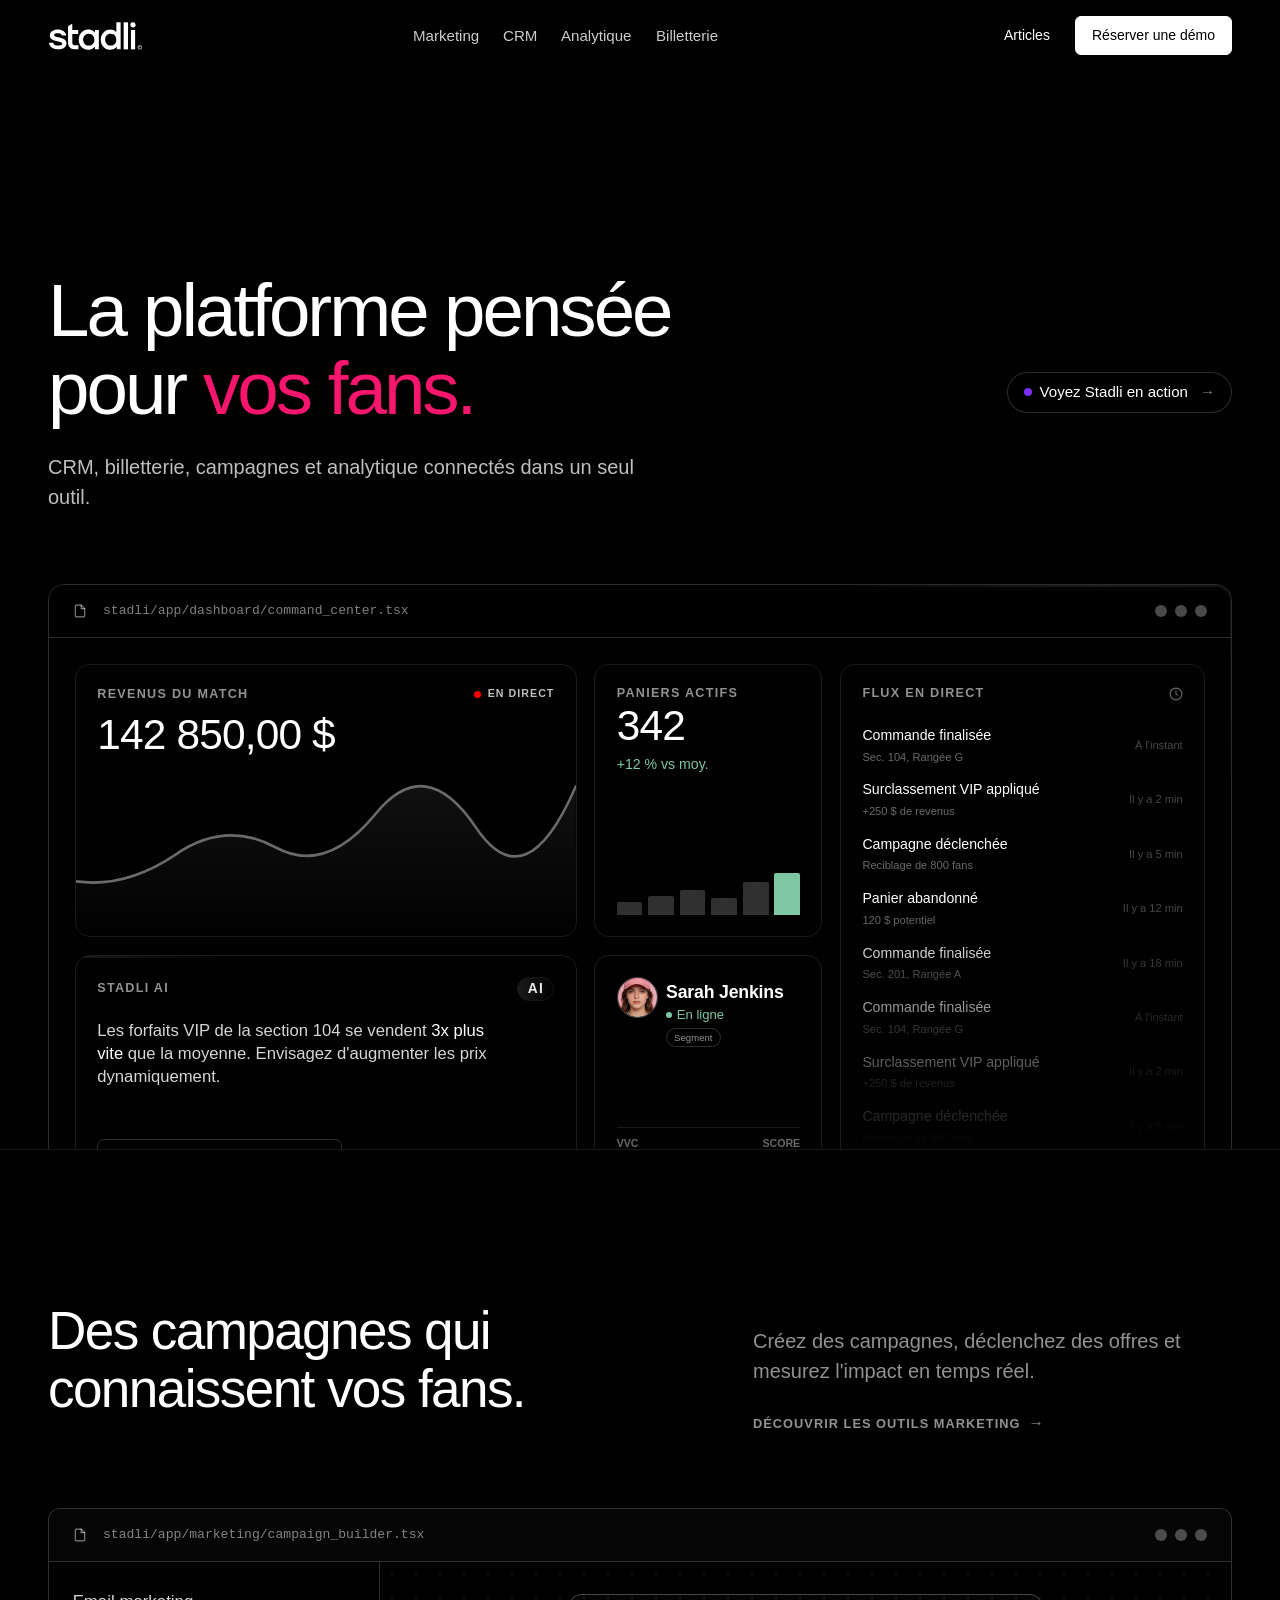
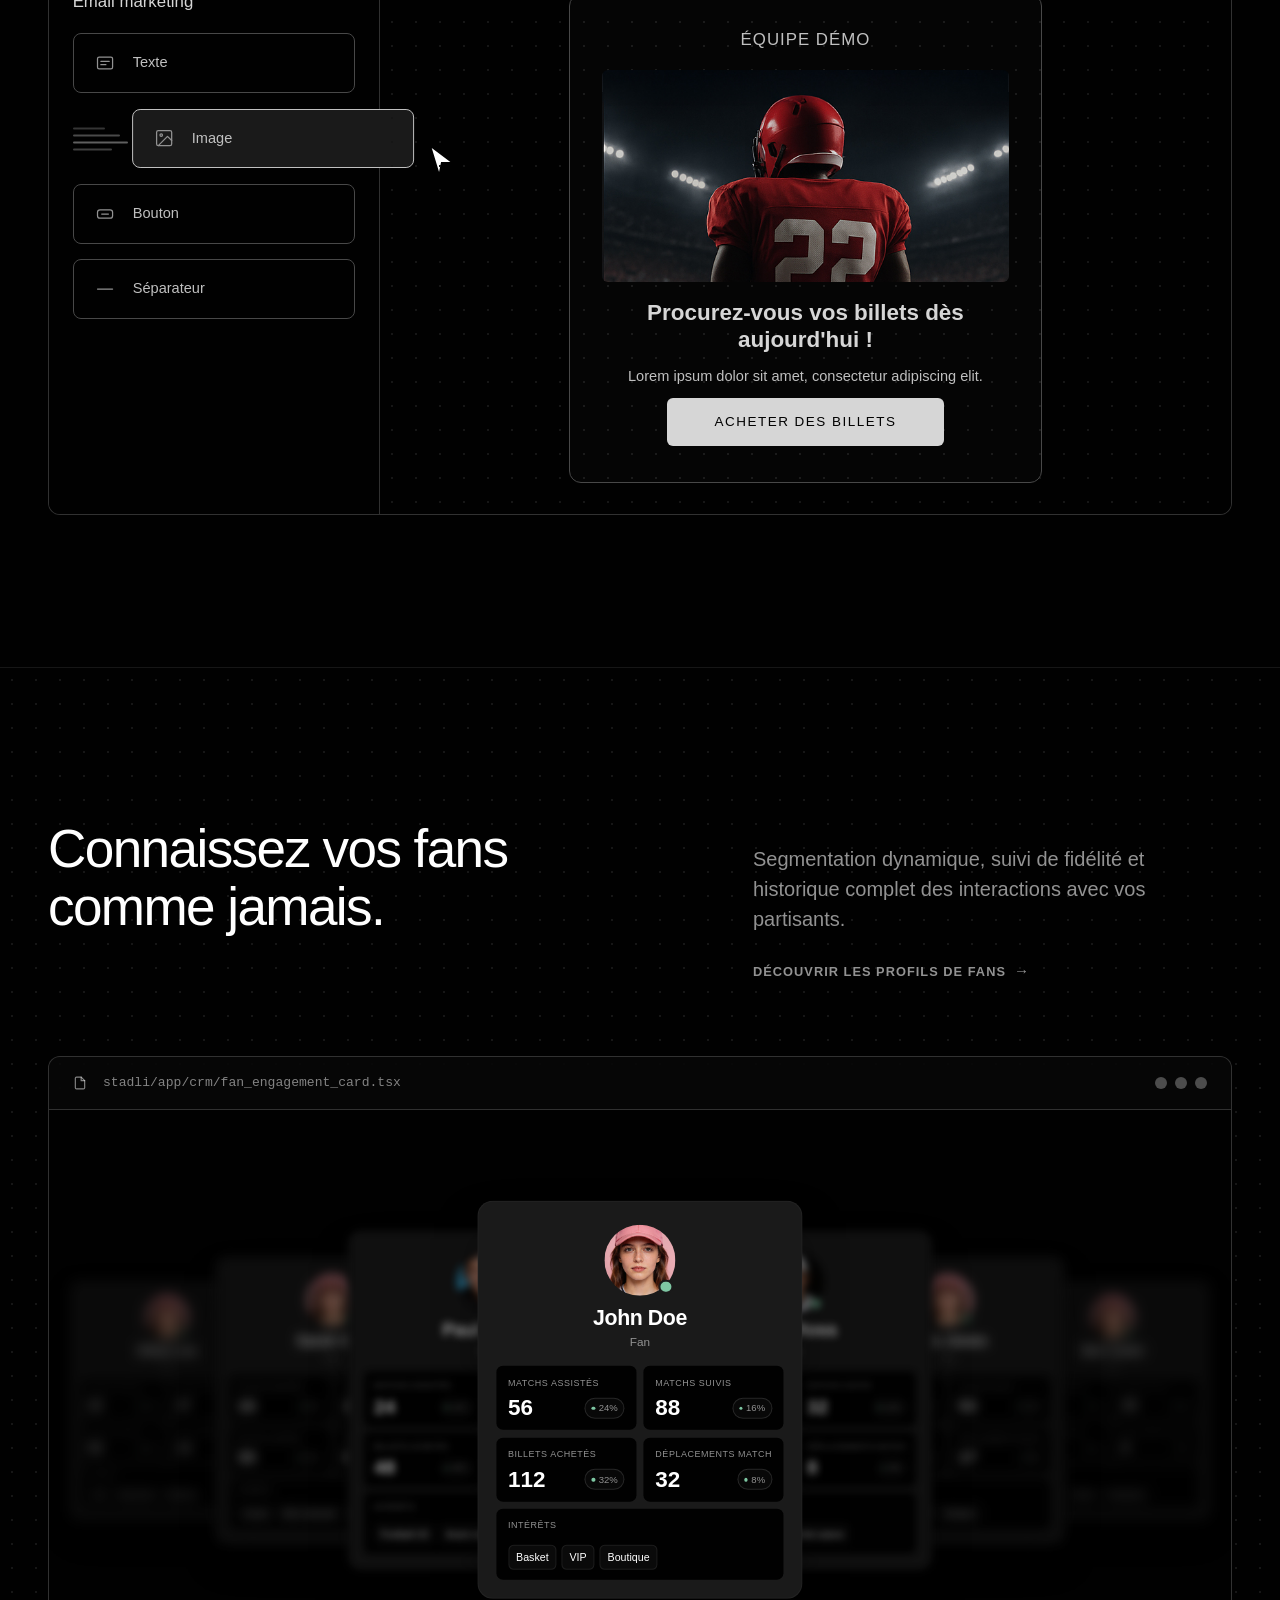
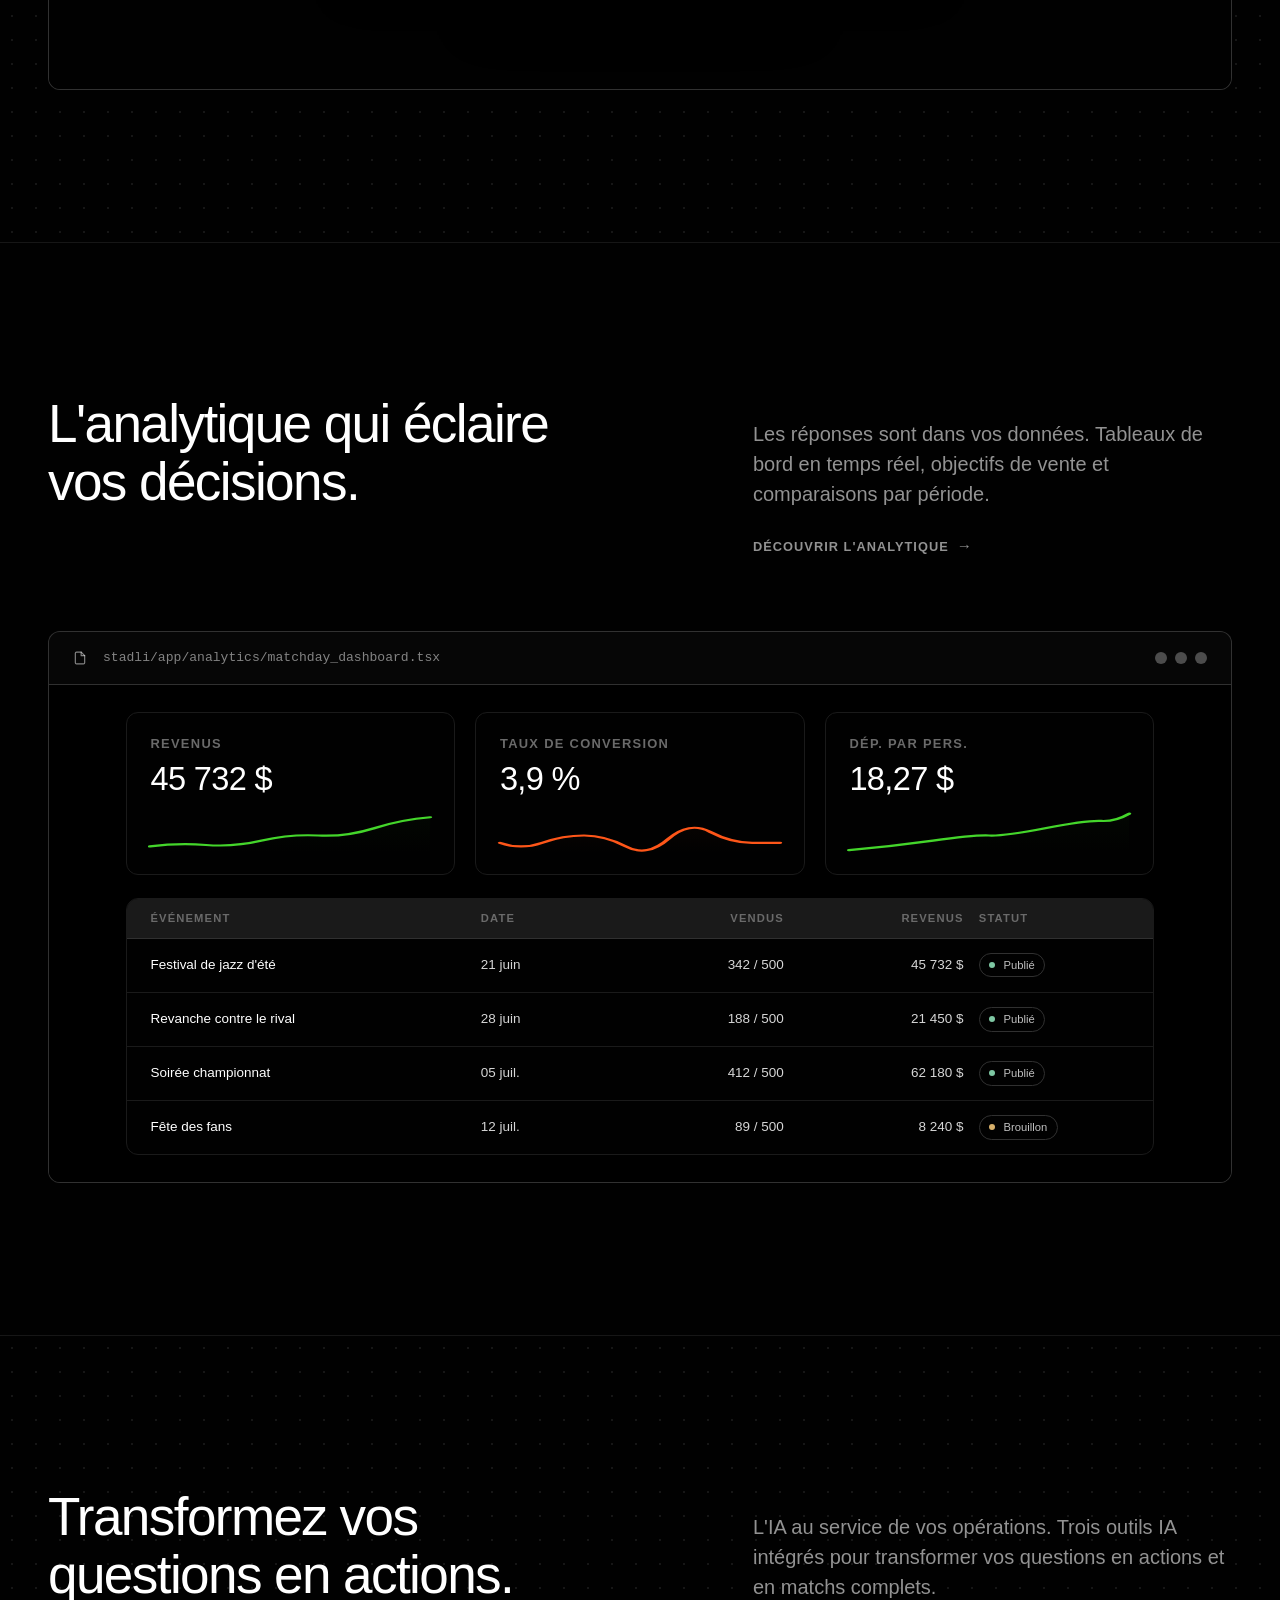
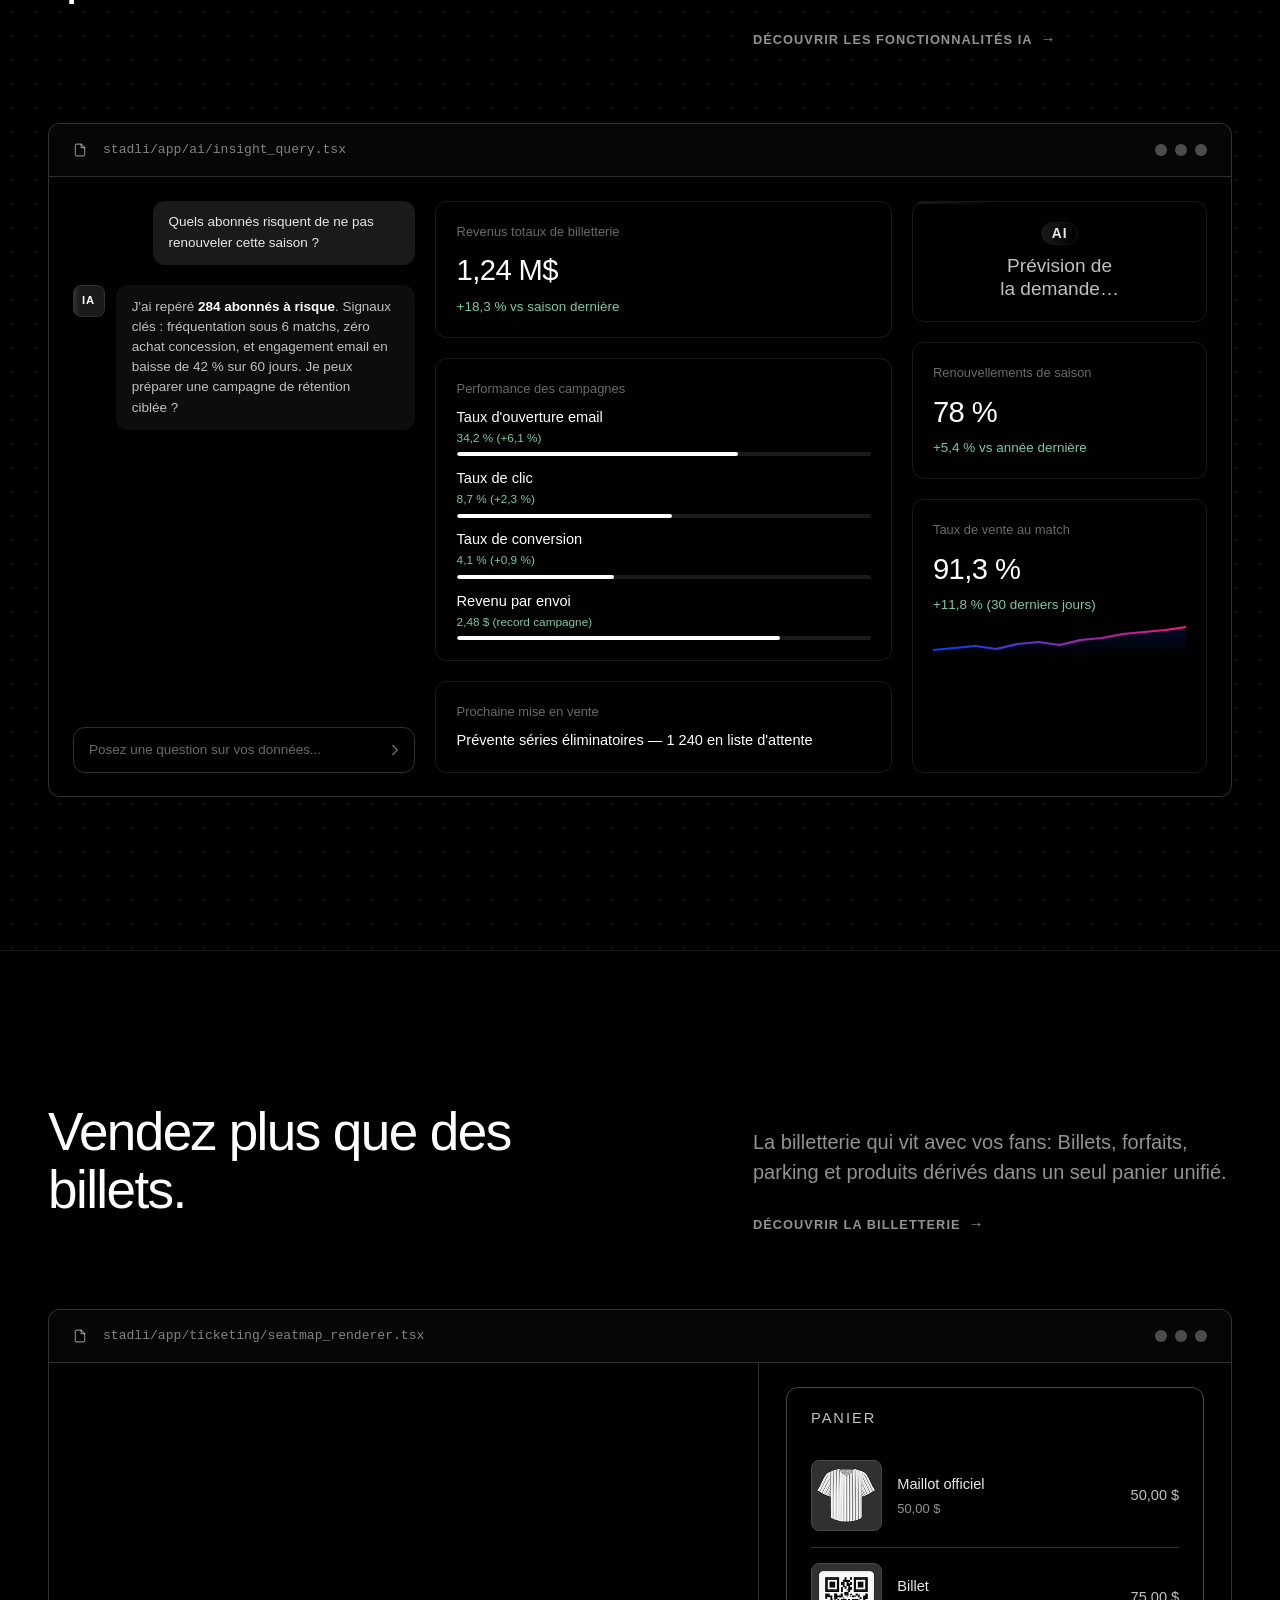
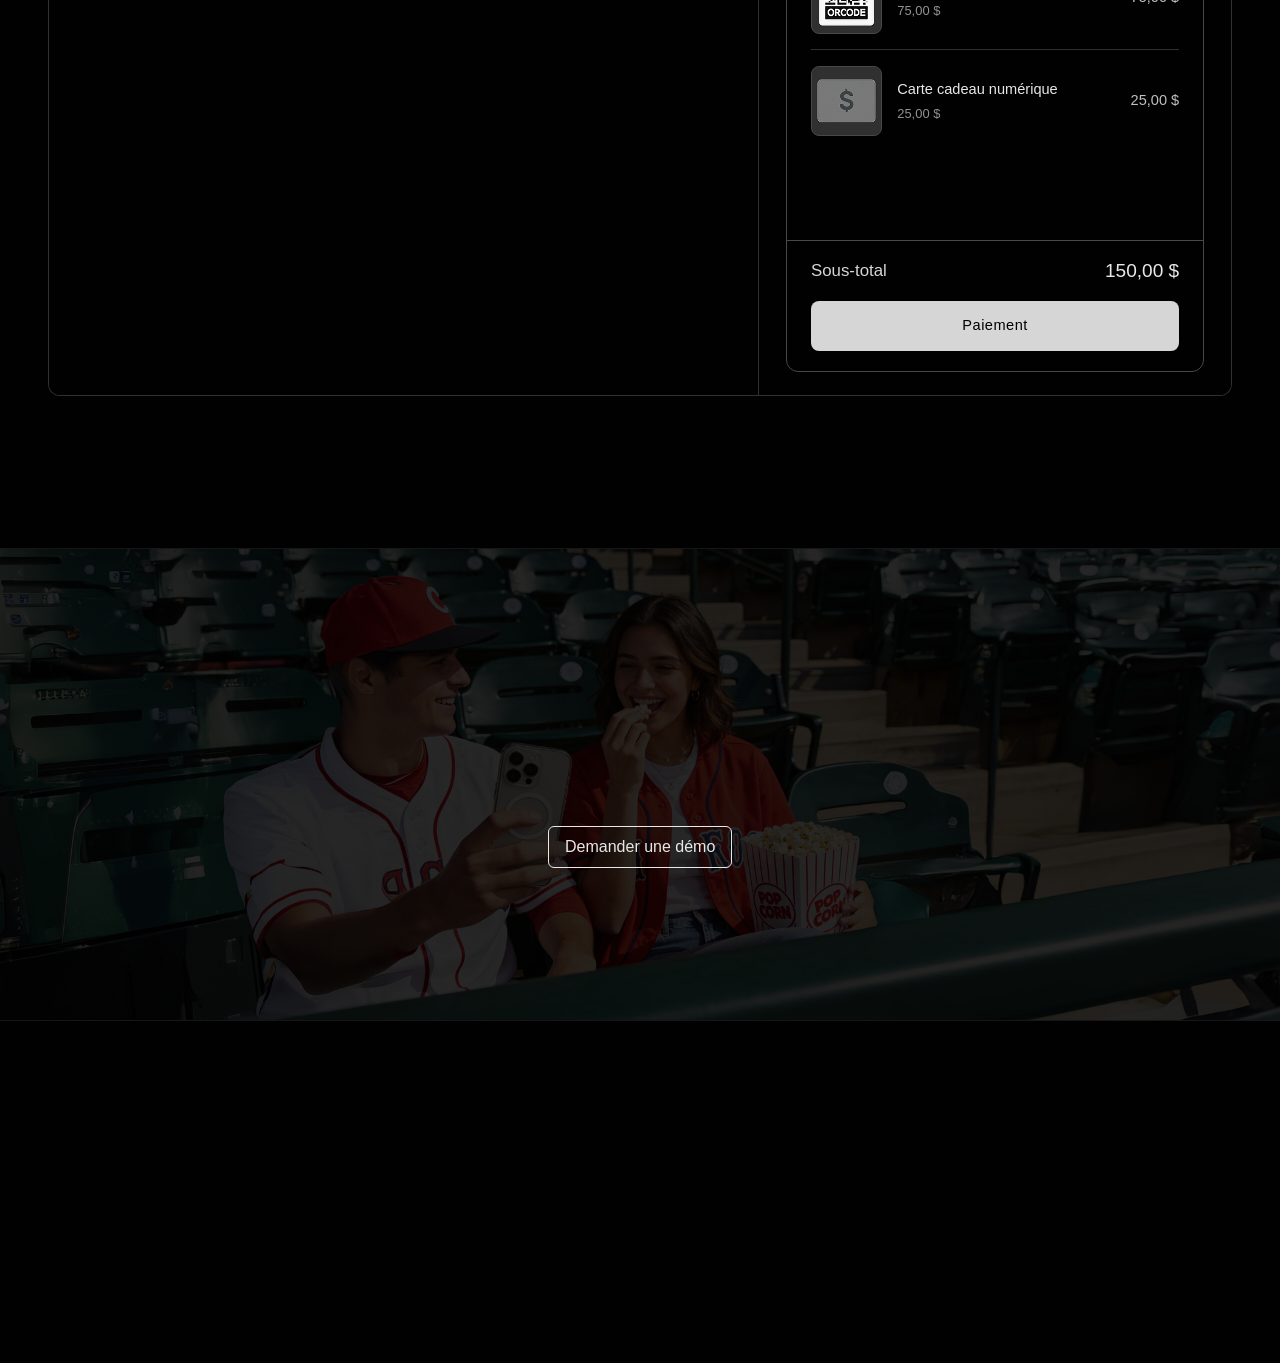
==== index.html @ 9b4dc85b "Shrink hero bento clamps 10% so text stops clipping" ====
<!DOCTYPE html>
<html lang="fr" data-bs-theme="dark">
<head>
  <meta charset="UTF-8">
  <meta name="viewport" content="width=device-width, initial-scale=1.0">
  <title>Stadli | Intelligence événementielle</title>
  <meta property="og:title" content="Stadli | Intelligence événementielle">
  <meta property="og:image" content="https://stadlilandingpage.pages.dev/metaimg.jpg">
  <meta name="twitter:card" content="summary_large_image">
  <meta name="twitter:image" content="https://stadlilandingpage.pages.dev/metaimg.jpg">
  <link href="https://cdn.jsdelivr.net/npm/bootstrap@5.3.3/dist/css/bootstrap.min.css" rel="stylesheet">
  <style>
    /* * Stadli Design System - CSS Overrides 
     * Mapped from SCSS tokens & philosophy rules.
     */
    
    :root {
      /* Typography System */
      --bs-font-sans-serif: "Helvetica Neue", "Helvetica Now", "Inter", -apple-system, BlinkMacSystemFont, "Segoe UI", Roboto, sans-serif;
      --bs-body-font-family: var(--bs-font-sans-serif);
      
      /* Neutrals */
      --stadli-black: #000000;
      --stadli-white: #ffffff;
      --stadli-gray-100: #e8e8e8;
      --stadli-gray-200: #d6d6d6;
      --stadli-gray-300: #c0c0c0;
      --stadli-gray-400: #929292;
      --stadli-gray-500: #6a6a6a;
      --stadli-gray-600: #484848;
      --stadli-gray-700: #303030;
      --stadli-gray-800: #1a1a1a;
      --stadli-gray-900: #010101;

      /* UI Semantics (Muted) + RGB mappings to override BS5 internal utilities */
      --bs-primary: #010101;
      --bs-primary-rgb: 1, 1, 1;
      --bs-secondary: #6a6a6a;
      --bs-secondary-rgb: 106, 106, 106;
      --bs-success: #3f7f5f;
      --bs-success-rgb: 63, 127, 95;
      --bs-warning: #a0712c;
      --bs-warning-rgb: 160, 113, 44;
      --bs-danger: #954947;
      --bs-danger-rgb: 149, 73, 71;
      --bs-info: #3b6f8d;
      --bs-info-rgb: 59, 111, 141;

      /* Base Theme (Light) */
      --bs-body-bg: #e8e8e8;
      --bs-body-bg-rgb: 232, 232, 232;
      --bs-body-color: #010101;
      --bs-body-color-rgb: 1, 1, 1;
      --bs-secondary-color: #303030;
      --bs-tertiary-color: #484848;
      --bs-emphasis-color: #010101;
      --bs-emphasis-color-rgb: 1, 1, 1;
      --bs-border-color: #d6d6d6;
      --bs-tertiary-bg: #ffffff;
      --bs-tertiary-bg-rgb: 255, 255, 255;
      --bs-secondary-bg: #d6d6d6;
      --bs-secondary-bg-rgb: 214, 214, 214;

      /* Link Overrides */
      --bs-link-color: var(--bs-body-color);
      --bs-link-hover-color: var(--bs-secondary-color);
      --bs-link-decoration: none;

      /* Custom Token for Primary Button Text */
      --stadli-btn-primary-color: #ffffff;

      /* Spectrum Palette — data viz, narrative tags, and marketing surfaces only.
         Never on admin chrome, buttons, form controls, icons, or hover states. */
      --spec-red:     #fe0000;
      --spec-orange:  #fe5619;
      --spec-lime:    #ecfc3b;
      --spec-green:   #44d62b;
      --spec-teal:    #00d4a8;
      --spec-cyan:    #00b0d8;
      --spec-blue:    #0140f0;
      --spec-violet:  #7b2ff7;
      --spec-magenta: #d633ff;
      --spec-rose:    #f6166e;
      --spec-silver:  #eeeeee;
    }

    /* Dark Mode Overrides */
    [data-bs-theme="dark"] {
      --bs-primary: #ffffff;
      --bs-primary-rgb: 255, 255, 255;
      --bs-secondary: #929292;
      --bs-secondary-rgb: 146, 146, 146;
      --bs-success: #7ec7a3;
      --bs-success-rgb: 126, 199, 163;
      --bs-warning: #d7b06b;
      --bs-warning-rgb: 215, 176, 107;
      --bs-danger: #d28b86;
      --bs-danger-rgb: 210, 139, 134;
      --bs-info: #7cb0ce;
      --bs-info-rgb: 124, 176, 206;

      --bs-body-bg: #010101;
      --bs-body-bg-rgb: 1, 1, 1;
      --bs-body-color: #e8e8e8;
      --bs-body-color-rgb: 232, 232, 232;
      --bs-secondary-color: #929292;
      --bs-tertiary-color: #6a6a6a;
      --bs-emphasis-color: #ffffff;
      --bs-emphasis-color-rgb: 255, 255, 255;
      --bs-border-color: #161616;
      --bs-tertiary-bg: #080808;
      --bs-tertiary-bg-rgb: 8, 8, 8;
      --bs-secondary-bg: #1a1a1a;
      --bs-secondary-bg-rgb: 26, 26, 26;

      --stadli-btn-primary-color: #000000;
    }

    body {
      background-color: var(--bs-body-bg);
      color: var(--bs-body-color);
      -webkit-font-smoothing: antialiased;
      font-size: 1.078rem; /* Increased base font size by 15% */
      overflow-x: hidden;
    }

    /* Global link transitions */
    a {
      transition: color 0.15s ease, background-color 0.15s ease, border-color 0.15s ease, opacity 0.15s ease;
    }

    /* Typography Overrides */
    h1, .h1 { font-size: clamp(2.875rem, 5.75vw, 5.75rem); font-weight: 500; line-height: 1.05; letter-spacing: -0.03em; }
    h2, .h2 { font-size: clamp(2.01rem, 4.02vw, 3.16rem); font-weight: 500; line-height: 1.1; letter-spacing: -0.02em; }
    h3, .h3 { font-size: 1.32rem; font-weight: 600; letter-spacing: -0.01em; }
    
    .text-label {
      display: block;
      font-size: 0.8rem;
      text-transform: uppercase;
      letter-spacing: 0.08em;
      font-weight: 700;
    }

    /* Metric Emphasis (Oversized, tabular nums) */
    .metric-hero {
      font-size: clamp(4.025rem, 8.05vw, 7.475rem);
      font-weight: 500;
      line-height: 1;
      letter-spacing: -0.04em;
      font-variant-numeric: tabular-nums;
    }

    /* Rotating Hero Word */
    .rotating-word {
      display: inline-block;
      color: var(--rotating-color, var(--spec-violet));
      transition: opacity 750ms cubic-bezier(0.2, 0.8, 0.2, 1),
                  transform 750ms cubic-bezier(0.2, 0.8, 0.2, 1),
                  filter 750ms cubic-bezier(0.2, 0.8, 0.2, 1);
      will-change: opacity, transform, filter;
    }
    /* Subtle white shimmer for the intro word — mirrors AI component motif */
    .rotating-word.shimmer-text {
      background: linear-gradient(
        90deg,
        rgba(255, 255, 255, 1) 0%,
        rgba(255, 255, 255, 0.55) 45%,
        rgba(255, 255, 255, 1) 50%,
        rgba(255, 255, 255, 0.55) 55%,
        rgba(255, 255, 255, 1) 100%
      );
      background-size: 200% 100%;
      -webkit-background-clip: text;
      background-clip: text;
      -webkit-text-fill-color: transparent;
      color: transparent;
      animation: text-shimmer 3s ease-in-out infinite;
    }
    @keyframes text-shimmer {
      0%   { background-position: 100% 0; }
      100% { background-position: -100% 0; }
    }
    @media (prefers-reduced-motion: reduce) {
      .rotating-word.shimmer-text { animation: none; }
    }
    /* Outgoing: fade up + blur out */
    .rotating-word.is-exiting {
      opacity: 0;
      transform: translateY(-0.45em);
      filter: blur(12px);
    }
    /* Incoming start state: below, blurred, invisible — no transition so it
       snaps into place before being removed to reveal with animation. */
    .rotating-word.is-entering {
      opacity: 0;
      transform: translateY(0.45em);
      filter: blur(12px);
      transition: none;
    }
    @media (prefers-reduced-motion: reduce) {
      .rotating-word,
      .rotating-word.is-entering {
        transition: none;
      }
      .rotating-word.is-exiting {
        opacity: 0;
        transform: none;
        filter: none;
      }
    }

    /* Section Spacing Overrides */
    section[id] {
      padding-top: 6rem !important;
      padding-bottom: 6rem !important;
    }
    @media (min-width: 992px) {
      section[id] {
        padding-top: 9.5rem !important;
        padding-bottom: 9.5rem !important;
      }
    }

    /* Components - Buttons (Monochrome strictly enforced via component variables) */
    .btn {
      --bs-btn-focus-box-shadow: 0 0 0 0.2rem rgba(var(--bs-emphasis-color-rgb), 0.12);
      font-weight: 500;
      border-radius: 0.375rem;
      padding: 0.5rem 1rem;
      transition: color 0.15s ease, background-color 0.15s ease, border-color 0.15s ease;
    }
    .btn-primary {
      --bs-btn-color: var(--stadli-btn-primary-color);
      --bs-btn-bg: var(--bs-primary);
      --bs-btn-border-color: var(--bs-primary);
      --bs-btn-hover-color: var(--stadli-btn-primary-color);
      --bs-btn-hover-bg: var(--bs-primary);
      --bs-btn-hover-border-color: var(--bs-primary);
      --bs-btn-active-color: var(--stadli-btn-primary-color);
      --bs-btn-active-bg: var(--bs-primary);
      --bs-btn-active-border-color: var(--bs-primary);
    }
    /* Default border-secondary to 0.3 opacity across the whole site */
    .border-secondary {
      --bs-border-opacity: 0.3;
    }
    .btn-outline-secondary {
      --bs-btn-color: var(--bs-body-color);
      --bs-btn-bg: transparent;
      --bs-btn-border-color: var(--bs-border-color);
      --bs-btn-hover-color: var(--bs-body-color);
      --bs-btn-hover-bg: var(--bs-secondary-bg);
      --bs-btn-hover-border-color: var(--bs-border-color);
      --bs-btn-active-color: var(--bs-body-color);
      --bs-btn-active-bg: var(--bs-secondary-bg);
      --bs-btn-active-border-color: var(--bs-border-color);
    }
    .btn-ghost {
      --bs-btn-color: var(--bs-body-color);
      --bs-btn-bg: transparent;
      --bs-btn-border-color: transparent;
      --bs-btn-hover-color: var(--bs-body-color);
      --bs-btn-hover-bg: var(--bs-secondary-bg);
      --bs-btn-hover-border-color: transparent;
      --bs-btn-active-color: var(--bs-body-color);
      --bs-btn-active-bg: var(--bs-secondary-bg);
      --bs-btn-active-border-color: transparent;
    }

    /* Components - Cards (Flat, no shadows) */
    .card {
      --bs-card-bg: var(--bs-tertiary-bg);
      --bs-card-border-color: var(--bs-border-color);
      --bs-card-border-radius: 0.5rem;
      --bs-card-box-shadow: none;
      transition: transform 0.15s ease, background-color 0.15s ease, border-color 0.15s ease;
    }
    .card-hover {
      transition: transform 0.15s ease, background-color 0.15s ease, border-color 0.15s ease;
    }
    .card-hover:hover {
      transform: translateY(-2px);
    }
    
    /* Rounded Overrides */
    .rounded-4 { border-radius: 0.75rem !important; }
    
    /* Patterns & Motifs */
    .bg-dot-grid {
      background-image: radial-gradient(var(--bs-border-color) 1px, transparent 1px);
      background-size: 24px 24px;
    }
    .slash-pattern {
      background: repeating-linear-gradient(
        45deg,
        transparent,
        transparent 10px,
        rgba(0,0,0,0.03) 10px,
        rgba(0,0,0,0.03) 12px
      );
    }

    /* AI Badge Pattern */
    .badge-ai {
      position: relative;
      display: inline-flex;
      align-items: center;
      padding: 0.25rem 0.6rem;
      font-size: 0.86rem;
      font-weight: 700;
      color: var(--bs-body-color);
      background: transparent;
      border: 1px solid var(--bs-border-color);
      border-radius: 50rem;
      overflow: hidden;
      letter-spacing: 0.08em;
      text-transform: uppercase;
      line-height: 1;
    }
    .badge-ai::before {
      content: "";
      position: absolute;
      top: 0; left: -100%; width: 200%; height: 100%;
      background: linear-gradient(90deg, transparent, rgba(var(--bs-emphasis-color-rgb), 0.1), transparent);
      animation: badge-shimmer 2.4s ease-in-out infinite;
    }
    @keyframes badge-shimmer {
      0% { transform: translateX(-50%); }
      100% { transform: translateX(100%); }
    }

    /* AI Builder Zone Motif — subtle shimmer border */
    .ai-builder-zone {
      position: relative;
      border: 1px solid var(--bs-border-color);
      border-radius: 0.75rem;
      background-color: var(--bs-body-bg);
      overflow: hidden;
    }
    .ai-builder-zone::before {
      content: "";
      position: absolute;
      top: 0; left: -100%; width: 200%; height: 2px;
      background: linear-gradient(
        90deg,
        transparent 0%,
        transparent 35%,
        rgba(var(--bs-emphasis-color-rgb), 0.1) 50%,
        transparent 65%,
        transparent 100%
      );
      animation: ai-zone-shimmer 3s ease-in-out infinite;
      pointer-events: none;
    }
    @keyframes ai-zone-shimmer {
      0%   { transform: translateX(-50%); opacity: 0; }
      25%  { opacity: 1; }
      75%  { opacity: 1; }
      100% { transform: translateX(50%); opacity: 0; }
    }

    /* Spectrum Classes for Marketing ONLY */
    .bg-spec-lime { background-color: var(--spec-lime); color: var(--stadli-black); border-color: var(--spec-lime); }
    .bg-spec-blue { background-color: var(--spec-blue); color: var(--stadli-white); border-color: var(--spec-blue); }
    
    /* Utilities */
    .container-fluid {
      max-width: 1280px;
      margin-left: auto;
      margin-right: auto;
    }
    
    .min-vh-80 { min-height: 80vh; }
    
    .backdrop-blur-md {
      backdrop-filter: blur(12px);
      -webkit-backdrop-filter: blur(12px);
    }

    .tooltip-pill { --bs-tooltip-opacity: 1; }
    .tooltip-pill .tooltip-inner {
      display: inline-flex;
      align-items: center;
      gap: 0.5rem;
      padding: 0.5rem 0.875rem;
      border-radius: 9999px;
      background-color: rgba(0, 0, 0, 0.5);
      border: 1px solid rgba(var(--bs-secondary-rgb), 0.25);
      backdrop-filter: blur(12px);
      -webkit-backdrop-filter: blur(12px);
      color: #fff;
      font-weight: 500;
      max-width: none;
    }
    .tooltip-pill .tooltip-arrow { display: none !important; }
    .tooltip-pill-dot {
      width: 8px;
      height: 8px;
      border-radius: 9999px;
      background-color: var(--spec-violet);
      display: inline-block;
    }
    
    .bg-glass {
      background-color: rgba(var(--bs-tertiary-bg-rgb), 0.6) !important;
    }

    .bg-glass-transparent {
      background-color: rgba(255, 255, 255, 0.05) !important;
      border-color: rgba(255, 255, 255, 0.15) !important;
    }

    /* Navbar Transitions */
    #navbar {
      transition: background-color 0.3s ease, backdrop-filter 0.3s ease, border-color 0.3s ease;
    }
    .navbar-transparent {
      background-color: transparent !important;
      border-color: transparent !important;
      backdrop-filter: none !important;
      -webkit-backdrop-filter: none !important;
    }
    .navbar-scrolled {
      background-color: rgba(var(--bs-body-bg-rgb), 0.75) !important;
      backdrop-filter: blur(12px);
      -webkit-backdrop-filter: blur(12px);
      border-bottom: 1px solid var(--bs-border-color) !important;
    }

    /* Navbar Contextual Colors */
    .navbar-brand-logo {
      color: var(--bs-emphasis-color);
      transition: color 0.3s ease;
    }
    .navbar-link {
      color: var(--bs-secondary-color);
      transition: color 0.3s ease;
    }
    .navbar-link:hover {
      color: var(--bs-emphasis-color);
    }
    .navbar-transparent .navbar-brand-logo {
      color: #ffffff !important;
    }
    .navbar-transparent .navbar-link {
      color: rgba(255, 255, 255, 0.8) !important;
    }
    .navbar-transparent .navbar-link:hover {
      color: #ffffff !important;
    }
    .navbar-transparent .navbar-ghost-btn {
      --bs-btn-color: #ffffff;
      --bs-btn-hover-color: #ffffff;
      --bs-btn-hover-bg: rgba(255, 255, 255, 0.15);
    }

    /* Scroll Reveal Animations */
    .reveal {
      opacity: 0;
      filter: blur(15px);
      transform: translateY(30px);
      transition: opacity 0.8s ease-out, filter 0.8s ease-out, transform 0.8s cubic-bezier(0.16, 1, 0.3, 1);
      will-change: opacity, filter, transform;
    }
    .reveal-slow {
      opacity: 0;
      filter: blur(20px);
      transition: opacity 2.5s ease-out, filter 2.5s ease-out;
      will-change: opacity, filter;
    }
    .reveal.active, .reveal-slow.active {
      opacity: 1;
      filter: blur(0);
      transform: translateY(0);
    }
    .delay-100 { transition-delay: 100ms; }
    .delay-200 { transition-delay: 200ms; }
    .delay-300 { transition-delay: 300ms; }
    .delay-400 { transition-delay: 400ms; }
    .delay-500 { transition-delay: 500ms; }
    .delay-600 { transition-delay: 600ms; }

    /* Per-word stagger for the hero headline. The h1 keeps `.reveal` so the
       IntersectionObserver still toggles `.active`, but `.reveal-passthrough`
       suppresses the container's own fade/blur/slide so only the child
       .hero-word spans animate. */
    .reveal.reveal-passthrough {
      opacity: 1;
      filter: none;
      transform: none;
      transition: none;
    }
    .hero-word {
      display: inline-block;
      opacity: 0;
      filter: blur(15px);
      transform: translateY(30px);
      transition: opacity 0.8s ease-out,
                  filter 0.8s ease-out,
                  transform 0.8s cubic-bezier(0.16, 1, 0.3, 1);
      will-change: opacity, filter, transform;
    }
    .reveal.active .hero-word {
      opacity: 1;
      filter: blur(0);
      transform: translateY(0);
    }
    .reveal.active .hero-word:nth-child(1) { transition-delay: 0ms; }
    .reveal.active .hero-word:nth-child(2) { transition-delay: 120ms; }
    .reveal.active .hero-word:nth-child(3) { transition-delay: 240ms; }
    .reveal.active .hero-word:nth-child(4) { transition-delay: 360ms; }
    .reveal.active .hero-word:nth-child(5) { transition-delay: 480ms; }
    .reveal.active .hero-word:nth-child(6) { transition-delay: 600ms; }
    @media (prefers-reduced-motion: reduce) {
      .hero-word {
        transition: none !important;
        opacity: 1 !important;
        filter: blur(0) !important;
        transform: none !important;
      }
    }

    @media (prefers-reduced-motion: reduce) {
      .reveal, .reveal-slow {
        transition: none !important;
        opacity: 1 !important;
        filter: blur(0) !important;
        transform: translateY(0) !important;
      }
    }

    /* Mockup interior stagger — children of .mockup-stagger fade in
       sequentially once their nearest .reveal ancestor becomes active.
       Base delay sits past the headline/text delays so the mockup
       "fills in" after the section copy. Opacity-only transition keeps
       this safe alongside elements that already use transform/filter
       (e.g. the fan-card stack, ana-vignette overlay). */
    .mockup-stagger {
      --stagger-base: 350ms;
      --stagger-step: 110ms;
    }
    /* !important on opacity + transition is needed because some mockup
       children set opacity explicitly (e.g. .mfc-ghost-card) or use a
       `transition: all` shorthand (e.g. .mfc-card) with a snappy curve
       that would otherwise win and make the fade feel abrupt. */
    .mockup-stagger > * {
      opacity: 0 !important;
      transition: opacity 0.8s ease-out !important;
      will-change: opacity;
    }
    .reveal.active .mockup-stagger > *,
    .reveal-slow.active .mockup-stagger > * {
      opacity: 1 !important;
    }
    .mockup-stagger > *:nth-child(1)  { transition-delay: calc(var(--stagger-base) + var(--stagger-step) * 0) !important; }
    .mockup-stagger > *:nth-child(2)  { transition-delay: calc(var(--stagger-base) + var(--stagger-step) * 1) !important; }
    .mockup-stagger > *:nth-child(3)  { transition-delay: calc(var(--stagger-base) + var(--stagger-step) * 2) !important; }
    .mockup-stagger > *:nth-child(4)  { transition-delay: calc(var(--stagger-base) + var(--stagger-step) * 3) !important; }
    .mockup-stagger > *:nth-child(5)  { transition-delay: calc(var(--stagger-base) + var(--stagger-step) * 4) !important; }
    .mockup-stagger > *:nth-child(6)  { transition-delay: calc(var(--stagger-base) + var(--stagger-step) * 5) !important; }
    .mockup-stagger > *:nth-child(7)  { transition-delay: calc(var(--stagger-base) + var(--stagger-step) * 6) !important; }
    .mockup-stagger > *:nth-child(8)  { transition-delay: calc(var(--stagger-base) + var(--stagger-step) * 7) !important; }
    .mockup-stagger > *:nth-child(n+9){ transition-delay: calc(var(--stagger-base) + var(--stagger-step) * 8) !important; }

    @media (prefers-reduced-motion: reduce) {
      .mockup-stagger > * {
        transition: none !important;
        opacity: 1 !important;
      }
    }

    /* ============================================
       MOCKUP FRAMES — Fluid UI previews
       Registered as an inline-size container so inner
       mockups can use cqi units to scale proportionally.
       Each mockup sizes to its own content; the hero
       keeps aspect-ratio: 2/1 for its absolute children.
       ============================================ */
    .mockup-frame {
      container-type: inline-size;
      width: 100%;
      position: relative;
      overflow: hidden;
    }
    .mockup-frame > .mockup-content {
      width: 100%;
      font-family: var(--bs-font-sans-serif);
      color: var(--stadli-gray-100);
    }

    /* ── Hero Mockup — Bento Command Center ── */
    .mockup-bento {
      width: 100%;
      aspect-ratio: 18 / 9;
      max-height: 720px;
      background-color: var(--bs-body-bg);
      padding: 2.2cqi;
      display: grid;
      grid-template-columns: 2.2fr 1fr 1.6fr;
      grid-template-rows: 1.1fr 1fr;
      gap: 1.5cqi;
    }
    /* Bento stacks on narrow containers — handled in the unified
       container-query block near the end of this stylesheet. */

    .bento-card {
      background-color: var(--stadli-gray-900);
      border: 1px solid var(--stadli-gray-800);
      border-radius: 1.25cqi;
      padding: 1.8cqi;
      display: flex;
      flex-direction: column;
      position: relative;
      overflow: hidden;
    }

    .bento-card-header {
      display: flex;
      justify-content: space-between;
      align-items: center;
      margin-bottom: 1cqi;
      z-index: 2;
    }

    .bento-title {
      font-size: clamp(6.84px, 1.06875cqi, 22.23px);
      color: var(--stadli-gray-400);
      text-transform: uppercase;
      letter-spacing: 0.1em;
      font-weight: 700;
      margin: 0;
    }

    .bento-value {
      font-size: clamp(15.39px, 3.591cqi, 68.4px);
      color: var(--stadli-white);
      font-weight: 500;
      font-variant-numeric: tabular-nums;
      line-height: 1;
      letter-spacing: -0.02em;
      z-index: 2;
    }

    /* Live Indicator */
    .bento-live {
      display: inline-flex;
      align-items: center;
      gap: 0.6cqi;
      font-size: clamp(5.985px, 0.89775cqi, 18.81px);
      color: var(--stadli-gray-300);
      font-weight: 700;
      text-transform: uppercase;
      letter-spacing: 0.1em;
    }
    .bento-live-dot {
      width: 0.6cqi;
      height: 0.6cqi;
      border-radius: 50%;
      background-color: var(--spec-red);
      animation: bento-pulse-red 2s infinite cubic-bezier(0.4, 0, 0.2, 1);
    }
    @keyframes bento-pulse-red {
      0%   { box-shadow: 0 0 0 0 rgba(254, 0, 0, 0.8); }
      70%  { box-shadow: 0 0 0 0.8cqi rgba(254, 0, 0, 0); }
      100% { box-shadow: 0 0 0 0 rgba(254, 0, 0, 0); }
    }

    /* 1. Revenue (Large Top Left) */
    .bento-revenue { grid-column: 1 / 2; grid-row: 1 / 2; }
    .bento-rev-chart {
      position: absolute;
      bottom: 0;
      left: 0;
      width: 100%;
      height: 60%;
      z-index: 1;
    }
    .bento-rev-chart svg { width: 100%; height: 100%; overflow: visible; }

    /* 2. Carts (Small Top Middle) */
    .bento-carts { grid-column: 2 / 3; grid-row: 1 / 2; }
    .bento-trend-up {
      font-size: clamp(6.84px, 1.197cqi, 22.23px);
      color: var(--bs-success);
      font-weight: 500;
      margin-top: 0.5cqi;
    }
    .bento-bar-chart {
      display: flex;
      align-items: flex-end;
      gap: 0.5cqi;
      height: 3.5cqi;
      margin-top: auto;
    }
    .bento-bar {
      flex: 1;
      background-color: var(--stadli-gray-700);
      border-radius: 2px 2px 0 0;
    }
    .bento-bar.active { background-color: var(--bs-success); }

    /* 3. AI Insight (Bottom Left) — uses .ai-builder-zone shimmer pattern */
    .bento-ai {
      grid-column: 1 / 2;
      grid-row: 2 / 3;
    }
    .bento-ai::before {
      content: "";
      position: absolute;
      top: 0; left: -100%; width: 200%; height: 2px;
      background: linear-gradient(
        90deg,
        transparent 0%,
        transparent 35%,
        rgba(var(--bs-emphasis-color-rgb), 0.1) 50%,
        transparent 65%,
        transparent 100%
      );
      animation: ai-zone-shimmer 3s ease-in-out infinite;
      pointer-events: none;
      z-index: 2;
    }
    .bento-ai-text {
      font-size: clamp(8.55px, 1.41075cqi, 27.36px);
      color: var(--stadli-gray-200);
      line-height: 1.4;
      margin-top: 0.5cqi;
      margin-bottom: 1.5cqi;
      max-width: 90%;
    }
    .bento-ai-highlight { color: var(--stadli-white); font-weight: 500; }
    .bento-ai-action {
      margin-top: auto;
      align-self: flex-start;
      background-color: transparent;
      color: var(--stadli-white);
      padding: 0.8cqi 1.5cqi;
      border-radius: 0.6cqi;
      font-size: clamp(6.84px, 1.197cqi, 22.23px);
      font-weight: 600;
      display: inline-flex;
      align-items: center;
      gap: 0.6cqi;
      border: 1px solid var(--stadli-gray-700);
    }
    .bento-ai-action:hover {
      background-color: var(--stadli-gray-800);
      color: var(--stadli-white);
      border-color: var(--stadli-gray-600);
    }

    /* 4. Fan Profile (Small Bottom Middle) */
    .bento-fan { grid-column: 2 / 3; grid-row: 2 / 3; display: flex; flex-direction: column; }
    .bento-fan-avatar {
      width: 3.5cqi;
      height: 3.5cqi;
      border-radius: 50%;
      background-color: var(--stadli-gray-700);
      overflow: hidden;
      border: 1px solid var(--stadli-gray-600);
    }
    .bento-fan-avatar img { width: 100%; height: 100%; object-fit: cover; display: block; }
    .bento-fan-name { font-size: clamp(10.26px, 1.49625cqi, 30.78px); font-weight: 600; color: var(--stadli-white); line-height: 1.1; letter-spacing: -0.01em; margin-top: 0.5cqi; }
    .bento-fan-role { font-size: clamp(7.695px, 1.1115cqi, 20.52px); color: var(--bs-success); font-weight: 500; margin-top: 0.2cqi; display: flex; align-items: center; gap: 0.4cqi; }
    .bento-fan-role-dot { width: 6px; height: 6px; border-radius: 50%; background-color: var(--bs-success); animation: bento-pulse-green 2s infinite; }

    @keyframes bento-pulse-green {
      0%   { box-shadow: 0 0 0 0 rgba(68, 214, 43, 0.4); }
      70%  { box-shadow: 0 0 0 0.6cqi rgba(68, 214, 43, 0); }
      100% { box-shadow: 0 0 0 0 rgba(68, 214, 43, 0); }
    }

    /* 5. Live Feed (Tall Right) */
    .bento-feed { grid-column: 3 / 4; grid-row: 1 / 3; display: flex; flex-direction: column; }
    .bento-feed-wrapper {
      margin-top: 1cqi;
      flex: 1;
      overflow: hidden;
      position: relative;
    }
    .bento-feed-overlay {
      position: absolute;
      bottom: 0;
      left: 0;
      width: 100%;
      height: 60%;
      background: linear-gradient(to bottom, rgba(1, 1, 1, 0) 0%, var(--stadli-gray-900) 90%);
      pointer-events: none;
      z-index: 5;
    }
    .bento-feed-list {
      display: flex;
      flex-direction: column;
      animation: bento-feed-scroll 12s linear infinite;
    }
    .bento-feed .feed-set {
      display: flex;
      flex-direction: column;
      gap: 1.2cqi;
      padding-bottom: 1.2cqi;
    }
    .bento-feed:hover .bento-feed-list {
      animation-play-state: paused;
    }
    @keyframes bento-feed-scroll {
      0%   { transform: translateY(0); }
      100% { transform: translateY(-50%); }
    }
    .bento-feed .feed-item {
      display: flex;
      align-items: center;
      gap: 1cqi;
    }
    .bento-feed .feed-content {
      display: flex;
      flex-direction: column;
      gap: 0.2cqi;
      min-width: 0;
    }
    .bento-feed .feed-text {
      font-size: clamp(6.84px, 1.197cqi, 22.23px);
      color: var(--stadli-white);
      white-space: nowrap;
      overflow: hidden;
      text-overflow: ellipsis;
      font-weight: 500;
    }
    .bento-feed .feed-subtext {
      font-size: clamp(5.985px, 0.9405cqi, 18.81px);
      color: var(--stadli-gray-500);
    }
    .bento-feed .feed-time {
      margin-left: auto;
      font-size: clamp(5.985px, 0.9405cqi, 18.81px);
      color: var(--stadli-gray-600);
      font-variant-numeric: tabular-nums;
    }

    /* Mockup card-header file path — truncate on narrow viewports so the
       long ".tsx" path doesn't push the traffic-light dots off-screen. */
    .mockup-file-path {
      flex: 1;
      min-width: 0;
      overflow: hidden;
      text-overflow: ellipsis;
      white-space: nowrap;
      font-size: 0.817rem;
    }
    @media (max-width: 767.98px) {
      .mockup-file-path {
        font-size: 0.57rem;
      }
    }

    /* Hero dashboard card — responsive mask + overlap with next section.
       On small screens, the mockup-bento stacks vertically, so a
       large negative margin and aggressive mask would hide nearly all of it.
       Scale both up on wider viewports where the mockup has room to breathe. */
    .hero-dashboard-card {
      mask-image: linear-gradient(to bottom, black 85%, transparent 100%);
      -webkit-mask-image: linear-gradient(to bottom, black 85%, transparent 100%);
      margin-bottom: -2rem;
      position: relative;
    }
    @media (min-width: 768px) {
      .hero-dashboard-card {
        mask-image: linear-gradient(to bottom, black 88%, transparent 100%);
        -webkit-mask-image: linear-gradient(to bottom, black 88%, transparent 100%);
        margin-bottom: -5rem;
      }
    }
    @media (min-width: 992px) {
      .hero-dashboard-card {
        mask-image: linear-gradient(to bottom, black 90%, transparent 100%);
        -webkit-mask-image: linear-gradient(to bottom, black 90%, transparent 100%);
        margin-bottom: -80px;
      }
    }

    /* Subtle perimeter shimmer rotating around the hero mockup. A bright arc
       in a conic gradient sweeps continuously; the ring is carved out via
       a padding-mask composite trick so only the border glows. The card's
       bottom fade-mask naturally softens the shimmer as it reaches the
       bottom edge, so the loop feels continuous. */
    @property --hero-shimmer-angle {
      syntax: '<angle>';
      initial-value: 0deg;
      inherits: false;
    }
    .hero-dashboard-card::before {
      content: "";
      position: absolute;
      inset: 0;
      border-radius: inherit;
      padding: 1.5px;
      background: conic-gradient(
        from var(--hero-shimmer-angle, 0deg),
        transparent 0deg,
        transparent 30deg,
        rgba(255, 255, 255, 0.1) 55deg,
        transparent 80deg,
        transparent 360deg
      );
      -webkit-mask:
        linear-gradient(#fff 0 0) content-box,
        linear-gradient(#fff 0 0);
      -webkit-mask-composite: xor;
              mask-composite: exclude;
      pointer-events: none;
      animation: hero-mockup-shimmer 8s linear infinite;
      z-index: 4;
    }
    @keyframes hero-mockup-shimmer {
      to { --hero-shimmer-angle: 360deg; }
    }
    @media (prefers-reduced-motion: reduce) {
      .hero-dashboard-card::before { animation: none; opacity: 0; }
    }

    /* ── Marketing — Email Builder ── */
    .mockup-marketing {
      width: 100%;
      background-color: var(--bs-body-bg);
      display: flex;
    }
    .mockup-marketing .mkt-sidebar {
      width: 28cqi;
      min-width: 28cqi;
      padding: 2.3cqi 2cqi;
      border-right: 1px solid var(--stadli-gray-700);
      display: flex;
      flex-direction: column;
      gap: 1.3cqi;
    }
    .mockup-marketing .mkt-title {
      font-size: clamp(9.5px, 1.425cqi, 24.7px);
      font-weight: 500;
      color: var(--stadli-gray-200);
      margin-bottom: 0.3cqi;
    }
    .mockup-marketing .mkt-block {
      display: flex;
      align-items: center;
      gap: 1.2cqi;
      padding: 1.3cqi 1.5cqi;
      border: 1px solid var(--stadli-gray-600);
      border-radius: 8px;
    }
    .mockup-marketing .mkt-block-icon {
      width: 2.3cqi;
      height: 2.3cqi;
      display: flex;
      align-items: center;
      justify-content: center;
      flex-shrink: 0;
    }
    .mockup-marketing .mkt-block-icon svg {
      width: 1.7cqi;
      height: 1.7cqi;
      stroke: var(--stadli-gray-400);
      fill: none;
      stroke-width: 1.5;
      stroke-linecap: round;
      stroke-linejoin: round;
    }
    .mockup-marketing .mkt-block-label {
      font-size: clamp(8.55px, 1.235cqi, 20.9px);
      font-weight: 500;
      color: var(--stadli-gray-300);
    }
    .mockup-marketing .mkt-block-wrapper {
      position: relative;
    }
    .mockup-marketing .mkt-block.is-dragging {
      transform: translate(5cqi, 0);
      border-color: var(--stadli-gray-300);
      background-color: var(--stadli-gray-800);
      z-index: 2;
      position: relative;
    }
    .mockup-marketing .mkt-motion-lines {
      position: absolute;
      top: 50%;
      right: calc(100% - 4.7cqi);
      transform: translateY(-50%);
      display: flex;
      flex-direction: column;
      gap: 5px;
      z-index: 1;
      pointer-events: none;
    }
    .mockup-marketing .mkt-motion-lines span {
      display: block;
      height: 2px;
      border-radius: 1px;
      background-color: var(--stadli-gray-500);
    }
    .mockup-marketing .mkt-motion-lines span:nth-child(1) { width: 2.7cqi; opacity: 0.5; }
    .mockup-marketing .mkt-motion-lines span:nth-child(2) { width: 4cqi; opacity: 0.7; }
    .mockup-marketing .mkt-motion-lines span:nth-child(3) { width: 4.7cqi; opacity: 0.9; }
    .mockup-marketing .mkt-motion-lines span:nth-child(4) { width: 3.3cqi; opacity: 0.6; }
    .mockup-marketing .mkt-cursor {
      position: absolute;
      bottom: -0.7cqi;
      right: -3.7cqi;
      z-index: 3;
      pointer-events: none;
    }
    .mockup-marketing .mkt-cursor svg { width: 2.7cqi; height: 2.7cqi; }
    .mockup-marketing .mkt-preview {
      flex: 1;
      padding: 2.7cqi 3.3cqi;
      display: flex;
      align-items: center;
      justify-content: center;
    }
    .mockup-marketing .mkt-email {
      width: 100%;
      max-width: 40cqi;
      border: 1px solid var(--stadli-gray-600);
      border-radius: 0.75rem;
      padding: 3cqi 2.7cqi;
      display: flex;
      flex-direction: column;
      align-items: center;
      gap: 1cqi;
      background-color: rgba(255, 255, 255, 0.02);
    }
    .mockup-marketing .mkt-email-heading {
      font-size: clamp(9.5px, 1.425cqi, 22.8px);
      font-weight: 500;
      color: var(--stadli-gray-300);
      text-align: center;
      letter-spacing: 1px;
      line-height: 1.15;
      text-transform: uppercase;
      margin: 0;
    }
    .mockup-marketing .mkt-email-image {
      width: 100%;
      border-radius: 6px;
      overflow: hidden;
    }
    .mockup-marketing .mkt-email-image img {
      width: 100%;
      height: 18cqi;
      object-fit: cover;
      display: block;
    }
    .mockup-marketing .mkt-email-subheading {
      font-size: clamp(11.4px, 1.9cqi, 33.25px);
      font-weight: 700;
      padding-top: 0.5cqi;
      color: var(--stadli-gray-200);
      text-align: center;
      line-height: 1.2;
      margin: 0;
    }
    .mockup-marketing .mkt-email-body {
      font-size: clamp(8.55px, 1.235cqi, 22.8px);
      font-weight: 400;
      color: var(--stadli-gray-300);
      text-align: center;
      line-height: 1.4;
      margin: 0;
    }
    .mockup-marketing .mkt-email-cta {
      display: inline-flex;
      align-items: center;
      justify-content: center;
      padding: 1.2cqi 4cqi;
      background-color: var(--stadli-gray-200);
      color: var(--stadli-gray-900);
      font-size: clamp(7.6px, 1.14cqi, 19px);
      font-weight: 500;
      letter-spacing: 1.5px;
      text-transform: uppercase;
      border: none;
      border-radius: 6px;
      text-decoration: none;
    }

    /* ── CRM — Fan Profile Card Stack (3-up carousel) ── */
    .mockup-fan-card {
      /* Component tokens — aligned to the focused card aesthetic */
      --mfc-card-bg: var(--stadli-gray-800);
      --mfc-card-border: rgba(255, 255, 255, 0.04);
      --mfc-stat-bg: var(--stadli-gray-900);
      --mfc-accent-green: var(--bs-success);
      --mfc-text-primary: var(--stadli-white);
      --mfc-text-secondary: var(--stadli-gray-400);

      width: 100%;
      padding: 2.5cqi 2cqi;
      background-color: var(--bs-body-bg);
      display: flex;
      align-items: center;
      justify-content: center;
      position: relative;
      overflow: hidden;
    }

    /* Stage holds the 3-card stack */
    .mockup-fan-card .mfc-stage {
      position: relative;
      width: 100%;
      height: 44cqi;
      display: flex;
      align-items: center;
      justify-content: center;
    }

    /* Base styling for all cards in the stack */
    .mockup-fan-card .mfc-card {
      position: absolute;
      top: 50%;
      left: 50%;
      max-height: 100%;
      background-color: var(--mfc-card-bg);
      border: 1px solid var(--mfc-card-border);
      border-radius: 1.3cqi;
      padding: 2cqi 1.5cqi 1.5cqi;
      display: flex;
      flex-direction: column;
      align-items: center;
      box-shadow: 0 25px 50px -12px rgba(0, 0, 0, 0.6);
      transition: all 0.4s cubic-bezier(0.16, 1, 0.3, 1);
    }

    /* Main focused card */
    .mockup-fan-card .mfc-main-card {
      transform: translate(-50%, -50%);
      z-index: 3;
    }

    /* Blurred ghost cards behind */
    .mockup-fan-card .mfc-ghost-card {
      z-index: 1;
      opacity: 1;
      filter: blur(5px) brightness(0.6);
      pointer-events: none;
    }
    .mockup-fan-card .mfc-ghost-left {
      transform: translate(calc(-50% - 13cqi), -50%) scale(0.85);
    }
    .mockup-fan-card .mfc-ghost-right {
      transform: translate(calc(-50% + 13cqi), -50%) scale(0.85);
    }
    /* Tier 2 — further out, smaller, more blurred */
    .mockup-fan-card .mfc-ghost-far-left {
      transform: translate(calc(-50% - 26cqi), -50%) scale(0.72);
      opacity: 1;
      filter: blur(8px) brightness(0.5);
    }
    .mockup-fan-card .mfc-ghost-far-right {
      transform: translate(calc(-50% + 26cqi), -50%) scale(0.72);
      opacity: 1;
      filter: blur(8px) brightness(0.5);
    }
    /* Tier 3 — edge of frame, extends under the mockup border */
    .mockup-fan-card .mfc-ghost-deep-left {
      transform: translate(calc(-50% - 40cqi), -50%) scale(0.6);
      opacity: 1;
      filter: blur(11px) brightness(0.4);
    }
    .mockup-fan-card .mfc-ghost-deep-right {
      transform: translate(calc(-50% + 40cqi), -50%) scale(0.6);
      opacity: 1;
      filter: blur(11px) brightness(0.4);
    }

    /* Avatar group */
    .mockup-fan-card .mfc-avatar-wrapper {
      position: relative;
      margin-bottom: 0.9cqi;
    }
    .mockup-fan-card .mfc-avatar {
      width: 6cqi;
      height: 6cqi;
      border-radius: 50%;
      overflow: hidden;
      box-shadow: inset 0 0 0 2px rgba(255, 255, 255, 0.05);
    }
    .mockup-fan-card .mfc-avatar img {
      width: 100%;
      height: 100%;
      object-fit: cover;
      display: block;
    }
    .mockup-fan-card .mfc-status-dot {
      position: absolute;
      bottom: 0.2cqi;
      right: 0.2cqi;
      width: 1.2cqi;
      height: 1.2cqi;
      background-color: var(--mfc-accent-green);
      border: 0.25cqi solid var(--mfc-card-bg);
      border-radius: 50%;
    }

    /* Header text */
    .mockup-fan-card .mfc-name {
      font-size: clamp(10.45px, 1.805cqi, 36.1px);
      font-weight: 600;
      color: var(--mfc-text-primary);
      margin: 0 0 0.25cqi 0;
      letter-spacing: -0.02em;
      line-height: 1.1;
    }
    .mockup-fan-card .mfc-role {
      font-size: clamp(7.6px, 0.9975cqi, 20.9px);
      font-weight: 400;
      color: var(--mfc-text-secondary);
      margin-bottom: 1.3cqi;
    }

    /* Stats 2x2 grid */
    .mockup-fan-card .mfc-stats-grid {
      display: grid;
      grid-template-columns: 1fr 1fr;
      gap: 0.6cqi;
      width: 100%;
    }

    /* Individual stat block */
    .mockup-fan-card .mfc-stat-block {
      background-color: var(--mfc-stat-bg);
      border-radius: 0.55cqi;
      padding: 0.9cqi 1cqi;
      display: flex;
      flex-direction: column;
      justify-content: space-between;
    }
    .mockup-fan-card .mfc-stat-label {
      font-size: clamp(4.75px, 0.76cqi, 17.1px);
      color: var(--mfc-text-secondary);
      text-transform: uppercase;
      letter-spacing: 0.06em;
      margin-bottom: 0.6cqi;
      font-weight: 500;
    }
    .mockup-fan-card .mfc-stat-data {
      display: flex;
      justify-content: space-between;
      align-items: center;
    }
    .mockup-fan-card .mfc-stat-value {
      font-size: clamp(11.4px, 1.9cqi, 39.9px);
      font-weight: 600;
      color: var(--mfc-text-primary);
      line-height: 1;
      font-variant-numeric: tabular-nums;
    }
    .mockup-fan-card .mfc-stat-badge {
      display: inline-flex;
      align-items: center;
      gap: 0.3cqi;
      padding: 0.2cqi 0.5cqi;
      border-radius: 50rem;
      border: 1px solid rgba(255, 255, 255, 0.12);
      background-color: rgba(255, 255, 255, 0.03);
      font-size: clamp(5.7px, 0.8075cqi, 18.05px);
      color: var(--mfc-text-secondary);
      font-weight: 500;
    }
    .mockup-fan-card .mfc-stat-dot {
      width: 0.3cqi;
      height: 0.3cqi;
      border-radius: 50%;
      background-color: var(--mfc-accent-green);
    }

    /* Extended info cards */
    .mockup-fan-card .mfc-extended-grid {
      display: flex;
      flex-direction: column;
      gap: 0.6cqi;
      width: 100%;
      margin-top: 0.6cqi;
    }
    .mockup-fan-card .mfc-badges-bento {
      display: flex;
      flex-wrap: wrap;
      gap: 0.4cqi;
      margin-top: 0.4cqi;
    }
    .mockup-fan-card .mfc-badge {
      background-color: rgba(255, 255, 255, 0.04);
      border: 1px solid rgba(255, 255, 255, 0.08);
      color: var(--mfc-text-primary);
      padding: 0.3cqi 0.6cqi;
      border-radius: 0.45cqi;
      font-size: clamp(6.65px, 0.9025cqi, 19px);
      font-weight: 500;
      display: inline-flex;
      align-items: center;
      gap: 0.3cqi;
      transition: background-color 0.2s ease, transform 0.2s ease;
    }
    .mockup-fan-card .mfc-badge:hover {
      background-color: rgba(255, 255, 255, 0.08);
      transform: translateY(-1px);
    }

    /* ── Analytics — Stat Cards + Report Table ── */
    .mockup-analytics {
      width: 100%;
      padding: 2.3cqi 2.7cqi;
      background-color: var(--bs-body-bg);
      display: flex;
      flex-direction: column;
      align-items: center;
      justify-content: center;
      gap: 2cqi;
      position: relative;
      overflow: hidden;
    }
    .mockup-analytics .ana-vignette {
      position: absolute;
      inset: 0;
      pointer-events: none;
      background: radial-gradient(circle at center, transparent 0%, rgba(0,0,0,0.35) 100%);
    }
    .mockup-analytics .ana-grid {
      display: grid;
      grid-template-columns: repeat(3, 1fr);
      gap: 1.7cqi;
      width: 100%;
      max-width: 87cqi;
      position: relative;
      z-index: 1;
      flex-shrink: 0;
    }
    .mockup-analytics .ana-card {
      background-color: var(--stadli-gray-900);
      border: 1px solid var(--stadli-gray-800);
      border-radius: 0.75rem;
      padding: 1.8cqi 2cqi 1.7cqi;
      display: flex;
      flex-direction: column;
    }
    .mockup-analytics .ana-label {
      color: var(--stadli-gray-500);
      font-size: clamp(6.65px, 1.0925cqi, 19px);
      font-weight: 700;
      letter-spacing: 0.1em;
      text-transform: uppercase;
      margin-bottom: 0.8cqi;
    }
    .mockup-analytics .ana-value {
      font-size: clamp(13.3px, 2.755cqi, 47.5px);
      font-weight: 500;
      margin-bottom: 1.2cqi;
      color: var(--stadli-white);
      letter-spacing: -0.02em;
      font-variant-numeric: tabular-nums;
      line-height: 1;
    }
    .mockup-analytics .ana-trend {
      height: 3.7cqi;
      width: 100%;
      margin-top: auto;
      position: relative;
    }
    .mockup-analytics .ana-trend svg {
      width: 100%;
      height: 100%;
      overflow: visible;
    }
    .mockup-analytics .ana-up      { stroke: var(--spec-green); }
    .mockup-analytics .ana-neutral { stroke: var(--spec-orange); }
    .mockup-analytics .ana-down    { stroke: var(--spec-red); }
    .mockup-analytics .ana-gradient-fill { opacity: 0.12; }

    /* Report table below the stat cards */
    .mockup-analytics .ana-table {
      width: 100%;
      max-width: 87cqi;
      flex-shrink: 0;
      background-color: var(--stadli-gray-900);
      border: 1px solid var(--stadli-gray-800);
      border-radius: 0.75rem;
      overflow: hidden;
      position: relative;
      z-index: 1;
    }
    .mockup-analytics .ana-table-row {
      display: grid;
      grid-template-columns: 2.3fr 1fr 1.1fr 1.2fr 1.1fr;
      align-items: center;
      gap: 1.3cqi;
      padding: 1.2cqi 2cqi;
      border-bottom: 1px solid var(--stadli-gray-800);
      font-size: clamp(7.6px, 1.14cqi, 19px);
      color: var(--stadli-gray-200);
    }
    .mockup-analytics .ana-table-row:last-child {
      border-bottom: none;
    }
    .mockup-analytics .ana-table-row.ana-table-head {
      background-color: var(--stadli-gray-800);
      border-bottom-color: var(--stadli-gray-700);
      padding: 0.9cqi 2cqi;
    }
    .mockup-analytics .ana-table-head .ana-cell {
      font-size: clamp(5.7px, 0.95cqi, 17.1px);
      font-weight: 700;
      color: var(--stadli-gray-500);
      text-transform: uppercase;
      letter-spacing: 0.1em;
    }
    .mockup-analytics .ana-cell {
      white-space: nowrap;
      overflow: hidden;
      text-overflow: ellipsis;
    }
    .mockup-analytics .ana-cell-event {
      color: var(--stadli-white);
      font-weight: 500;
    }
    .mockup-analytics .ana-cell-num {
      text-align: right;
      font-variant-numeric: tabular-nums;
    }
    .mockup-analytics .ana-status {
      display: inline-flex;
      align-items: center;
      gap: 0.7cqi;
      padding: 0.25cqi 0.8cqi;
      border: 1px solid var(--stadli-gray-700);
      border-radius: 50rem;
      font-size: clamp(5.7px, 0.95cqi, 17.1px);
      color: var(--stadli-gray-300);
      white-space: nowrap;
      width: fit-content;
    }
    .mockup-analytics .ana-status-dot {
      width: 6px;
      height: 6px;
      border-radius: 50%;
      background-color: var(--bs-success);
      flex-shrink: 0;
    }
    .mockup-analytics .ana-status.is-draft .ana-status-dot {
      background-color: var(--bs-warning);
    }

    /* ── AI — Insight Query Dashboard ── */
    .mockup-ai {
      width: 100%;
      background-color: var(--bs-body-bg);
      overflow: hidden;
      display: flex;
      flex-direction: column;
    }
    .mockup-ai .ai-content {
      flex: 1;
      padding: 2cqi;
      display: grid;
      grid-template-columns: 29cqi 1fr 25cqi;
      gap: 1.7cqi;
      min-height: 0;
    }
    .mockup-ai .ai-chat-column {
      display: flex;
      flex-direction: column;
      height: 100%;
      min-height: 0;
    }
    .mockup-ai .ai-chat-bubbles {
      flex: 1;
      margin-bottom: 1.7cqi;
      min-height: 0;
    }
    .mockup-ai .ai-chat-message {
      display: flex;
      gap: 1cqi;
      margin-bottom: 1.7cqi;
    }
    .mockup-ai .ai-chat-message.is-user {
      flex-direction: row-reverse;
      margin-left: auto;
      max-width: 85%;
    }
    .mockup-ai .ai-avatar {
      position: relative;
      width: 2.7cqi;
      height: 2.7cqi;
      border-radius: 0.5rem;
      background: var(--stadli-gray-800);
      border: 1px solid var(--stadli-gray-700);
      display: flex;
      align-items: center;
      justify-content: center;
      font-weight: 700;
      font-size: clamp(5.7px, 0.95cqi, 17.1px);
      letter-spacing: 0.08em;
      color: var(--stadli-white);
      flex-shrink: 0;
      overflow: hidden;
    }
    .mockup-ai .ai-avatar::before {
      content: "";
      position: absolute;
      top: 0; left: -100%; width: 200%; height: 100%;
      background: linear-gradient(
        90deg,
        transparent 0%,
        transparent 40%,
        rgba(255, 255, 255, 0.1) 50%,
        transparent 60%,
        transparent 100%
      );
      animation: ai-zone-shimmer 3s ease-in-out infinite;
      pointer-events: none;
    }
    .mockup-ai .ai-bubble {
      padding: 1cqi 1.3cqi;
      border-radius: 0.75rem;
      font-size: clamp(7.6px, 1.14cqi, 19px);
      line-height: 1.5;
      max-width: 90%;
    }
    .mockup-ai .ai-bubble-user {
      background-color: var(--stadli-gray-800);
      color: var(--stadli-gray-100);
    }
    .mockup-ai .ai-bubble-ai {
      background-color: rgba(255, 255, 255, 0.05);
      color: var(--stadli-gray-300);
    }
    .mockup-ai .ai-bubble-ai strong {
      color: var(--stadli-white);
      font-weight: 600;
    }

    /* Typing indicator — three pulsing dots inside an AI bubble. */
    .mockup-ai .ai-bubble.ai-typing {
      display: inline-flex;
      align-items: center;
      gap: 0.5cqi;
      padding-top: 1.3cqi;
      padding-bottom: 1.3cqi;
    }
    .mockup-ai .ai-typing-dot {
      width: clamp(4px, 0.76cqi, 10px);
      height: clamp(4px, 0.76cqi, 10px);
      border-radius: 50%;
      background-color: var(--stadli-gray-400);
      opacity: 0.35;
      animation: ai-typing-bounce 1.2s ease-in-out infinite;
    }
    .mockup-ai .ai-typing-dot:nth-child(2) { animation-delay: 0.15s; }
    .mockup-ai .ai-typing-dot:nth-child(3) { animation-delay: 0.3s; }
    @keyframes ai-typing-bounce {
      0%, 70%, 100% { transform: translateY(0); opacity: 0.35; }
      35%           { transform: translateY(-30%); opacity: 1; }
    }

    /* Typing → answer swap. Once the section reveals, the typing bubble
       collapses after a short "thinking" delay and the answer expands in. */
    .mockup-ai .ai-chat-message.is-typing,
    .mockup-ai .ai-chat-message.is-answer {
      overflow: hidden;
      transition: max-height 0.5s ease, margin-bottom 0.5s ease, opacity 0.35s ease;
    }
    .mockup-ai .ai-chat-message.is-typing {
      max-height: 10cqi;
      opacity: 1;
      transition-delay: 2600ms;
    }
    .mockup-ai .ai-chat-message.is-answer {
      max-height: 0;
      margin-bottom: 0;
      opacity: 0;
      transition-delay: 2900ms;
    }
    .reveal.active .mockup-ai .ai-chat-message.is-typing,
    .reveal-slow.active .mockup-ai .ai-chat-message.is-typing {
      max-height: 0;
      margin-bottom: 0;
      opacity: 0;
    }
    .reveal.active .mockup-ai .ai-chat-message.is-answer,
    .reveal-slow.active .mockup-ai .ai-chat-message.is-answer {
      max-height: 30cqi;
      margin-bottom: 1.7cqi;
      opacity: 1;
    }
    @media (prefers-reduced-motion: reduce) {
      .mockup-ai .ai-chat-message.is-typing { display: none; }
      .mockup-ai .ai-chat-message.is-answer {
        max-height: none;
        margin-bottom: 1.7cqi;
        opacity: 1;
        transition: none;
      }
      .mockup-ai .ai-typing-dot { animation: none; }
    }

    .mockup-ai .ai-chat-input-wrap { position: relative; }
    .mockup-ai .ai-chat-input {
      width: 100%;
      background-color: var(--stadli-gray-900);
      border: 1px solid var(--stadli-gray-700);
      border-radius: 1cqi;
      padding: 1cqi 3.3cqi 1cqi 1.3cqi;
      color: var(--stadli-white);
      font-size: clamp(7.6px, 1.14cqi, 19px);
      font-family: inherit;
      outline: none;
    }
    .mockup-ai .ai-chat-input::placeholder { color: var(--stadli-gray-500); }
    .mockup-ai .ai-send-btn {
      position: absolute;
      right: 1cqi;
      top: 50%;
      transform: translateY(-50%);
      color: var(--stadli-gray-500);
      background: none;
      border: none;
      padding: 0;
      display: flex;
    }
    .mockup-ai .ai-stats-card {
      background-color: var(--stadli-gray-900);
      border: 1px solid var(--stadli-gray-800);
      border-radius: 1cqi;
      padding: 1.7cqi;
    }
    .mockup-ai .ai-card-label {
      font-size: clamp(6.65px, 1.0925cqi, 19px);
      color: var(--stadli-gray-500);
      margin-bottom: 0.7cqi;
    }
    .mockup-ai .ai-card-value {
      font-size: clamp(13.3px, 2.47cqi, 43.7px);
      font-weight: 500;
      color: var(--stadli-white);
      margin-bottom: 0.3cqi;
      font-variant-numeric: tabular-nums;
      letter-spacing: -0.02em;
    }
    .mockup-ai .ai-card-trend {
      font-size: clamp(7.6px, 1.14cqi, 19px);
      color: var(--bs-success);
      display: flex;
      align-items: center;
      gap: 4px;
    }
    .mockup-ai .ai-mid-grid {
      display: grid;
      grid-template-rows: auto 1fr auto;
      gap: 1.7cqi;
      min-height: 0;
    }
    .mockup-ai .ai-right-grid {
      display: grid;
      grid-template-rows: auto auto 1fr;
      gap: 1.7cqi;
      min-height: 0;
    }
    /* AI generating state — uses the design-system shimmer pattern */
    .mockup-ai .ai-generating {
      position: relative;
      border: 1px solid var(--stadli-gray-800);
      display: flex;
      flex-direction: column;
      align-items: center;
      justify-content: center;
      text-align: center;
      gap: 0.8cqi;
      overflow: hidden;
    }
    .mockup-ai .ai-generating::before {
      content: "";
      position: absolute;
      top: 0; left: -100%; width: 200%; height: 2px;
      background: linear-gradient(
        90deg,
        transparent 0%,
        transparent 35%,
        rgba(255, 255, 255, 0.1) 50%,
        transparent 65%,
        transparent 100%
      );
      animation: ai-zone-shimmer 3s ease-in-out infinite;
      pointer-events: none;
      z-index: 2;
    }
    .mockup-ai .ai-generating-text {
      color: var(--stadli-gray-300);
      font-size: clamp(10.45px, 1.615cqi, 28.5px);
      font-weight: 500;
      line-height: 1.2;
    }
    .mockup-ai .ai-generating-badge {
      display: inline-flex;
      align-items: center;
      gap: 0.4cqi;
      font-size: clamp(6.65px, 0.95cqi, 17.1px);
      color: var(--stadli-gray-400);
    }
    .mockup-ai .ai-leaders-item { margin-bottom: 1cqi; }
    .mockup-ai .ai-leaders-item:last-child { margin-bottom: 0; }
    .mockup-ai .ai-leaders-name { font-size: clamp(8.55px, 1.235cqi, 20.9px); font-weight: 500; color: var(--stadli-white); }
    .mockup-ai .ai-leaders-trend { font-size: clamp(6.65px, 0.9975cqi, 19px); color: var(--bs-success); }
    .mockup-ai .ai-progress-track {
      width: 100%;
      height: 4px;
      background-color: var(--stadli-gray-800);
      border-radius: 2px;
      margin-top: 0.5cqi;
      overflow: hidden;
    }
    .mockup-ai .ai-progress-fill {
      height: 100%;
      border-radius: 2px;
      background-color: var(--bs-emphasis-color);
    }
    .mockup-ai .ai-sparkline-wrap {
      margin-top: 0.7cqi;
    }
    .mockup-ai .ai-sparkline-wrap svg {
      width: 100%;
      display: block;
    }

    /* ── Commerce — Stadium Cart ── */
    .mockup-commerce {
      width: 100%;
      background-color: var(--bs-body-bg);
      display: flex;
    }
    .mockup-commerce .cart-seatmap {
      flex: 1;
      display: flex;
      align-items: center;
      justify-content: center;
      padding: 2.7cqi;
      padding-left: 0;
      min-width: 0;
    }
    .mockup-commerce .cart-seatmap img,
    .mockup-commerce .cart-seatmap svg {
      max-width: 100%;
      max-height: 100%;
      object-fit: contain;
      border-radius: 8px;
    }
    .mockup-commerce .cart-seatmap svg {
      width: 100%;
      height: 100%;
      display: block;
    }
    .mockup-commerce .cart-seatmap svg path,
    .mockup-commerce .cart-seatmap svg polygon {
      cursor: pointer;
      /* Snappy fill transition colors the section in on hover/.is-active.
         The build-in fade/drop/blur is handled by a keyframe animation
         (below) so it can animate filter without stretching hover. */
      transition: fill 0.2s ease;
      will-change: opacity, transform, filter;
    }
    /* Initial resting state before the reveal fires — matches the
       `from` keyframe so the element has something to show during the
       moment between SVG injection and .seatmap-built being added. */
    .mockup-commerce .cart-seatmap:not(.seatmap-built) svg path,
    .mockup-commerce .cart-seatmap:not(.seatmap-built) svg polygon {
      opacity: 0;
      transform: translateY(-140px);
      filter: blur(12px);
    }
    /* Build-in: each section drops from above, de-blurs, and fades in.
       --seat-delay is set per-element in JS, keyed off distance from
       the pitch so the stadium falls into place from the center
       outward. Base offset lets the container finish fading in
       (mockup-stagger --stagger-base is 350ms) before sections start.
       animation-fill-mode: backwards applies the `from` state during
       the delay; after the animation ends we let the element fall
       back to its default state (opacity 1, no transform, no filter)
       so hover filters work normally. */
    .mockup-commerce .cart-seatmap.seatmap-built svg path,
    .mockup-commerce .cart-seatmap.seatmap-built svg polygon {
      animation: seatmap-drop-in 680ms cubic-bezier(0.33, 0, 0.2, 1) backwards;
      animation-delay: calc(450ms + var(--seat-delay, 0ms));
    }
    @keyframes seatmap-drop-in {
      from {
        opacity: 0;
        transform: translateY(-140px);
        filter: blur(12px);
      }
      to {
        opacity: 1;
        transform: translateY(0);
        filter: blur(0);
      }
    }
    /* Monochrome dark-mode rest state — the three classes in map.svg
       are re-mapped to neutral grays so the stadium reads as quiet
       structure against the dark card. Slight tonal step between
       rings keeps the concentric shape legible without any hue. */
    .mockup-commerce .cart-seatmap svg .cls-1 { fill: var(--stadli-gray-600); }
    .mockup-commerce .cart-seatmap svg .cls-2 { fill: var(--stadli-gray-700); }
    .mockup-commerce .cart-seatmap svg .cls-3 { fill: var(--stadli-gray-800); }
    /* Color only appears on interaction — hovered / tapped / selected
       sections flip to the brand accent so the affordance is obvious
       against the monochrome bowl. Overrides the .cls-* rules above
       because it is a more specific selector (pseudo-class + .is-active). */
    .mockup-commerce .cart-seatmap svg path:hover,
    .mockup-commerce .cart-seatmap svg polygon:hover,
    .mockup-commerce .cart-seatmap svg path:active,
    .mockup-commerce .cart-seatmap svg polygon:active,
    .mockup-commerce .cart-seatmap svg .is-active {
      fill: var(--spec-teal);
    }
    @media (prefers-reduced-motion: reduce) {
      .mockup-commerce .cart-seatmap svg path,
      .mockup-commerce .cart-seatmap svg polygon,
      .mockup-commerce .cart-seatmap:not(.seatmap-built) svg path,
      .mockup-commerce .cart-seatmap:not(.seatmap-built) svg polygon,
      .mockup-commerce .cart-seatmap.seatmap-built svg path,
      .mockup-commerce .cart-seatmap.seatmap-built svg polygon {
        animation: none !important;
        transition: fill 0.2s ease !important;
        opacity: 1 !important;
        transform: none !important;
        filter: none !important;
      }
    }
    .mockup-commerce .cart-panel {
      width: 40cqi;
      min-width: 40cqi;
      border-left: 1px solid var(--stadli-gray-700);
      display: flex;
      flex-direction: column;
    }
    .mockup-commerce .cart-wrapper {
      border: 1px solid var(--stadli-gray-600);
      border-radius: 0.75rem;
      margin: 2cqi 2.3cqi;
      display: flex;
      flex-direction: column;
      flex: 1;
      overflow: hidden;
    }
    .mockup-commerce .cart-title {
      font-size: clamp(8.55px, 1.235cqi, 22.8px);
      font-weight: 500;
      color: var(--stadli-gray-300);
      letter-spacing: 2px;
      text-transform: uppercase;
      padding: 1.7cqi 2cqi 1.3cqi;
    }
    .mockup-commerce .cart-items {
      flex: 1;
      display: flex;
      flex-direction: column;
      padding: 0 2cqi;
    }
    .mockup-commerce .cart-item {
      display: flex;
      align-items: center;
      gap: 1.3cqi;
      padding: 1.3cqi 0;
      border-bottom: 1px solid var(--stadli-gray-700);
    }
    .mockup-commerce .cart-item:last-child { border-bottom: none; }
    .mockup-commerce .cart-thumb {
      width: 6cqi;
      height: 6cqi;
      border-radius: 8px;
      border: 1px solid var(--stadli-gray-600);
      overflow: hidden;
      flex-shrink: 0;
      background-color: var(--stadli-gray-700);
    }
    .mockup-commerce .cart-thumb img {
      width: 100%;
      height: 100%;
      object-fit: cover;
      display: block;
    }
    .mockup-commerce .cart-details {
      flex: 1;
      min-width: 0;
      display: flex;
      flex-direction: column;
      gap: 0.25cqi;
    }
    .mockup-commerce .cart-name {
      font-size: clamp(8.55px, 1.235cqi, 22.8px);
      font-weight: 500;
      color: var(--stadli-gray-100);
    }
    .mockup-commerce .cart-unit-price {
      font-size: clamp(6.65px, 1.0925cqi, 19px);
      font-weight: 500;
      color: var(--stadli-gray-400);
    }
    .mockup-commerce .cart-total {
      font-size: clamp(8.55px, 1.235cqi, 22.8px);
      font-weight: 500;
      color: var(--stadli-gray-300);
      white-space: nowrap;
    }
    .mockup-commerce .cart-footer {
      padding: 1.3cqi 2cqi 1.7cqi;
      border-top: 1px solid var(--stadli-gray-600);
    }
    .mockup-commerce .cart-subtotal {
      display: flex;
      align-items: center;
      justify-content: space-between;
      margin-bottom: 1.3cqi;
    }
    .mockup-commerce .cart-subtotal-label {
      font-size: clamp(9.5px, 1.425cqi, 24.7px);
      font-weight: 500;
      color: var(--stadli-gray-200);
    }
    .mockup-commerce .cart-subtotal-value {
      font-size: clamp(10.45px, 1.615cqi, 28.5px);
      font-weight: 500;
      color: var(--stadli-gray-100);
    }
    .mockup-commerce .cart-checkout {
      display: flex;
      align-items: center;
      justify-content: center;
      width: 100%;
      padding: 1.2cqi;
      background-color: var(--stadli-gray-200);
      color: var(--stadli-gray-900);
      font-size: clamp(8.55px, 1.235cqi, 20.9px);
      font-weight: 500;
      border: none;
      border-radius: 8px;
      text-decoration: none;
      letter-spacing: 0.5px;
    }
    .modal {
    backdrop-filter: blur(2px);
        }
        .modal-header {
        align-items: start;
        }
        .modal-header .btn-close {
    font-size: 0.7rem;
}

    /* ────────────────────────────────────────────
       Mockup narrow-container adaptations.

       Each .mockup-frame is an inline-size container. When the
       mockup itself becomes narrow (phones, embedded previews,
       resized windows) the cqi-based multi-column layouts collapse
       to fixed-rem single-column stacks so typography stays
       legible and content stops crushing sideways.
       ──────────────────────────────────────────── */
    @container (max-width: 640px) {

      /* 1. Bento command center — 2-col grid on mobile with the small
         carts + fan cards paired in one row, and the larger revenue /
         AI / feed cards spanning both columns. Overrides the default
         grid-column placements (e.g. .bento-carts { grid-column: 2 / 3 })
         which would otherwise carve implicit desktop tracks. */
      .mockup-bento {
        aspect-ratio: auto;
        grid-template-columns: repeat(2, 1fr);
        grid-template-rows: auto;
        max-height: none;
        padding: 1rem;
        gap: 0.75rem;
      }
      .mockup-bento .bento-revenue,
      .mockup-bento .bento-ai,
      .mockup-bento .bento-feed {
        grid-column: 1 / -1;
        grid-row: auto;
      }
      .mockup-bento .bento-carts,
      .mockup-bento .bento-fan {
        grid-column: auto;
        grid-row: auto;
      }
      /* Reorder source (revenue, carts, ai, fan, feed) so carts + fan
         land on the same grid row. */
      .mockup-bento .bento-revenue { order: 1; }
      .mockup-bento .bento-carts   { order: 2; }
      .mockup-bento .bento-fan     { order: 3; }
      .mockup-bento .bento-ai      { order: 4; }
      .mockup-bento .bento-feed    { order: 5; }
      .mockup-bento .bento-card {
        padding: 1rem;
        border-radius: 0.75rem;
      }
      .mockup-bento .bento-title { font-size: 0.68rem; }
      .mockup-bento .bento-value { font-size: 1.65rem; }
      .mockup-bento .bento-trend-up,
      .mockup-bento .bento-ai-text,
      .mockup-bento .bento-ai-action,
      .mockup-bento .bento-feed .feed-text { font-size: 0.8rem; }
      .mockup-bento .bento-live,
      .mockup-bento .bento-fan-role,
      .mockup-bento .bento-feed .feed-subtext,
      .mockup-bento .bento-feed .feed-time { font-size: 0.7rem; }
      .mockup-bento .bento-fan-name { font-size: 1rem; }
      .mockup-bento .bento-fan-avatar { width: 2.25rem; height: 2.25rem; }
      .mockup-bento .bento-bar-chart { height: 2rem; gap: 3px; margin-top: 0.75rem; }
      .mockup-bento .bento-ai-action { padding: 0.5rem 0.9rem; border-radius: 0.4rem; }
      .mockup-bento .bento-feed-wrapper { min-height: 3.6rem; max-height: 3.6rem; margin-top: 0.6rem; }
      .mockup-bento .bento-feed .feed-set { gap: 0.7rem; padding-bottom: 0.7rem; }
      .mockup-bento .bento-revenue { min-height: 9.5rem; }
      .mockup-bento .bento-rev-chart { height: 60%; }
      /* Segment badge uses an inline cqi-clamped font-size (mins at
         5.7px), which becomes illegible in the narrow fan card on
         mobile — bump it back up with a rem-based override. */
      .mockup-bento .bento-fan .badge {
        font-size: 0.6rem !important;
        padding: 0.2rem 0.55rem !important;
      }

      /* 2. Marketing campaign builder — sidebar stacks horizontally
         above the email preview, acting like a compact toolbar. */
      .mockup-marketing { flex-direction: column; }
      .mockup-marketing .mkt-sidebar {
        width: 100%;
        min-width: 0;
        border-right: none;
        border-bottom: 1px solid var(--stadli-gray-700);
        padding: 0.85rem 1rem;
        gap: 0.5rem;
        flex-direction: row;
        flex-wrap: wrap;
        align-items: center;
      }
      .mockup-marketing .mkt-title {
        width: 100%;
        font-size: 0.8rem;
        margin-bottom: 0.25rem;
      }
      .mockup-marketing .mkt-block {
        padding: 0.45rem 0.7rem;
        gap: 0.4rem;
        flex: 1 1 auto;
        min-width: 0;
      }
      .mockup-marketing .mkt-block.is-dragging { transform: none; }
      .mockup-marketing .mkt-block-wrapper { flex: 1 1 auto; }
      .mockup-marketing .mkt-block-icon { width: 1rem; height: 1rem; }
      .mockup-marketing .mkt-block-icon svg { width: 0.9rem; height: 0.9rem; }
      .mockup-marketing .mkt-block-label { font-size: 0.72rem; }
      .mockup-marketing .mkt-motion-lines,
      .mockup-marketing .mkt-cursor { display: none; }
      .mockup-marketing .mkt-preview { padding: 1.25rem 1rem; }
      .mockup-marketing .mkt-email {
        max-width: 100%;
        padding: 1rem;
        gap: 0.5rem;
      }
      .mockup-marketing .mkt-email-heading { font-size: 0.72rem; }
      .mockup-marketing .mkt-email-image img { height: 6.5rem; }
      .mockup-marketing .mkt-email-subheading { font-size: 1rem; }
      .mockup-marketing .mkt-email-body { font-size: 0.78rem; }
      .mockup-marketing .mkt-email-cta {
        font-size: 0.65rem;
        padding: 0.55rem 1.25rem;
        letter-spacing: 1px;
      }

      /* 3. Fan engagement card — hide ghost carousel, show only the
         focused card at full readable width. */
      .mockup-fan-card { padding: 1.25rem 1rem; overflow: visible; }
      .mockup-fan-card .mfc-stage {
        height: auto;
        display: block;
        position: relative;
      }
      .mockup-fan-card .mfc-ghost-card { display: none; }
      .mockup-fan-card .mfc-main-card {
        position: static;
        transform: none;
        max-height: none;
        padding: 1.25rem 1rem;
        border-radius: 0.75rem;
        width: 100%;
        max-width: 22rem;
        margin: 0 auto;
      }
      .mockup-fan-card .mfc-avatar { width: 2.75rem; height: 2.75rem; }
      .mockup-fan-card .mfc-status-dot {
        width: 0.55rem; height: 0.55rem;
        border-width: 2px;
        bottom: 0; right: 0;
      }
      .mockup-fan-card .mfc-name { font-size: 1rem; margin-bottom: 0.15rem; }
      .mockup-fan-card .mfc-role { font-size: 0.7rem; margin-bottom: 0.75rem; }
      .mockup-fan-card .mfc-stats-grid { gap: 0.35rem; }
      .mockup-fan-card .mfc-stat-block {
        padding: 0.55rem 0.65rem;
        border-radius: 0.4rem;
      }
      .mockup-fan-card .mfc-stat-label { font-size: 0.55rem; margin-bottom: 0.3rem; }
      .mockup-fan-card .mfc-stat-value { font-size: 1rem; }
      .mockup-fan-card .mfc-stat-badge {
        font-size: 0.55rem;
        padding: 0.1rem 0.35rem;
      }
      .mockup-fan-card .mfc-stat-dot { width: 0.25rem; height: 0.25rem; }
      .mockup-fan-card .mfc-extended-grid { gap: 0.35rem; margin-top: 0.35rem; }
      .mockup-fan-card .mfc-badge {
        font-size: 0.6rem;
        padding: 0.18rem 0.45rem;
        border-radius: 0.25rem;
      }

      /* 4. Analytics dashboard — 2-up metric cards (revenue + conversion
         side by side) with the third spanning the full row below, then
         a simplified table. Saves vertical space vs. a 1-column stack. */
      .mockup-analytics { padding: 1.25rem 1rem; gap: 1rem; }
      .mockup-analytics .ana-grid {
        grid-template-columns: repeat(2, 1fr);
        gap: 0.6rem;
        max-width: none;
      }
      .mockup-analytics .ana-card {
        padding: 0.75rem 0.85rem;
        min-width: 0;
      }
      .mockup-analytics .ana-card:nth-child(3) {
        grid-column: 1 / -1;
      }
      .mockup-analytics .ana-label {
        font-size: 0.58rem;
        margin-bottom: 0.3rem;
      }
      .mockup-analytics .ana-value {
        font-size: 1.2rem;
        margin-bottom: 0.4rem;
        line-height: 1.1;
      }
      .mockup-analytics .ana-trend {
        height: 1.6rem;
        margin-top: 0;
      }

      .mockup-analytics .ana-table { max-width: none; }
      .mockup-analytics .ana-table-row {
        grid-template-columns: 1.7fr 1fr 1fr;
        gap: 0.5rem;
        padding: 0.7rem 0.85rem;
        font-size: 0.72rem;
      }
      .mockup-analytics .ana-table-row.ana-table-head { padding: 0.55rem 0.85rem; }
      .mockup-analytics .ana-table-head .ana-cell { font-size: 0.55rem; }
      /* Hide Date (2nd) and Sold (3rd) columns — keep Event / Revenue / Status. */
      .mockup-analytics .ana-table-row > :nth-child(2),
      .mockup-analytics .ana-table-row > :nth-child(3) { display: none; }
      .mockup-analytics .ana-status {
        font-size: 0.6rem;
        padding: 0.15rem 0.5rem;
        gap: 0.3rem;
      }

      /* 5. AI insight — stack 3 columns, chat on top, stats below. */
      .mockup-ai .ai-content {
        grid-template-columns: 1fr;
        gap: 0.8rem;
        padding: 0.9rem;
      }
      .mockup-ai .ai-chat-column { height: auto; }
      .mockup-ai .ai-chat-bubbles { margin-bottom: 0.8rem; }
      .mockup-ai .ai-chat-message {
        gap: 0.5rem;
        margin-bottom: 0.7rem;
      }
      .mockup-ai .ai-chat-message.is-user { max-width: 88%; }
      .mockup-ai .ai-avatar {
        width: 1.6rem; height: 1.6rem;
        font-size: 0.55rem;
        border-radius: 0.35rem;
      }
      .mockup-ai .ai-bubble {
        font-size: 0.78rem;
        padding: 0.55rem 0.75rem;
        border-radius: 0.5rem;
      }
      .mockup-ai .ai-chat-input {
        padding: 0.7rem 2.25rem 0.7rem 0.9rem;
        font-size: 0.78rem;
        border-radius: 0.55rem;
      }
      .mockup-ai .ai-send-btn { right: 0.75rem; }

      /* Grid templates use `1fr` row tracks on desktop to fill vertical
         space; reset to content-sized rows on mobile so cards don't
         stretch into tall empty blocks. */
      .mockup-ai .ai-mid-grid,
      .mockup-ai .ai-right-grid {
        gap: 0.8rem;
        grid-template-rows: none;
        grid-auto-rows: auto;
      }
      .mockup-ai .ai-stats-card {
        padding: 0.9rem;
        border-radius: 0.6rem;
      }
      .mockup-ai .ai-card-label { font-size: 0.65rem; margin-bottom: 0.3rem; }
      .mockup-ai .ai-card-value { font-size: 1.45rem; }
      .mockup-ai .ai-card-trend { font-size: 0.7rem; }
      .mockup-ai .ai-leaders-item { margin-bottom: 0.6rem; }
      .mockup-ai .ai-leaders-name { font-size: 0.78rem; }
      .mockup-ai .ai-leaders-trend { font-size: 0.66rem; }
      .mockup-ai .ai-generating {
        flex-direction: row;
        justify-content: flex-start;
        text-align: left;
        padding: 0.9rem;
        gap: 0.75rem;
        min-height: 3.5rem;
      }
      .mockup-ai .ai-generating-text {
        font-size: 0.85rem;
        line-height: 1.25;
      }
      .mockup-ai .ai-generating-text br { display: none; }

      /* Typing→answer swap uses cqi-based max-height at wider sizes;
         override with rem so the answer bubble doesn't get clipped. */
      .reveal.active .mockup-ai .ai-chat-message.is-answer,
      .reveal-slow.active .mockup-ai .ai-chat-message.is-answer {
        max-height: 18rem;
        margin-bottom: 0.8rem;
      }

      /* 6. Commerce cart — seatmap on top, cart panel stacked below. */
      .mockup-commerce { flex-direction: column; }
      .mockup-commerce .cart-panel {
        width: 100%;
        min-width: 0;
        border-left: none;
        border-top: 1px solid var(--stadli-gray-700);
      }
      .mockup-commerce .cart-seatmap { padding: 1rem; }
      .mockup-commerce .cart-wrapper { margin: 0.9rem 1rem; }
      .mockup-commerce .cart-title {
        font-size: 0.72rem;
        padding: 0.75rem 0.9rem 0.5rem;
      }
      .mockup-commerce .cart-items { padding: 0 0.9rem; }
      .mockup-commerce .cart-item { padding: 0.65rem 0; gap: 0.65rem; }
      .mockup-commerce .cart-thumb { width: 2.25rem; height: 2.25rem; }
      .mockup-commerce .cart-name { font-size: 0.78rem; }
      .mockup-commerce .cart-unit-price { font-size: 0.66rem; }
      .mockup-commerce .cart-total { font-size: 0.78rem; }
      .mockup-commerce .cart-footer { padding: 0.75rem 0.9rem 1rem; }
      .mockup-commerce .cart-subtotal-label { font-size: 0.85rem; }
      .mockup-commerce .cart-subtotal-value { font-size: 0.95rem; }
      .mockup-commerce .cart-checkout { font-size: 0.8rem; padding: 0.65rem; }
    }

    /* Extra tightening for very narrow phones so long currency values
       ("147 174,84 $US") don't overflow card edges. */
    @container (max-width: 420px) {
      .mockup-bento .bento-value { font-size: 1.4rem; }
      .mockup-analytics .ana-value { font-size: 1.05rem; }
      .mockup-analytics .ana-card { padding: 0.65rem 0.75rem; }
      .mockup-ai .ai-card-value { font-size: 1.25rem; }
    }
  </style>
</head>
<body>

  <!-- Navbar -->
  <header id="navbar" class="position-fixed top-0 w-100 z-3 navbar-transparent">
    <div class="container-fluid px-4 px-md-5">
      <div class="d-flex justify-content-between align-items-center py-3">
        <div class="reveal">
          <a href="#" class="navbar-brand-logo text-decoration-none d-flex align-items-center">
            <img src="logo.svg" alt="Stadli" height="28">
          </a>
        </div>
        <nav class="d-none d-md-flex gap-4">
          <div class="reveal delay-100"><a href="#marketing" class="navbar-link text-decoration-none small fw-medium">Marketing</a></div>
          <div class="reveal delay-200"><a href="#crm" class="navbar-link text-decoration-none small fw-medium">CRM</a></div>
          <div class="reveal delay-300"><a href="#bi" class="navbar-link text-decoration-none small fw-medium">Analytique</a></div>
          <div class="reveal delay-400"><a href="#commerce" class="navbar-link text-decoration-none small fw-medium">Billetterie</a></div>
        </nav>
        <div class="d-flex gap-2">
          <div class="reveal delay-500 d-none d-md-block"><button type="button" class="btn btn-ghost btn-sm navbar-ghost-btn" data-bs-toggle="tooltip" data-bs-trigger="hover" data-bs-placement="bottom" data-bs-html="true" data-bs-custom-class="tooltip-pill" data-bs-title='<span class="tooltip-pill-dot"></span><span>À venir</span>'>Articles</button></div>
          <div class="reveal delay-600"><button type="button" class="btn btn-primary btn-sm" data-bs-toggle="modal" data-bs-target="#demoModal">Réserver une démo</button></div>
        </div>
      </div>
    </div>
  </header>

  <main>
    <!-- Hero Section with Linear-inspired Layout -->
    <section class="d-flex flex-column align-items-center w-100 position-relative pt-5 pb-0" style="overflow: hidden;">
      
      <!-- Video Background Layer -->
      <div class="position-absolute top-0 start-0 w-100 h-100" style="z-index: 0; overflow: hidden;">
        <video autoplay muted loop playsinline style="width: 100%; height: 100%; object-fit: cover;">
          <source src="hero-background.mp4" type="video/mp4">
        </video>
        <div class="position-absolute top-0 start-0 w-100 h-100" style="background: linear-gradient(to bottom, rgba(1, 1, 1, 0.3) 0%, rgba(1, 1, 1, 1) 60%, var(--bs-body-bg) 100%);"></div>
      </div>

      <div class="container-fluid px-4 px-md-5 pt-5 mt-lg-4 d-flex flex-column flex-grow-1 position-relative z-1">
        
        <!-- Text and Link Row with increased top spacing -->
        <div class="row align-items-center mb-5 pb-lg-4 mt-4 pt-5" style="padding-top: 8rem !important;">
          <div class="col-12 col-lg-9 pe-lg-5">
            <h1 class="mb-4 text-white fw-medium reveal reveal-passthrough" style="font-size: clamp(2.5rem, 7.245vw, 4.6575rem); letter-spacing: -0.04em;"><span class="hero-word">La</span> <span class="hero-word">platforme</span> <span class="hero-word">pensée</span><br><span class="hero-word">pour</span> <span class="hero-word"><span id="rotating-word" class="rotating-word" style="--rotating-color: #f6166e;">vos fans.</span></span></h1>
            <p class="fs-5 text-white text-opacity-75 mb-0 reveal delay-300" style="max-width: 600px;">
              CRM, billetterie, campagnes et analytique connectés dans un seul outil.
            </p>
          </div>
          <div class="col-12 col-lg-3 text-lg-end mt-4 mt-lg-0 reveal delay-400">
            <a href="#" class="text-decoration-none small d-inline-flex align-items-center gap-2 px-3 py-2 rounded-pill bg-black bg-opacity-50 border border-secondary border-opacity-25 backdrop-blur-md card-hover" data-bs-toggle="modal" data-bs-target="#demoModal">
              <span class="rounded-circle" style="width: 8px; height: 8px; background-color: var(--spec-violet);"></span>
              <span class="text-white fw-medium">Voyez Stadli en action</span>
              <span class="text-white text-opacity-50 ms-1">→</span>
            </a>
          </div>
        </div>

        <!-- Full-Width Dashboard Mockup fading at the bottom -->
        <div class="row flex-grow-1 position-relative z-1 reveal delay-400">
          <div class="col-12">
            <div class="card hero-dashboard-card rounded-top-4 border border-bottom-0 border-secondary border-opacity-50 bg-black bg-opacity-50 backdrop-blur-md w-100 overflow-hidden">

              <!-- Mockup Header -->
              <div class="card-header bg-transparent border-bottom border-secondary border-opacity-25 px-4 py-3 d-flex align-items-center gap-3">
                <svg width="14" height="14" viewBox="0 0 24 24" fill="none" stroke="currentColor" stroke-width="2" stroke-linecap="round" stroke-linejoin="round" class="text-white text-opacity-50"><path d="M14 2H6a2 2 0 0 0-2 2v16a2 2 0 0 0 2 2h12a2 2 0 0 0 2-2V8z"></path><polyline points="14 2 14 8 20 8"></polyline></svg>
                <span class="font-monospace text-white text-opacity-50 mockup-file-path">stadli/app/dashboard/command_center.tsx</span>
                <div class="d-flex gap-2 ms-auto">
                  <div class="rounded-circle bg-secondary bg-opacity-50" style="width: 12px; height: 12px;"></div>
                  <div class="rounded-circle bg-secondary bg-opacity-50" style="width: 12px; height: 12px;"></div>
                  <div class="rounded-circle bg-secondary bg-opacity-50" style="width: 12px; height: 12px;"></div>
                </div>
              </div>

              <div class="mockup-frame">
                <div class="mockup-content">
                  <div class="mockup-bento mockup-stagger">

                    <!-- 1. Revenue Card (Top Left) -->
                    <div class="bento-card bento-revenue">
                      <div class="bento-card-header">
                        <h3 class="bento-title">Revenus du match</h3>
                        <div class="bento-live">
                          <span class="bento-live-dot"></span> En direct
                        </div>
                      </div>
                      <div class="bento-value" id="live-revenue-value">142 850,00 $</div>

                      <!-- Area Sparkline -->
                      <div class="bento-rev-chart">
                        <svg viewBox="0 0 400 120" preserveAspectRatio="none">
                          <defs>
                            <linearGradient id="bentoRevGrad" x1="0" y1="0" x2="0" y2="1">
                              <stop offset="0%" stop-color="var(--stadli-gray-500)" stop-opacity="0.15"/>
                              <stop offset="100%" stop-color="var(--stadli-gray-500)" stop-opacity="0"/>
                            </linearGradient>
                          </defs>
                          <path d="M0,100 L0,80 Q40,85 80,60 T160,55 T240,30 T320,40 T400,10 L400,120 L0,120 Z" fill="url(#bentoRevGrad)"/>
                          <path d="M0,80 Q40,85 80,60 T160,55 T240,30 T320,40 T400,10" fill="none" stroke="var(--stadli-gray-500)" stroke-width="2" stroke-linecap="round" stroke-linejoin="round"/>
                        </svg>
                      </div>
                    </div>

                    <!-- 2. Active Carts (Top Middle) -->
                    <div class="bento-card bento-carts">
                      <h3 class="bento-title">Paniers actifs</h3>
                      <div class="bento-value mt-1" id="live-carts-value">342</div>
                      <div class="bento-trend-up">+12 % vs moy.</div>

                      <div class="bento-bar-chart">
                        <div class="bento-bar" style="height: 30%;"></div>
                        <div class="bento-bar" style="height: 45%;"></div>
                        <div class="bento-bar" style="height: 60%;"></div>
                        <div class="bento-bar" style="height: 40%;"></div>
                        <div class="bento-bar" style="height: 80%;"></div>
                        <div class="bento-bar active" style="height: 100%;"></div>
                      </div>
                    </div>

                    <!-- 3. AI Insight (Bottom Left) -->
                    <div class="bento-card bento-ai">
                      <div class="bento-card-header">
                        <h3 class="bento-title mb-0">Stadli AI</h3>
                        <span class="badge badge-ai">AI</span>
                      </div>
                      <p class="bento-ai-text">
                        Les forfaits VIP de la section 104 se vendent <span class="bento-ai-highlight">3x plus vite</span> que la moyenne. Envisagez d'augmenter les prix dynamiquement.
                      </p>
                      <button class="bento-ai-action btn btn-sm">
                        Appliquer +15 % de majoration
                      </button>
                    </div>

                    <!-- 4. Fan Profile (Bottom Middle) -->
                    <div class="bento-card bento-fan">
                      <div class="d-flex align-items-start gap-2">
                        <div class="bento-fan-avatar">
                          <img src="avatar.jpg" alt="Sarah J.">
                        </div>
                        <div class="d-flex flex-column justify-content-center">
                          <div class="bento-fan-name">Sarah Jenkins</div>
                          <div class="bento-fan-role mb-1"><span class="bento-fan-role-dot"></span> En ligne</div>
                          <span class="badge border border-secondary border-opacity-50 text-secondary align-self-start fw-medium" style="font-size: clamp(5.13px, 0.81225cqi, 17.1px); padding: 0.3cqi 0.6cqi; border-radius: 50rem;">Segment</span>
                        </div>
                      </div>

                      <div class="mt-auto d-flex justify-content-between align-items-end pt-2 mt-2" style="border-top: 1px solid var(--stadli-gray-800);">
                        <div>
                          <div style="font-size: clamp(5.985px, 0.89775cqi, 17.1px); color: var(--stadli-gray-500); text-transform: uppercase; font-weight: 700; margin-bottom: 2px;">VVC</div>
                          <div style="font-size: clamp(9.405px, 1.49625cqi, 27.36px); color: var(--stadli-white); font-weight: 500; font-variant-numeric: tabular-nums;">4 250 $</div>
                        </div>
                        <div class="text-end">
                          <div style="font-size: clamp(5.985px, 0.89775cqi, 17.1px); color: var(--stadli-gray-500); text-transform: uppercase; font-weight: 700; margin-bottom: 2px;">Score</div>
                          <div style="font-size: clamp(9.405px, 1.49625cqi, 27.36px); color: var(--stadli-white); font-weight: 500; font-variant-numeric: tabular-nums;">98</div>
                        </div>
                      </div>
                    </div>

                    <!-- 5. Command Feed (Right, spans full height) -->
                    <div class="bento-card bento-feed">
                      <div class="bento-card-header">
                        <h3 class="bento-title">Flux en direct</h3>
                        <svg width="14" height="14" viewBox="0 0 24 24" fill="none" stroke="var(--stadli-gray-500)" stroke-width="2"><circle cx="12" cy="12" r="10"></circle><polyline points="12 6 12 12 16 14"></polyline></svg>
                      </div>

                      <div class="bento-feed-wrapper">
                        <div class="bento-feed-overlay"></div>
                        <div class="bento-feed-list">

                          <div class="feed-set">
                            <div class="feed-item">
                              <div class="feed-content">
                                <span class="feed-text">Commande finalisée</span>
                                <span class="feed-subtext">Sec. 104, Rangée G</span>
                              </div>
                              <span class="feed-time">À l'instant</span>
                            </div>

                            <div class="feed-item">
                              <div class="feed-content">
                                <span class="feed-text">Surclassement VIP appliqué</span>
                                <span class="feed-subtext">+250 $ de revenus</span>
                              </div>
                              <span class="feed-time">Il y a 2 min</span>
                            </div>

                            <div class="feed-item">
                              <div class="feed-content">
                                <span class="feed-text">Campagne déclenchée</span>
                                <span class="feed-subtext">Reciblage de 800 fans</span>
                              </div>
                              <span class="feed-time">Il y a 5 min</span>
                            </div>

                            <div class="feed-item">
                              <div class="feed-content">
                                <span class="feed-text">Panier abandonné</span>
                                <span class="feed-subtext">120 $ potentiel</span>
                              </div>
                              <span class="feed-time">Il y a 12 min</span>
                            </div>

                            <div class="feed-item">
                              <div class="feed-content">
                                <span class="feed-text">Commande finalisée</span>
                                <span class="feed-subtext">Sec. 201, Rangée A</span>
                              </div>
                              <span class="feed-time">Il y a 18 min</span>
                            </div>
                          </div>

                          <div class="feed-set">
                            <div class="feed-item">
                              <div class="feed-content">
                                <span class="feed-text">Commande finalisée</span>
                                <span class="feed-subtext">Sec. 104, Rangée G</span>
                              </div>
                              <span class="feed-time">À l'instant</span>
                            </div>

                            <div class="feed-item">
                              <div class="feed-content">
                                <span class="feed-text">Surclassement VIP appliqué</span>
                                <span class="feed-subtext">+250 $ de revenus</span>
                              </div>
                              <span class="feed-time">Il y a 2 min</span>
                            </div>

                            <div class="feed-item">
                              <div class="feed-content">
                                <span class="feed-text">Campagne déclenchée</span>
                                <span class="feed-subtext">Reciblage de 800 fans</span>
                              </div>
                              <span class="feed-time">Il y a 5 min</span>
                            </div>

                            <div class="feed-item">
                              <div class="feed-content">
                                <span class="feed-text">Panier abandonné</span>
                                <span class="feed-subtext">120 $ potentiel</span>
                              </div>
                              <span class="feed-time">Il y a 12 min</span>
                            </div>

                            <div class="feed-item">
                              <div class="feed-content">
                                <span class="feed-text">Commande finalisée</span>
                                <span class="feed-subtext">Sec. 201, Rangée A</span>
                              </div>
                              <span class="feed-time">Il y a 18 min</span>
                            </div>
                          </div>

                        </div>
                      </div>
                    </div>

                  </div>
                </div>
              </div>
            </div>
          </div>
        </div>
      </div>
    </section>

    <!-- Marketing Tools -->
    <section id="marketing" class="border-top pb-5 pb-lg-6 bg-body position-relative z-2">
      <div class="container-fluid px-4 px-md-5">
        <!-- 50/50 Split Header -->
        <div class="row mb-5 pb-lg-4">
          <div class="col-12 col-lg-6 pe-lg-5 reveal">
            <h2 class="mb-0 fw-medium text-body-emphasis" style="font-size: clamp(2.25rem, 4.221vw, 3.318rem); letter-spacing: -0.03em;">Des campagnes qui connaissent vos fans.</h2>
          </div>
          <div class="col-12 col-lg-5 offset-lg-1 reveal delay-100">
            <p class="fs-5 text-body-secondary mb-4 pt-4">
              Créez des campagnes, déclenchez des offres et mesurez l'impact en temps réel.
            </p>
            <a href="#marketing" class="text-decoration-none text-body-secondary small d-inline-flex align-items-center gap-2">
              <span class="text-label mb-0 text-body-secondary" style="color: inherit;">Découvrir les outils marketing</span> <span>&rarr;</span>
            </a>
          </div>
        </div>

        <!-- Full-Width Mockup Window -->
        <div class="card bg-glass-transparent backdrop-blur-md border border-secondary border-opacity-25 rounded-4 overflow-hidden w-100 reveal delay-200">
          <div class="card-header bg-black bg-opacity-50 border-bottom border-secondary border-opacity-25 px-4 py-3 d-flex align-items-center gap-3">
            <svg width="14" height="14" viewBox="0 0 24 24" fill="none" stroke="currentColor" stroke-width="2" stroke-linecap="round" stroke-linejoin="round" class="text-white text-opacity-50"><path d="M14 2H6a2 2 0 0 0-2 2v16a2 2 0 0 0 2 2h12a2 2 0 0 0 2-2V8z"></path><polyline points="14 2 14 8 20 8"></polyline></svg>
            <span class="font-monospace text-white text-opacity-50 mockup-file-path">stadli/app/marketing/campaign_builder.tsx</span>
            <div class="d-flex gap-2 ms-auto">
              <div class="rounded-circle bg-secondary bg-opacity-50" style="width: 12px; height: 12px;"></div>
              <div class="rounded-circle bg-secondary bg-opacity-50" style="width: 12px; height: 12px;"></div>
              <div class="rounded-circle bg-secondary bg-opacity-50" style="width: 12px; height: 12px;"></div>
            </div>
          </div>
          <div class="card-body p-0 bg-black bg-opacity-10">
            <div class="mockup-frame">
              <div class="mockup-content">
                <div class="mockup-marketing mockup-stagger">
                  <!-- Left Sidebar -->
                  <div class="mkt-sidebar">
                    <div class="mkt-title">Email marketing</div>

                    <div class="mkt-block">
                      <div class="mkt-block-icon">
                        <svg viewBox="0 0 24 24"><rect x="3" y="5" width="18" height="14" rx="2"/><line x1="7" y1="10" x2="17" y2="10"/><line x1="7" y1="14" x2="13" y2="14"/></svg>
                      </div>
                      <span class="mkt-block-label">Texte</span>
                    </div>

                    <div class="mkt-block-wrapper">
                      <div class="mkt-motion-lines"><span></span><span></span><span></span><span></span></div>
                      <div class="mkt-block is-dragging">
                        <div class="mkt-block-icon">
                          <svg viewBox="0 0 24 24"><rect x="3" y="3" width="18" height="18" rx="2"/><circle cx="8.5" cy="8.5" r="1.5"/><polyline points="21 15 16 10 5 21"/></svg>
                        </div>
                        <span class="mkt-block-label">Image</span>
                        <div class="mkt-cursor">
                          <svg viewBox="0 0 24 24" fill="#ffffff" stroke="none"><path d="M5 3l14 10.5H12l-1.5 7.5z"/></svg>
                        </div>
                      </div>
                    </div>

                    <div class="mkt-block">
                      <div class="mkt-block-icon">
                        <svg viewBox="0 0 24 24"><rect x="3" y="7" width="18" height="10" rx="3"/><line x1="8" y1="12" x2="16" y2="12"/></svg>
                      </div>
                      <span class="mkt-block-label">Bouton</span>
                    </div>

                    <div class="mkt-block">
                      <div class="mkt-block-icon">
                        <svg viewBox="0 0 24 24"><line x1="3" y1="12" x2="21" y2="12"/></svg>
                      </div>
                      <span class="mkt-block-label">Séparateur</span>
                    </div>
                  </div>

                  <!-- Right Preview -->
                  <div class="mkt-preview bg-dot-grid">
                    <div class="mkt-email">
                      <div class="mkt-email-heading pb-2">équipe démo</div>
                      <div class="mkt-email-image">
                        <img src="emailhero.jpg" alt="Image hero">
                      </div>
                      <p class="mkt-email-subheading">Procurez-vous vos billets dès aujourd'hui !</p>
                      <p class="mkt-email-body">Lorem ipsum dolor sit amet, consectetur adipiscing elit. </p>
                      <a href="#" class="mkt-email-cta">Acheter des billets</a>
                    </div>
                  </div>
                </div>
              </div>
            </div>
          </div>
        </div>
      </div>
    </section>

    <!-- CRM / Fan Profile -->
    <section id="crm" class="border-top pb-5 pb-lg-6 bg-dot-grid">
      <div class="container-fluid px-4 px-md-5">
        <!-- 50/50 Split Header -->
        <div class="row mb-5 pb-lg-4">
          <div class="col-12 col-lg-6 pe-lg-5 reveal">
            <h2 class="mb-0 fw-medium text-body-emphasis" style="font-size: clamp(2.25rem, 4.221vw, 3.318rem); letter-spacing: -0.03em;">Connaissez vos fans comme jamais.</h2>
          </div>
          <div class="col-12 col-lg-5 offset-lg-1 reveal delay-100">
            <p class="fs-5 text-body-secondary mb-4 pt-4">
              Segmentation dynamique, suivi de fidélité et historique complet des interactions avec vos partisants.
            </p>
            <a href="#crm" class="text-decoration-none text-body-secondary small d-inline-flex align-items-center gap-2">
              <span class="text-label mb-0 text-body-secondary" style="color: inherit;">Découvrir les profils de fans</span> <span>&rarr;</span>
            </a>
          </div>
        </div>

        <!-- Full-Width Mockup Window -->
        <div class="card bg-glass-transparent backdrop-blur-md border border-secondary border-opacity-25 rounded-4 overflow-hidden w-100 reveal delay-200">
          <div class="card-header bg-black bg-opacity-50 border-bottom border-secondary border-opacity-25 px-4 py-3 d-flex align-items-center gap-3">
            <svg width="14" height="14" viewBox="0 0 24 24" fill="none" stroke="currentColor" stroke-width="2" stroke-linecap="round" stroke-linejoin="round" class="text-white text-opacity-50"><path d="M14 2H6a2 2 0 0 0-2 2v16a2 2 0 0 0 2 2h12a2 2 0 0 0 2-2V8z"></path><polyline points="14 2 14 8 20 8"></polyline></svg>
            <span class="font-monospace text-white text-opacity-50 mockup-file-path">stadli/app/crm/fan_engagement_card.tsx</span>
            <div class="d-flex gap-2 ms-auto">
              <div class="rounded-circle bg-secondary bg-opacity-50" style="width: 12px; height: 12px;"></div>
              <div class="rounded-circle bg-secondary bg-opacity-50" style="width: 12px; height: 12px;"></div>
              <div class="rounded-circle bg-secondary bg-opacity-50" style="width: 12px; height: 12px;"></div>
            </div>
          </div>
          <div class="card-body p-0 bg-black bg-opacity-10">
            <div class="mockup-frame">
              <div class="mockup-content">
                <div class="mockup-fan-card">
                  <div class="mfc-stage mockup-stagger">

                    <!-- Deep Left Ghost (tier 3) -->
                    <div class="mfc-card mfc-ghost-card mfc-ghost-deep-left" aria-hidden="true">
                      <div class="mfc-avatar-wrapper">
                        <div class="mfc-avatar">
                          <img src="avatar.jpg" alt="">
                        </div>
                        <div class="mfc-status-dot"></div>
                      </div>
                      <h2 class="mfc-name">Ethan Lee</h2>
                      <span class="mfc-role">Fan</span>
                      <div class="mfc-stats-grid">
                        <div class="mfc-stat-block">
                          <span class="mfc-stat-label">MATCHS ASSISTÉS</span>
                          <div class="mfc-stat-data">
                            <span class="mfc-stat-value">22</span>
                            <div class="mfc-stat-badge"><span class="mfc-stat-dot"></span> 10%</div>
                          </div>
                        </div>
                        <div class="mfc-stat-block">
                          <span class="mfc-stat-label">MATCHS SUIVIS</span>
                          <div class="mfc-stat-data">
                            <span class="mfc-stat-value">47</span>
                            <div class="mfc-stat-badge"><span class="mfc-stat-dot"></span> 7%</div>
                          </div>
                        </div>
                        <div class="mfc-stat-block">
                          <span class="mfc-stat-label">BILLETS ACHETÉS</span>
                          <div class="mfc-stat-data">
                            <span class="mfc-stat-value">52</span>
                            <div class="mfc-stat-badge"><span class="mfc-stat-dot"></span> 20%</div>
                          </div>
                        </div>
                        <div class="mfc-stat-block">
                          <span class="mfc-stat-label">DÉPLACEMENTS MATCH</span>
                          <div class="mfc-stat-data">
                            <span class="mfc-stat-value">14</span>
                            <div class="mfc-stat-badge"><span class="mfc-stat-dot"></span> 6%</div>
                          </div>
                        </div>
                      </div>
                      <div class="mfc-extended-grid">
                        <div class="mfc-stat-block">
                          <span class="mfc-stat-label">INTÉRÊTS</span>
                          <div class="mfc-badges-bento">
                            <span class="mfc-badge">Foot</span>
                            <span class="mfc-badge">Abonnement</span>
                            <span class="mfc-badge">Dédicacés</span>
                          </div>
                        </div>
                      </div>
                    </div>

                    <!-- Deep Right Ghost (tier 3) -->
                    <div class="mfc-card mfc-ghost-card mfc-ghost-deep-right" aria-hidden="true">
                      <div class="mfc-avatar-wrapper">
                        <div class="mfc-avatar">
                          <img src="avatar.jpg" alt="">
                        </div>
                        <div class="mfc-status-dot"></div>
                      </div>
                      <h2 class="mfc-name">Ben Carter</h2>
                      <span class="mfc-role">Fan</span>
                      <div class="mfc-stats-grid">
                        <div class="mfc-stat-block">
                          <span class="mfc-stat-label">MATCHS ASSISTÉS</span>
                          <div class="mfc-stat-data">
                            <span class="mfc-stat-value">19</span>
                            <div class="mfc-stat-badge"><span class="mfc-stat-dot"></span> 9%</div>
                          </div>
                        </div>
                        <div class="mfc-stat-block">
                          <span class="mfc-stat-label">MATCHS SUIVIS</span>
                          <div class="mfc-stat-data">
                            <span class="mfc-stat-value">35</span>
                            <div class="mfc-stat-badge"><span class="mfc-stat-dot"></span> 13%</div>
                          </div>
                        </div>
                        <div class="mfc-stat-block">
                          <span class="mfc-stat-label">BILLETS ACHETÉS</span>
                          <div class="mfc-stat-data">
                            <span class="mfc-stat-value">41</span>
                            <div class="mfc-stat-badge"><span class="mfc-stat-dot"></span> 15%</div>
                          </div>
                        </div>
                        <div class="mfc-stat-block">
                          <span class="mfc-stat-label">DÉPLACEMENTS MATCH</span>
                          <div class="mfc-stat-data">
                            <span class="mfc-stat-value">9</span>
                            <div class="mfc-stat-badge"><span class="mfc-stat-dot"></span> 4%</div>
                          </div>
                        </div>
                      </div>
                      <div class="mfc-extended-grid">
                        <div class="mfc-stat-block">
                          <span class="mfc-stat-label">INTÉRÊTS</span>
                          <div class="mfc-badges-bento">
                            <span class="mfc-badge">Hockey</span>
                            <span class="mfc-badge">Membre</span>
                            <span class="mfc-badge">Restauration</span>
                          </div>
                        </div>
                      </div>
                    </div>

                    <!-- Far Left Ghost (tier 2) -->
                    <div class="mfc-card mfc-ghost-card mfc-ghost-far-left" aria-hidden="true">
                      <div class="mfc-avatar-wrapper">
                        <div class="mfc-avatar">
                          <img src="avatar.jpg" alt="">
                        </div>
                        <div class="mfc-status-dot"></div>
                      </div>
                      <h2 class="mfc-name">Sarah Kim</h2>
                      <span class="mfc-role">Fan</span>
                      <div class="mfc-stats-grid">
                        <div class="mfc-stat-block">
                          <span class="mfc-stat-label">MATCHS ASSISTÉS</span>
                          <div class="mfc-stat-data">
                            <span class="mfc-stat-value">15</span>
                            <div class="mfc-stat-badge"><span class="mfc-stat-dot"></span> 6%</div>
                          </div>
                        </div>
                        <div class="mfc-stat-block">
                          <span class="mfc-stat-label">MATCHS SUIVIS</span>
                          <div class="mfc-stat-data">
                            <span class="mfc-stat-value">28</span>
                            <div class="mfc-stat-badge"><span class="mfc-stat-dot"></span> 10%</div>
                          </div>
                        </div>
                        <div class="mfc-stat-block">
                          <span class="mfc-stat-label">BILLETS ACHETÉS</span>
                          <div class="mfc-stat-data">
                            <span class="mfc-stat-value">33</span>
                            <div class="mfc-stat-badge"><span class="mfc-stat-dot"></span> 12%</div>
                          </div>
                        </div>
                        <div class="mfc-stat-block">
                          <span class="mfc-stat-label">DÉPLACEMENTS MATCH</span>
                          <div class="mfc-stat-data">
                            <span class="mfc-stat-value">6</span>
                            <div class="mfc-stat-badge"><span class="mfc-stat-dot"></span> 3%</div>
                          </div>
                        </div>
                      </div>
                      <div class="mfc-extended-grid">
                        <div class="mfc-stat-block">
                          <span class="mfc-stat-label">INTÉRÊTS</span>
                          <div class="mfc-badges-bento">
                            <span class="mfc-badge">Course</span>
                            <span class="mfc-badge">Bière artisanale</span>
                            <span class="mfc-badge">Maillots</span>
                          </div>
                        </div>
                      </div>
                    </div>

                    <!-- Far Right Ghost (tier 2) -->
                    <div class="mfc-card mfc-ghost-card mfc-ghost-far-right" aria-hidden="true">
                      <div class="mfc-avatar-wrapper">
                        <div class="mfc-avatar">
                          <img src="avatar.jpg" alt="">
                        </div>
                        <div class="mfc-status-dot"></div>
                      </div>
                      <h2 class="mfc-name">Kyra Jones</h2>
                      <span class="mfc-role">Fan</span>
                      <div class="mfc-stats-grid">
                        <div class="mfc-stat-block">
                          <span class="mfc-stat-label">MATCHS ASSISTÉS</span>
                          <div class="mfc-stat-data">
                            <span class="mfc-stat-value">29</span>
                            <div class="mfc-stat-badge"><span class="mfc-stat-dot"></span> 14%</div>
                          </div>
                        </div>
                        <div class="mfc-stat-block">
                          <span class="mfc-stat-label">MATCHS SUIVIS</span>
                          <div class="mfc-stat-data">
                            <span class="mfc-stat-value">53</span>
                            <div class="mfc-stat-badge"><span class="mfc-stat-dot"></span> 19%</div>
                          </div>
                        </div>
                        <div class="mfc-stat-block">
                          <span class="mfc-stat-label">BILLETS ACHETÉS</span>
                          <div class="mfc-stat-data">
                            <span class="mfc-stat-value">64</span>
                            <div class="mfc-stat-badge"><span class="mfc-stat-dot"></span> 22%</div>
                          </div>
                        </div>
                        <div class="mfc-stat-block">
                          <span class="mfc-stat-label">DÉPLACEMENTS MATCH</span>
                          <div class="mfc-stat-data">
                            <span class="mfc-stat-value">17</span>
                            <div class="mfc-stat-badge"><span class="mfc-stat-dot"></span> 7%</div>
                          </div>
                        </div>
                      </div>
                      <div class="mfc-extended-grid">
                        <div class="mfc-stat-block">
                          <span class="mfc-stat-label">INTÉRÊTS</span>
                          <div class="mfc-badges-bento">
                            <span class="mfc-badge">Tennis</span>
                            <span class="mfc-badge">Salon VIP</span>
                            <span class="mfc-badge">Boutique</span>
                          </div>
                        </div>
                      </div>
                    </div>

                    <!-- Left Blurred Card -->
                    <div class="mfc-card mfc-ghost-card mfc-ghost-left" aria-hidden="true">
                      <div class="mfc-avatar-wrapper">
                        <div class="mfc-avatar">
                          <img src="avatar-2.jpg" alt="">
                        </div>
                        <div class="mfc-status-dot"></div>
                      </div>
                      <h2 class="mfc-name">Paul Davis</h2>
                      <span class="mfc-role">Fan</span>
                      <div class="mfc-stats-grid">
                        <div class="mfc-stat-block">
                          <span class="mfc-stat-label">MATCHS ASSISTÉS</span>
                          <div class="mfc-stat-data">
                            <span class="mfc-stat-value">24</span>
                            <div class="mfc-stat-badge"><span class="mfc-stat-dot"></span> 12%</div>
                          </div>
                        </div>
                        <div class="mfc-stat-block">
                          <span class="mfc-stat-label">MATCHS SUIVIS</span>
                          <div class="mfc-stat-data">
                            <span class="mfc-stat-value">41</span>
                            <div class="mfc-stat-badge"><span class="mfc-stat-dot"></span> 8%</div>
                          </div>
                        </div>
                        <div class="mfc-stat-block">
                          <span class="mfc-stat-label">BILLETS ACHETÉS</span>
                          <div class="mfc-stat-data">
                            <span class="mfc-stat-value">48</span>
                            <div class="mfc-stat-badge"><span class="mfc-stat-dot"></span> 18%</div>
                          </div>
                        </div>
                        <div class="mfc-stat-block">
                          <span class="mfc-stat-label">DÉPLACEMENTS MATCH</span>
                          <div class="mfc-stat-data">
                            <span class="mfc-stat-value">12</span>
                            <div class="mfc-stat-badge"><span class="mfc-stat-dot"></span> 5%</div>
                          </div>
                        </div>
                      </div>
                      <div class="mfc-extended-grid">
                        <div class="mfc-stat-block">
                          <span class="mfc-stat-label">INTÉRÊTS</span>
                          <div class="mfc-badges-bento">
                            <span class="mfc-badge">Football US</span>
                            <span class="mfc-badge">Avant-match</span>
                            <span class="mfc-badge">Boutique</span>
                          </div>
                        </div>
                      </div>
                    </div>

                    <!-- Right Blurred Card -->
                    <div class="mfc-card mfc-ghost-card mfc-ghost-right" aria-hidden="true">
                      <div class="mfc-avatar-wrapper">
                        <div class="mfc-avatar">
                          <img src="avatar-man.jpg" alt="">
                        </div>
                        <div class="mfc-status-dot"></div>
                      </div>
                      <h2 class="mfc-name">Mike Ross</h2>
                      <span class="mfc-role">Fan</span>
                      <div class="mfc-stats-grid">
                        <div class="mfc-stat-block">
                          <span class="mfc-stat-label">MATCHS ASSISTÉS</span>
                          <div class="mfc-stat-data">
                            <span class="mfc-stat-value">18</span>
                            <div class="mfc-stat-badge"><span class="mfc-stat-dot"></span> 9%</div>
                          </div>
                        </div>
                        <div class="mfc-stat-block">
                          <span class="mfc-stat-label">MATCHS SUIVIS</span>
                          <div class="mfc-stat-data">
                            <span class="mfc-stat-value">32</span>
                            <div class="mfc-stat-badge"><span class="mfc-stat-dot"></span> 11%</div>
                          </div>
                        </div>
                        <div class="mfc-stat-block">
                          <span class="mfc-stat-label">BILLETS ACHETÉS</span>
                          <div class="mfc-stat-data">
                            <span class="mfc-stat-value">36</span>
                            <div class="mfc-stat-badge"><span class="mfc-stat-dot"></span> 14%</div>
                          </div>
                        </div>
                        <div class="mfc-stat-block">
                          <span class="mfc-stat-label">DÉPLACEMENTS MATCH</span>
                          <div class="mfc-stat-data">
                            <span class="mfc-stat-value">8</span>
                            <div class="mfc-stat-badge"><span class="mfc-stat-dot"></span> 2%</div>
                          </div>
                        </div>
                      </div>
                      <div class="mfc-extended-grid">
                        <div class="mfc-stat-block">
                          <span class="mfc-stat-label">INTÉRÊTS</span>
                          <div class="mfc-badges-bento">
                            <span class="mfc-badge">Baseball</span>
                            <span class="mfc-badge">Buvette</span>
                            <span class="mfc-badge">Forfait saison</span>
                          </div>
                        </div>
                      </div>
                    </div>

                    <!-- Center Active Card -->
                    <div class="mfc-card mfc-main-card">
                      <div class="mfc-avatar-wrapper">
                        <div class="mfc-avatar">
                          <img src="avatar.jpg" alt="John Doe">
                        </div>
                        <div class="mfc-status-dot"></div>
                      </div>
                      <h2 class="mfc-name">John Doe</h2>
                      <span class="mfc-role">Fan</span>

                      <div class="mfc-stats-grid">
                        <div class="mfc-stat-block">
                          <span class="mfc-stat-label">MATCHS ASSISTÉS</span>
                          <div class="mfc-stat-data">
                            <span class="mfc-stat-value">56</span>
                            <div class="mfc-stat-badge"><span class="mfc-stat-dot"></span> 24%</div>
                          </div>
                        </div>
                        <div class="mfc-stat-block">
                          <span class="mfc-stat-label">MATCHS SUIVIS</span>
                          <div class="mfc-stat-data">
                            <span class="mfc-stat-value">88</span>
                            <div class="mfc-stat-badge"><span class="mfc-stat-dot"></span> 16%</div>
                          </div>
                        </div>
                        <div class="mfc-stat-block">
                          <span class="mfc-stat-label">BILLETS ACHETÉS</span>
                          <div class="mfc-stat-data">
                            <span class="mfc-stat-value">112</span>
                            <div class="mfc-stat-badge"><span class="mfc-stat-dot"></span> 32%</div>
                          </div>
                        </div>
                        <div class="mfc-stat-block">
                          <span class="mfc-stat-label">DÉPLACEMENTS MATCH</span>
                          <div class="mfc-stat-data">
                            <span class="mfc-stat-value">32</span>
                            <div class="mfc-stat-badge"><span class="mfc-stat-dot"></span> 8%</div>
                          </div>
                        </div>
                      </div>

                      <div class="mfc-extended-grid">
                        <div class="mfc-stat-block">
                          <span class="mfc-stat-label">INTÉRÊTS</span>
                          <div class="mfc-badges-bento">
                            <span class="mfc-badge">Basket</span>
                            <span class="mfc-badge">VIP</span>
                            <span class="mfc-badge">Boutique</span>
                          </div>
                        </div>
                      </div>
                    </div>

                  </div>
                </div>
              </div>
            </div>
          </div>
        </div>
      </div>
    </section>

    <!-- Business Intelligence & Analytics -->
    <section id="bi" class="border-top pb-5 pb-lg-6 bg-body">
      <div class="container-fluid px-4 px-md-5">
        <!-- 50/50 Split Header -->
        <div class="row mb-5 pb-lg-4">
          <div class="col-12 col-lg-6 pe-lg-5 reveal">
            <h2 class="mb-0 fw-medium text-body-emphasis" style="font-size: clamp(2.25rem, 4.221vw, 3.318rem); letter-spacing: -0.03em;">L'analytique qui éclaire vos décisions.</h2>
          </div>
          <div class="col-12 col-lg-5 offset-lg-1 reveal delay-100">
            <p class="fs-5 text-body-secondary mb-4 pt-4">
              Les réponses sont dans vos données. Tableaux de bord en temps réel, objectifs de vente et comparaisons par période.
            </p>
            <a href="#bi" class="text-decoration-none text-body-secondary small d-inline-flex align-items-center gap-2">
              <span class="text-label mb-0 text-body-secondary" style="color: inherit;">Découvrir l'analytique</span> <span>&rarr;</span>
            </a>
          </div>
        </div>

        <!-- Full-Width Mockup Window -->
        <div class="card bg-glass-transparent backdrop-blur-md border border-secondary border-opacity-25 rounded-4 overflow-hidden w-100 reveal delay-200">
          <div class="card-header bg-black bg-opacity-50 border-bottom border-secondary border-opacity-25 px-4 py-3 d-flex align-items-center gap-3">
            <svg width="14" height="14" viewBox="0 0 24 24" fill="none" stroke="currentColor" stroke-width="2" stroke-linecap="round" stroke-linejoin="round" class="text-white text-opacity-50"><path d="M14 2H6a2 2 0 0 0-2 2v16a2 2 0 0 0 2 2h12a2 2 0 0 0 2-2V8z"></path><polyline points="14 2 14 8 20 8"></polyline></svg>
            <span class="font-monospace text-white text-opacity-50 mockup-file-path">stadli/app/analytics/matchday_dashboard.tsx</span>
            <div class="d-flex gap-2 ms-auto">
              <div class="rounded-circle bg-secondary bg-opacity-50" style="width: 12px; height: 12px;"></div>
              <div class="rounded-circle bg-secondary bg-opacity-50" style="width: 12px; height: 12px;"></div>
              <div class="rounded-circle bg-secondary bg-opacity-50" style="width: 12px; height: 12px;"></div>
            </div>
          </div>
          <div class="card-body p-0 bg-black bg-opacity-10">
            <div class="mockup-frame">
              <div class="mockup-content">
                <div class="mockup-analytics mockup-stagger">
                  <div class="ana-vignette"></div>
                  <div class="ana-grid">

                    <!-- Revenue Card -->
                    <div class="ana-card">
                      <div class="ana-label">Revenus</div>
                      <div class="ana-value">45 732 $</div>
                      <div class="ana-trend">
                        <svg viewBox="0 0 200 60" preserveAspectRatio="none">
                          <defs>
                            <linearGradient id="mockup-ana-grad-1" x1="0%" y1="0%" x2="0%" y2="100%">
                              <stop offset="0%" style="stop-color: var(--spec-green); stop-opacity: 0.2;"/>
                              <stop offset="100%" style="stop-color: var(--spec-green); stop-opacity: 0;"/>
                            </linearGradient>
                          </defs>
                          <path d="M0,50 Q20,45 40,48 T80,42 T120,35 T160,25 T200,10" fill="transparent" stroke-width="3" stroke-linecap="round" class="ana-up"/>
                          <path d="M0,50 Q20,45 40,48 T80,42 T120,35 T160,25 T200,10 L200,60 L0,60 Z" fill="url(#mockup-ana-grad-1)" stroke="none" class="ana-gradient-fill"/>
                        </svg>
                      </div>
                    </div>

                    <!-- Conversion Rate Card -->
                    <div class="ana-card">
                      <div class="ana-label">Taux de conversion</div>
                      <div class="ana-value">3,9 %</div>
                      <div class="ana-trend">
                        <svg viewBox="0 0 200 60" preserveAspectRatio="none">
                          <defs>
                            <linearGradient id="mockup-ana-grad-2" x1="0%" y1="0%" x2="0%" y2="100%">
                              <stop offset="0%" style="stop-color: var(--spec-orange); stop-opacity: 0.2;"/>
                              <stop offset="100%" style="stop-color: var(--spec-orange); stop-opacity: 0;"/>
                            </linearGradient>
                          </defs>
                          <path d="M0,45 Q15,55 30,45 T60,35 T90,50 T120,40 T150,30 T180,45 T200,45" fill="transparent" stroke-width="3" stroke-linecap="round" class="ana-neutral"/>
                          <path d="M0,45 Q15,55 30,45 T60,35 T90,50 T120,40 T150,30 T180,45 T200,45 L200,60 L0,60 Z" fill="url(#mockup-ana-grad-2)" stroke="none" class="ana-gradient-fill"/>
                        </svg>
                      </div>
                    </div>

                    <!-- Per Cap Card -->
                    <div class="ana-card">
                      <div class="ana-label">Dép. par pers.</div>
                      <div class="ana-value">18,27 $</div>
                      <div class="ana-trend">
                        <svg viewBox="0 0 200 60" preserveAspectRatio="none">
                          <defs>
                            <linearGradient id="mockup-ana-grad-3" x1="0%" y1="0%" x2="0%" y2="100%">
                              <stop offset="0%" style="stop-color: var(--spec-green); stop-opacity: 0.2;"/>
                              <stop offset="100%" style="stop-color: var(--spec-green); stop-opacity: 0;"/>
                            </linearGradient>
                          </defs>
                          <path d="M0,55 Q30,50 60,42 T100,35 T140,25 T180,15 T200,5" fill="transparent" stroke-width="3" stroke-linecap="round" class="ana-up"/>
                          <path d="M0,55 Q30,50 60,42 T100,35 T140,25 T180,15 T200,5 L200,60 L0,60 Z" fill="url(#mockup-ana-grad-3)" stroke="none" class="ana-gradient-fill"/>
                        </svg>
                      </div>
                    </div>

                  </div>

                  <!-- Report table under the stat cards -->
                  <div class="ana-table" role="table" aria-label="Performance des événements récents">
                    <div class="ana-table-row ana-table-head" role="row">
                      <span class="ana-cell" role="columnheader">Événement</span>
                      <span class="ana-cell" role="columnheader">Date</span>
                      <span class="ana-cell ana-cell-num" role="columnheader">Vendus</span>
                      <span class="ana-cell ana-cell-num" role="columnheader">Revenus</span>
                      <span class="ana-cell" role="columnheader">Statut</span>
                    </div>
                    <div class="ana-table-row" role="row">
                      <span class="ana-cell ana-cell-event" role="cell">Festival de jazz d'été</span>
                      <span class="ana-cell" role="cell">21 juin</span>
                      <span class="ana-cell ana-cell-num" role="cell">342 / 500</span>
                      <span class="ana-cell ana-cell-num" role="cell">45 732 $</span>
                      <span role="cell">
                        <span class="ana-status">
                          <span class="ana-status-dot"></span>
                          Publié
                        </span>
                      </span>
                    </div>
                    <div class="ana-table-row" role="row">
                      <span class="ana-cell ana-cell-event" role="cell">Revanche contre le rival</span>
                      <span class="ana-cell" role="cell">28 juin</span>
                      <span class="ana-cell ana-cell-num" role="cell">188 / 500</span>
                      <span class="ana-cell ana-cell-num" role="cell">21 450 $</span>
                      <span role="cell">
                        <span class="ana-status">
                          <span class="ana-status-dot"></span>
                          Publié
                        </span>
                      </span>
                    </div>
                    <div class="ana-table-row" role="row">
                      <span class="ana-cell ana-cell-event" role="cell">Soirée championnat</span>
                      <span class="ana-cell" role="cell">05 juil.</span>
                      <span class="ana-cell ana-cell-num" role="cell">412 / 500</span>
                      <span class="ana-cell ana-cell-num" role="cell">62 180 $</span>
                      <span role="cell">
                        <span class="ana-status">
                          <span class="ana-status-dot"></span>
                          Publié
                        </span>
                      </span>
                    </div>
                    <div class="ana-table-row" role="row">
                      <span class="ana-cell ana-cell-event" role="cell">Fête des fans</span>
                      <span class="ana-cell" role="cell">12 juil.</span>
                      <span class="ana-cell ana-cell-num" role="cell">89 / 500</span>
                      <span class="ana-cell ana-cell-num" role="cell">8 240 $</span>
                      <span role="cell">
                        <span class="ana-status is-draft">
                          <span class="ana-status-dot"></span>
                          Brouillon
                        </span>
                      </span>
                    </div>
                  </div>
                </div>
              </div>
            </div>
          </div>
        </div>
      </div>
    </section>

    <!-- Artificial Intelligence -->
    <section id="ai" class="border-top pb-5 pb-lg-6 bg-dot-grid">
      <div class="container-fluid px-4 px-md-5">
        <!-- 50/50 Split Header -->
        <div class="row mb-5 pb-lg-4">
          <div class="col-12 col-lg-6 pe-lg-5 reveal">
            <h2 class="mb-0 fw-medium text-body-emphasis" style="font-size: clamp(2.25rem, 4.221vw, 3.318rem); letter-spacing: -0.03em;">Transformez vos questions en actions.</h2>
          </div>
          <div class="col-12 col-lg-5 offset-lg-1 reveal delay-100">
            <p class="fs-5 text-body-secondary mb-4 pt-4">
              L'IA au service de vos opérations. Trois outils IA intégrés pour transformer vos questions en actions et en matchs complets.
            </p>
            <a href="#ai" class="text-decoration-none text-body-secondary small d-inline-flex align-items-center gap-2">
              <span class="text-label mb-0 text-body-secondary" style="color: inherit;">Découvrir les fonctionnalités IA</span> <span>&rarr;</span>
            </a>
          </div>
        </div>

        <!-- Full-Width Mockup Window -->
        <div class="card bg-glass-transparent backdrop-blur-md border border-secondary border-opacity-25 rounded-4 overflow-hidden w-100 reveal delay-200">
          <div class="card-header bg-black bg-opacity-50 border-bottom border-secondary border-opacity-25 px-4 py-3 d-flex align-items-center gap-3">
            <svg width="14" height="14" viewBox="0 0 24 24" fill="none" stroke="currentColor" stroke-width="2" stroke-linecap="round" stroke-linejoin="round" class="text-white text-opacity-50"><path d="M14 2H6a2 2 0 0 0-2 2v16a2 2 0 0 0 2 2h12a2 2 0 0 0 2-2V8z"></path><polyline points="14 2 14 8 20 8"></polyline></svg>
            <span class="font-monospace text-white text-opacity-50 mockup-file-path">stadli/app/ai/insight_query.tsx</span>
            <div class="d-flex gap-2 ms-auto">
              <div class="rounded-circle bg-secondary bg-opacity-50" style="width: 12px; height: 12px;"></div>
              <div class="rounded-circle bg-secondary bg-opacity-50" style="width: 12px; height: 12px;"></div>
              <div class="rounded-circle bg-secondary bg-opacity-50" style="width: 12px; height: 12px;"></div>
            </div>
          </div>
          <div class="card-body p-0 bg-black bg-opacity-10">
            <div class="mockup-frame">
              <div class="mockup-content">
                <div class="mockup-ai">
                  <div class="ai-content mockup-stagger">

                    <!-- Left Column: Chat -->
                    <div class="ai-chat-column">
                      <div class="ai-chat-bubbles">
                        <div class="ai-chat-message is-user">
                          <div class="ai-bubble ai-bubble-user">
                            Quels abonnés risquent de ne pas renouveler cette saison&nbsp;?
                          </div>
                        </div>
                        <div class="ai-chat-message is-typing" aria-hidden="true">
                          <div class="ai-avatar">IA</div>
                          <div class="ai-bubble ai-bubble-ai ai-typing">
                            <span class="ai-typing-dot"></span>
                            <span class="ai-typing-dot"></span>
                            <span class="ai-typing-dot"></span>
                          </div>
                        </div>
                        <div class="ai-chat-message is-answer">
                          <div class="ai-avatar">IA</div>
                          <div class="ai-bubble ai-bubble-ai">
                            J'ai repéré <strong>284 abonnés à risque</strong>. Signaux clés&nbsp;: fréquentation sous 6 matchs, zéro achat concession, et engagement email en baisse de 42&nbsp;% sur 60 jours. Je peux préparer une campagne de rétention ciblée&nbsp;?
                          </div>
                        </div>
                      </div>

                      <div class="ai-chat-input-wrap">
                        <input type="text" class="ai-chat-input" placeholder="Posez une question sur vos données..." readonly>
                        <button class="ai-send-btn" type="button" tabindex="-1">
                          <svg width="18" height="18" viewBox="0 0 24 24" fill="none" stroke="currentColor" stroke-width="2" stroke-linecap="round" stroke-linejoin="round"><polyline points="9 18 15 12 9 6"></polyline></svg>
                        </button>
                      </div>
                    </div>

                    <!-- Middle Column: Main Stats -->
                    <div class="ai-mid-grid">
                      <div class="ai-stats-card">
                        <div class="ai-card-label">Revenus totaux de billetterie</div>
                        <div class="ai-card-value">1,24 M$</div>
                        <div class="ai-card-trend">+18,3 % vs saison dernière</div>
                      </div>

                      <div class="ai-stats-card">
                        <div class="ai-card-label">Performance des campagnes</div>
                        <div class="ai-leaders-item">
                          <div class="ai-leaders-name">Taux d'ouverture email</div>
                          <div class="ai-leaders-trend">34,2 % (+6,1 %)</div>
                          <div class="ai-progress-track"><div class="ai-progress-fill" style="width: 68%;"></div></div>
                        </div>
                        <div class="ai-leaders-item">
                          <div class="ai-leaders-name">Taux de clic</div>
                          <div class="ai-leaders-trend">8,7 % (+2,3 %)</div>
                          <div class="ai-progress-track"><div class="ai-progress-fill" style="width: 52%;"></div></div>
                        </div>
                        <div class="ai-leaders-item">
                          <div class="ai-leaders-name">Taux de conversion</div>
                          <div class="ai-leaders-trend">4,1 % (+0,9 %)</div>
                          <div class="ai-progress-track"><div class="ai-progress-fill" style="width: 38%;"></div></div>
                        </div>
                        <div class="ai-leaders-item">
                          <div class="ai-leaders-name">Revenu par envoi</div>
                          <div class="ai-leaders-trend">2,48 $ (record campagne)</div>
                          <div class="ai-progress-track"><div class="ai-progress-fill" style="width: 78%;"></div></div>
                        </div>
                      </div>

                      <div class="ai-stats-card">
                        <div class="ai-card-label">Prochaine mise en vente</div>
                        <div class="ai-leaders-name">Prévente séries éliminatoires &mdash; 1 240 en liste d'attente</div>
                      </div>
                    </div>

                    <!-- Right Column: Secondary Stats & Loading -->
                    <div class="ai-right-grid">
                      <div class="ai-stats-card ai-generating">
                        <span class="badge badge-ai">AI</span>
                        <div class="ai-generating-text">Prévision de<br>la demande&hellip;</div>
                      </div>
                      <div class="ai-stats-card">
                        <div class="ai-card-label">Renouvellements de saison</div>
                        <div class="ai-card-value">78 %</div>
                        <div class="ai-card-trend">+5,4 % vs année dernière</div>
                      </div>
                      <div class="ai-stats-card">
                        <div class="ai-card-label">Taux de vente au match</div>
                        <div class="ai-card-value">91,3 %</div>
                        <div class="ai-card-trend">+11,8 % (30 derniers jours)</div>
                        <div class="ai-sparkline-wrap">
                          <svg viewBox="0 0 120 32" preserveAspectRatio="none" height="32" fill="none" xmlns="http://www.w3.org/2000/svg">
                            <defs>
                              <linearGradient id="sparkGrad" x1="0" y1="0" x2="120" y2="0" gradientUnits="userSpaceOnUse">
                                <stop offset="0%" stop-color="var(--spec-blue)"/>
                                <stop offset="100%" stop-color="var(--spec-rose)"/>
                              </linearGradient>
                              <linearGradient id="sparkFill" x1="0" y1="0" x2="0" y2="32" gradientUnits="userSpaceOnUse">
                                <stop offset="0%" stop-color="var(--spec-blue)" stop-opacity="0.18"/>
                                <stop offset="100%" stop-color="var(--spec-blue)" stop-opacity="0"/>
                              </linearGradient>
                            </defs>
                            <path d="M0,26 L10,24 20,22 30,25 40,20 50,18 60,21 70,16 80,14 90,10 100,8 110,6 120,3 L120,32 L0,32Z" fill="url(#sparkFill)"/>
                            <polyline points="0,26 10,24 20,22 30,25 40,20 50,18 60,21 70,16 80,14 90,10 100,8 110,6 120,3" stroke="url(#sparkGrad)" stroke-width="2" stroke-linecap="round" stroke-linejoin="round"/>
                          </svg>
                        </div>
                      </div>
                    </div>

                  </div>
                </div>
              </div>
            </div>
          </div>
        </div>
      </div>
    </section>

    <!-- Commerce & Ticketing -->
    <section id="commerce" class="border-top pb-5 pb-lg-6 bg-body">
      <div class="container-fluid px-4 px-md-5">
        <!-- 50/50 Split Header -->
        <div class="row mb-5 pb-lg-4">
          <div class="col-12 col-lg-6 pe-lg-5 reveal">
            <h2 class="mb-0 fw-medium text-body-emphasis" style="font-size: clamp(2.25rem, 4.221vw, 3.318rem); letter-spacing: -0.03em;">Vendez plus que des billets.</h2>
          </div>
          <div class="col-12 col-lg-5 offset-lg-1 reveal delay-100">
            <p class="fs-5 text-body-secondary mb-4 pt-4">
              La billetterie qui vit avec vos fans: Billets, forfaits, parking et produits dérivés dans un seul panier unifié.
            </p>
            <a href="#commerce" class="text-decoration-none text-body-secondary small d-inline-flex align-items-center gap-2">
              <span class="text-label mb-0 text-body-secondary" style="color: inherit;">Découvrir la billetterie</span> <span>&rarr;</span>
            </a>
          </div>
        </div>
        
        <!-- Full-Width Mockup Window -->
        <div class="card bg-glass-transparent backdrop-blur-md border border-secondary border-opacity-25 rounded-4 overflow-hidden w-100 reveal delay-200">
          <div class="card-header bg-black bg-opacity-50 border-bottom border-secondary border-opacity-25 px-4 py-3 d-flex align-items-center gap-3">
            <svg width="14" height="14" viewBox="0 0 24 24" fill="none" stroke="currentColor" stroke-width="2" stroke-linecap="round" stroke-linejoin="round" class="text-white text-opacity-50"><path d="M14 2H6a2 2 0 0 0-2 2v16a2 2 0 0 0 2 2h12a2 2 0 0 0 2-2V8z"></path><polyline points="14 2 14 8 20 8"></polyline></svg>
            <span class="font-monospace text-white text-opacity-50 mockup-file-path">stadli/app/ticketing/seatmap_renderer.tsx</span>
            <div class="d-flex gap-2 ms-auto">
              <div class="rounded-circle bg-secondary bg-opacity-50" style="width: 12px; height: 12px;"></div>
              <div class="rounded-circle bg-secondary bg-opacity-50" style="width: 12px; height: 12px;"></div>
              <div class="rounded-circle bg-secondary bg-opacity-50" style="width: 12px; height: 12px;"></div>
            </div>
          </div>
          <div class="card-body p-0 position-relative bg-black bg-opacity-10">
            <div class="mockup-frame">
              <div class="mockup-content">
                <div class="mockup-commerce mockup-stagger">

                  <!-- Left: Seat Map -->
                  <div class="cart-seatmap" data-seatmap-src="map.svg" role="img" aria-label="Plan des sièges du stade"></div>

                  <!-- Right: Cart -->
                  <div class="cart-panel">
                    <div class="cart-wrapper">
                      <div class="cart-title">Panier</div>

                      <div class="cart-items">
                        <!-- Merch jersey -->
                        <div class="cart-item">
                          <div class="cart-thumb">
                            <img src="jersey.png" alt="Maillot officiel">
                          </div>
                          <div class="cart-details">
                            <span class="cart-name">Maillot officiel</span>
                            <span class="cart-unit-price">50,00 $</span>
                          </div>
                          <span class="cart-total">50,00 $</span>
                        </div>

                        <!-- Ticket -->
                        <div class="cart-item">
                          <div class="cart-thumb">
                            <img src="qr.png" alt="Billet A10">
                          </div>
                          <div class="cart-details">
                            <span class="cart-name">Billet</span>
                            <span class="cart-unit-price">75,00 $</span>
                          </div>
                          <span class="cart-total">75,00 $</span>
                        </div>

                        <!-- Digital gift card -->
                        <div class="cart-item">
                          <div class="cart-thumb">
                            <img src="gift.png" alt="Carte cadeau numérique">
                          </div>
                          <div class="cart-details">
                            <span class="cart-name">Carte cadeau numérique</span>
                            <span class="cart-unit-price">25,00 $</span>
                          </div>
                          <span class="cart-total">25,00 $</span>
                        </div>
                      </div>

                      <!-- Footer -->
                      <div class="cart-footer">
                        <div class="cart-subtotal">
                          <span class="cart-subtotal-label">Sous-total</span>
                          <span class="cart-subtotal-value">150,00 $</span>
                        </div>
                        <a href="#" class="cart-checkout">Paiement</a>
                      </div>
                    </div>
                  </div>

                </div>
              </div>
            </div>
          </div>
        </div>
      </div>
    </section>

    <!-- Demo CTA -->
    <section id="demo" class="border-top py-5 py-lg-6" style="background: linear-gradient(rgba(1, 1, 1, 0.85), rgba(1, 1, 1, 0.85)), url('9d68add116347c4ed11c35ca0fee5583.jpg') center/cover no-repeat;">
      <div class="container-fluid px-4 px-md-5 text-center">
        <div style="max-width: 600px; margin: 0 auto;">
          <h2 class="mb-3 reveal">Voyez Stadli en action.</h2>
          <p class="text-body-secondary fs-5 mb-4 reveal delay-100">
            Parlons-nous de votre plan de match.
          </p>
            <button type="button" class="btn btn-outline reveal delay-200 active" data-bs-toggle="modal" data-bs-target="#demoModal">Demander une démo</button>        </div>
      </div>
    </section>
  </main>

  <!-- Footer -->
  <footer class="border-top py-5 bg-body text-body-secondary">
    <div class="container-fluid px-4 px-md-5">
      <div class="row g-4">
        <div class="col-12 col-md-4 reveal">
          <div class="mb-3">
            <img src="logo.svg" alt="Stadli" height="28">
          </div>
          <p class="small mb-0">Le moteur de billetterie pour les franchises sportives à haute cadence.</p>
        </div>
        <div class="col-6 col-md-2 offset-md-2 reveal delay-100">
          <span class="text-label mb-3">Produit</span>
          <div class="d-flex flex-column gap-2 small">
            <a href="#commerce" class="text-decoration-none text-body-secondary">Billetterie</a>
            <a href="#marketing" class="text-decoration-none text-body-secondary">Marketing</a>
            <a href="#bi" class="text-decoration-none text-body-secondary">Insights IA</a>
            <a href="#crm" class="text-decoration-none text-body-secondary">Profils de fans</a>
          </div>
        </div>
        <div class="col-6 col-md-2 reveal delay-200">
          <span class="text-label mb-3">Entreprise</span>
          <div class="d-flex flex-column gap-2 small">
            <a href="#" class="text-decoration-none text-body-secondary">À propos</a>
            <a href="#" class="text-decoration-none text-body-secondary">Clients</a>
            <a href="#" class="text-decoration-none text-body-secondary">Carrières</a>
          </div>
        </div>
        <div class="col-6 col-md-2 reveal delay-300">
          <span class="text-label mb-3">Mentions légales</span>
          <div class="d-flex flex-column gap-2 small">
            <a href="#" class="text-decoration-none text-body-secondary">Confidentialité</a>
            <a href="#" class="text-decoration-none text-body-secondary">Conditions</a>
          </div>
        </div>
      </div>
      <div class="mt-5 pt-4 border-top d-flex justify-content-between align-items-center reveal delay-400">
        <span class="small">&copy; 2026 Stadli Systems Inc.</span>
      </div>
    </div>
  </footer>

  <!-- Demo Request Modal -->
  <div class="modal fade" id="demoModal" tabindex="-1" aria-labelledby="demoModalLabel" aria-hidden="true">
    <div class="modal-dialog modal-dialog-centered modal-dialog-scrollable">
<div class="modal-content bg-body border border-secondary border-opacity-25">
  <!-- Tweak: Added padding to match body, adjusted bottom padding to flow better -->
  <div class="modal-header border-bottom border-secondary border-opacity-25 p-4 pb-3">
    <div>
      <h5 class="modal-title mb-1" id="demoModalLabel">Voyez Stadli en action.</h5>
      <p class="text-body-secondary small mb-0">Parlons-nous de votre plan de match. Réservez votre démo aujourd'hui.</p>
    </div>
    <!-- Tweak: align-self-start keeps button crisp at the top right -->
    <button type="button" class="btn-close btn-close-white align-self-start" data-bs-dismiss="modal" aria-label="Fermer"></button>
  </div>
  <!-- Tweak: Adjusted top padding to blend smoothly with header -->
  <div class="modal-body p-4 pt-3">
    <form>
      <!-- Tweak: Rely entirely on g-3 for internal spacing -->
      <div class="row g-3 mb-4">
        
        <div class="col-12 col-sm-6">
          <!-- Tweak: mb-1 and small for tighter label-to-input grouping -->
          <label class="form-label text-body-secondary small mb-1">Prénom</label>
          <input type="text" class="form-control bg-body border-secondary px-3 py-2">
        </div>
        
        <div class="col-12 col-sm-6">
          <label class="form-label text-body-secondary small mb-1">Nom</label>
          <input type="text" class="form-control bg-body border-secondary px-3 py-2">
        </div>
        
        <!-- Tweak: Added col-12 to fix broken grid layout -->
        <div class="col-12">
          <label class="form-label text-body-secondary small mb-1">Courriel</label>
          <input type="email" class="form-control bg-body border-secondary text-body-color px-3 py-2" placeholder="nom@organisation.com">
        </div>
        
        <!-- Tweak: Added col-12 to fix broken grid layout -->
        <div class="col-12">
          <label class="form-label text-body-secondary small mb-1">Organisation</label>
          <input type="text" class="form-control bg-body border-secondary px-3 py-2">
        </div>

      </div>
      
      <!-- Tweak: Swapped to py-2 and fw-medium for a more standard button feel -->
      <button type="submit" class="btn btn-primary w-100 py-2 fw-medium">Demander une démo</button>
    </form>
  </div>
</div>
    </div>
  </div>

  <script src="https://cdn.jsdelivr.net/npm/bootstrap@5.3.3/dist/js/bootstrap.bundle.min.js"></script>
  <script>
    document.addEventListener('DOMContentLoaded', function() {
      // Bootstrap Tooltips
      document.querySelectorAll('[data-bs-toggle="tooltip"]').forEach(el => new bootstrap.Tooltip(el));

      // Inline seatmap SVG so individual sections can be interactive
      document.querySelectorAll('[data-seatmap-src]').forEach(async (host) => {
        try {
          const res = await fetch(host.dataset.seatmapSrc);
          const markup = await res.text();
          const doc = new DOMParser().parseFromString(markup, 'image/svg+xml');
          const svg = doc.querySelector('svg');
          if (!svg) return;
          svg.setAttribute('preserveAspectRatio', 'xMidYMid meet');
          host.innerHTML = '';
          host.appendChild(svg);

          const sections = Array.from(svg.querySelectorAll('path, polygon'));

          // Stagger the reveal by elliptical distance from the seatmap's
          // actual content center so the stadium "builds" outward ring by
          // ring from the pitch. The SVG viewBox can be wider than the
          // drawn content, so we derive the center + half-extents from
          // svg.getBBox() (the union of all rendered paths) rather than
          // the viewBox. Normalizing dx/dy by the stadium's half-width
          // and half-height turns the distance into an elliptical ring
          // index — otherwise the stadium is wider than tall and bottom-
          // center sections fire before same-ring side sections. Falls
          // back to document order if getBBox is unavailable.
          let cx = 0, cy = 0, hw = 1, hh = 1;
          try {
            const sb = svg.getBBox();
            cx = sb.x + sb.width / 2;
            cy = sb.y + sb.height / 2;
            hw = Math.max(sb.width / 2, 1);
            hh = Math.max(sb.height / 2, 1);
          } catch (_) {
            const vb = svg.viewBox && svg.viewBox.baseVal;
            if (vb) {
              cx = vb.x + vb.width / 2; cy = vb.y + vb.height / 2;
              hw = Math.max(vb.width / 2, 1); hh = Math.max(vb.height / 2, 1);
            }
          }
          const measured = sections.map((el, i) => {
            let dist = i;
            try {
              const b = el.getBBox();
              const dx = (b.x + b.width / 2 - cx) / hw;
              const dy = (b.y + b.height / 2 - cy) / hh;
              dist = Math.hypot(dx, dy); // elliptical "ring index", ~0..1+
            } catch (_) {}
            return { el, dist, i };
          });
          const maxDist = measured.reduce((m, s) => Math.max(m, s.dist), 0) || 1;
          // Quantize into discrete ring bands so same-ring sections share a
          // delay and the cascade reads as clean rings rather than a smear.
          const ringCount = 7;
          // Total spread between the innermost and outermost ring. Small
          // enough that the stadium feels like it materializes mostly at
          // once, large enough that the ring cascade is still legible.
          const totalMs = 900;
          measured.forEach(({ el, dist }) => {
            const ring = Math.round((dist / maxDist) * (ringCount - 1));
            const delay = Math.round((ring / (ringCount - 1)) * totalMs);
            el.style.setProperty('--seat-delay', delay + 'ms');
          });

          sections.forEach((el) => {
            el.addEventListener('click', () => {
              sections.forEach((s) => { if (s !== el) s.classList.remove('is-active'); });
              el.classList.toggle('is-active');
            });
          });

          // Trigger the staggered build-in once the seatmap scrolls into view.
          const buildObserver = new IntersectionObserver((entries, obs) => {
            entries.forEach((entry) => {
              if (entry.isIntersecting) {
                host.classList.add('seatmap-built');
                obs.disconnect();
              }
            });
          }, { threshold: 0.2 });
          buildObserver.observe(host);
        } catch (e) {
          console.error('Seatmap failed to load', e);
        }
      });

      // Navbar Scroll Logic
      const navbar = document.getElementById('navbar');
      
      const handleScroll = () => {
        if (window.scrollY > 50) {
          navbar.classList.add('navbar-scrolled');
          navbar.classList.remove('navbar-transparent');
        } else {
          navbar.classList.add('navbar-transparent');
          navbar.classList.remove('navbar-scrolled');
        }
      };

      // Listen for scroll events
      window.addEventListener('scroll', handleScroll, { passive: true });
      
      // Call once on load to set initial state
      handleScroll();

      // Scroll Reveal Animation Logic
      const observerOptions = {
        root: null,
        rootMargin: '0px',
        threshold: 0.15
      };

      const revealObserver = new IntersectionObserver((entries, observer) => {
        entries.forEach(entry => {
          if (entry.isIntersecting) {
            entry.target.classList.add('active');
            observer.unobserve(entry.target);
          }
        });
      }, observerOptions);

      document.querySelectorAll('.reveal, .reveal-slow').forEach(element => {
        revealObserver.observe(element);
      });

      // Generic Smooth Animator
      const animateValue = (element, start, end, duration, formatter) => {
        let startTimestamp = null;
        const step = (timestamp) => {
          if (!startTimestamp) startTimestamp = timestamp;
          const progress = Math.min((timestamp - startTimestamp) / duration, 1);
          // easeOutQuart easing function for smooth deceleration
          const easeProgress = 1 - Math.pow(1 - progress, 4);
          const currentVal = start + (end - start) * easeProgress;
          element.textContent = formatter(currentVal);
          if (progress < 1) {
            window.requestAnimationFrame(step);
          }
        };
        window.requestAnimationFrame(step);
      };

      // Rotating Hero Headline Word
      const rotatingWordEl = document.getElementById('rotating-word');
      if (rotatingWordEl) {
        const words = [
          { text: 'vos fans.',     color: '#f6166e' },
          { text: 'vendre.',       color: '#44d62b' },
          { text: 'convertir.',    color: '#fe5619' },
          { text: 'comprendre.',   color: '#00b0d8' },
          { text: 'fidéliser.',    color: '#00d4a8' },
          { text: 'votre équipe.', color: '#0140f0' },
          { text: 'chaque match.', color: '#ecfc3b' },
          { text: 'fidéliser.',    color: '#00d4a8' },
          { text: 'grandir.',      color: '#7b2ff7' },
          { text: 'mesurer.',      color: '#d633ff' }
        ];
        let idx = 0; // initial word matches words[0]; first tick advances to words[1]
        const animDuration = 750; // must match CSS transition duration
        setInterval(() => {
          // Animate outgoing: float up + blur out
          rotatingWordEl.classList.add('is-exiting');
          setTimeout(() => {
            idx = (idx + 1) % words.length;
            const next = words[idx];
            rotatingWordEl.textContent = next.text;
            rotatingWordEl.style.setProperty('--rotating-color', next.color);
            // Drop the intro shimmer once we move into the colored rotation
            rotatingWordEl.classList.remove('shimmer-text');
            // Snap incoming into start state (below, blurred, hidden) — no transition
            rotatingWordEl.classList.remove('is-exiting');
            rotatingWordEl.classList.add('is-entering');
            // Force reflow so the transition runs when is-entering is removed
            void rotatingWordEl.offsetWidth;
            rotatingWordEl.classList.remove('is-entering');
          }, animDuration);
        }, 5000);
      }

      // Live Revenue Counter Logic
      const revenueEl = document.getElementById('live-revenue-value');
      if (revenueEl) {
        let currentRevenue = 142850.00;
        const currencyFormatter = (val) => new Intl.NumberFormat('fr-FR', { style: 'currency', currency: 'USD' }).format(val);

        const updateRevenue = () => {
          const increment = Math.random() * 205 + 45;
          const newRevenue = currentRevenue + increment;
          animateValue(revenueEl, currentRevenue, newRevenue, 1200, currencyFormatter);
          currentRevenue = newRevenue;
          const nextInterval = Math.random() * 5000 + 2000;
          setTimeout(updateRevenue, nextInterval);
        };

        setTimeout(updateRevenue, Math.random() * 5000 + 2000);
      }

      // Live Carts Counter Logic
      const cartsEl = document.getElementById('live-carts-value');
      if (cartsEl) {
        let currentCarts = 342;
        const intFormatter = (val) => Math.round(val).toString();

        const updateCarts = () => {
          const newCarts = Math.floor(Math.random() * (350 - 325 + 1)) + 325;
          animateValue(cartsEl, currentCarts, newCarts, 1000, intFormatter);
          currentCarts = newCarts;
          const nextInterval = Math.random() * 5000 + 3000;
          setTimeout(updateCarts, nextInterval);
        };

        setTimeout(updateCarts, Math.random() * 5000 + 3000);
      }
    });
  </script>
</body>
</html>
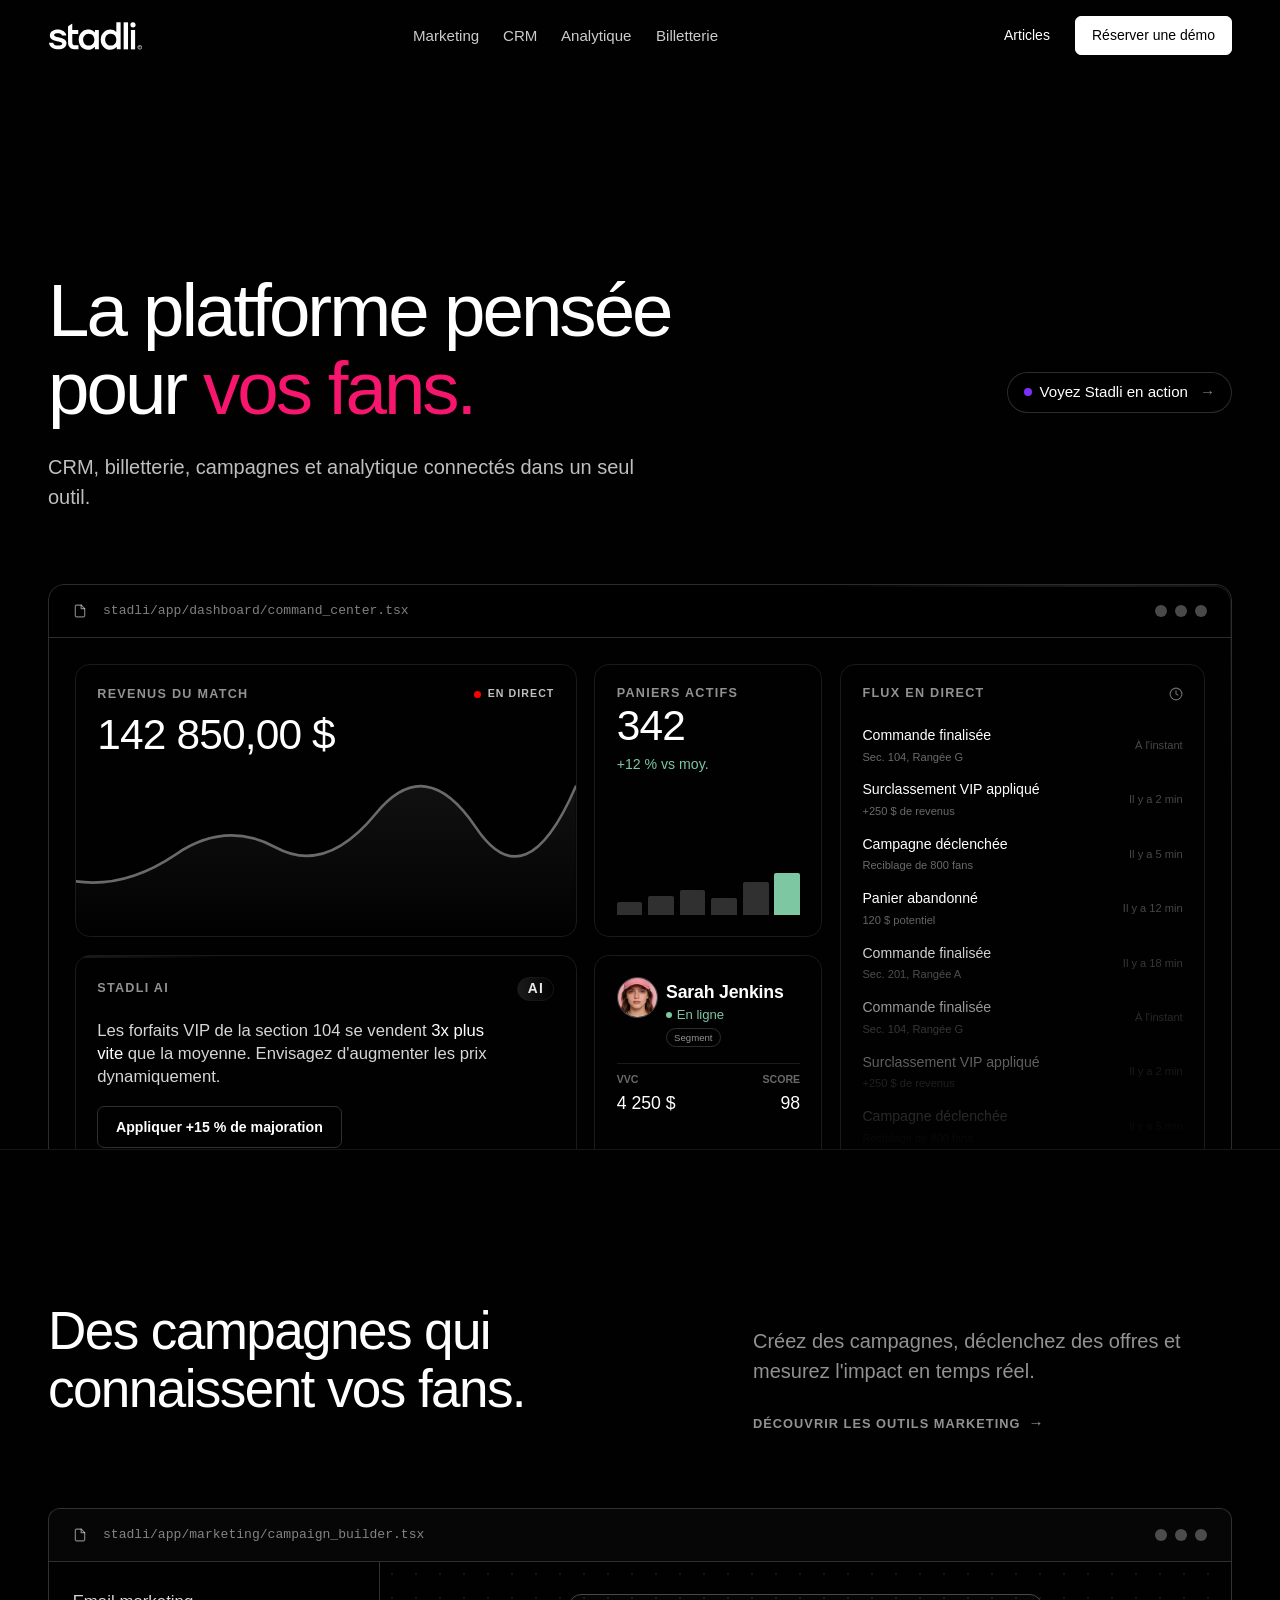
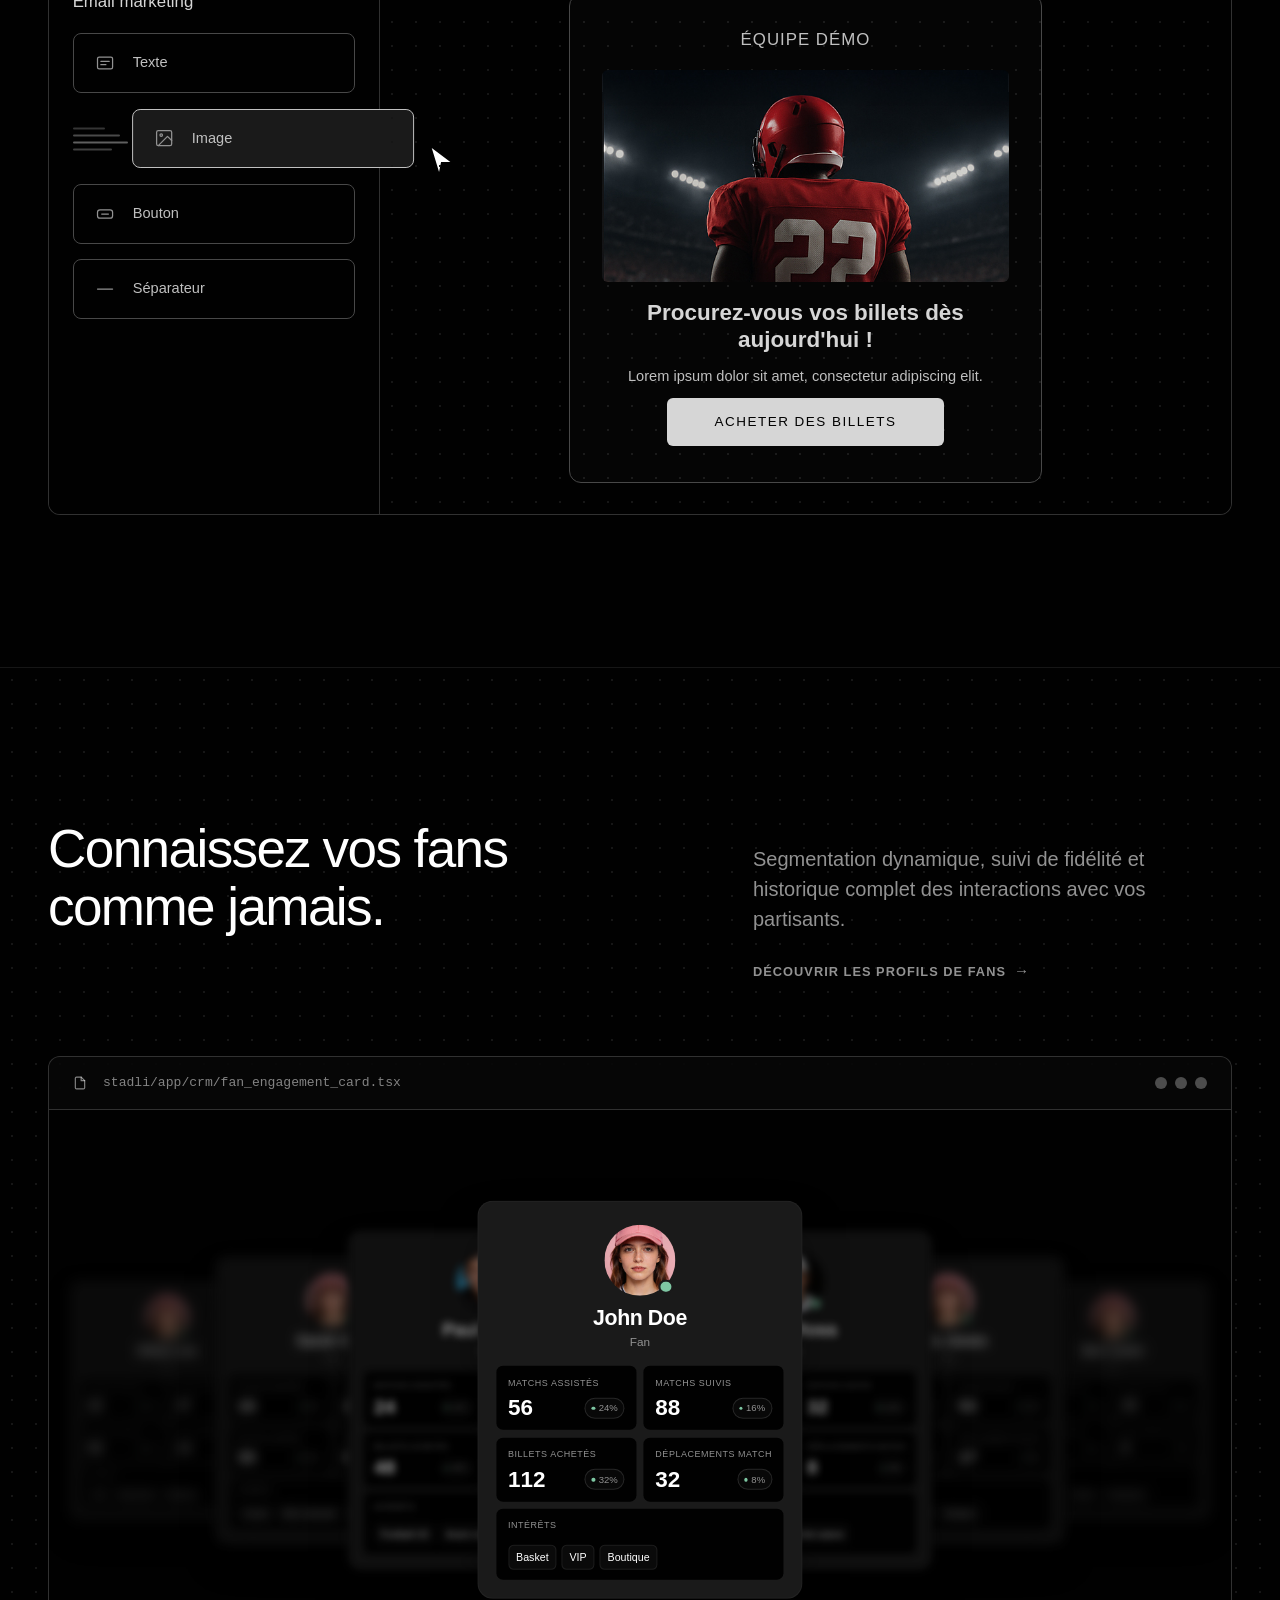
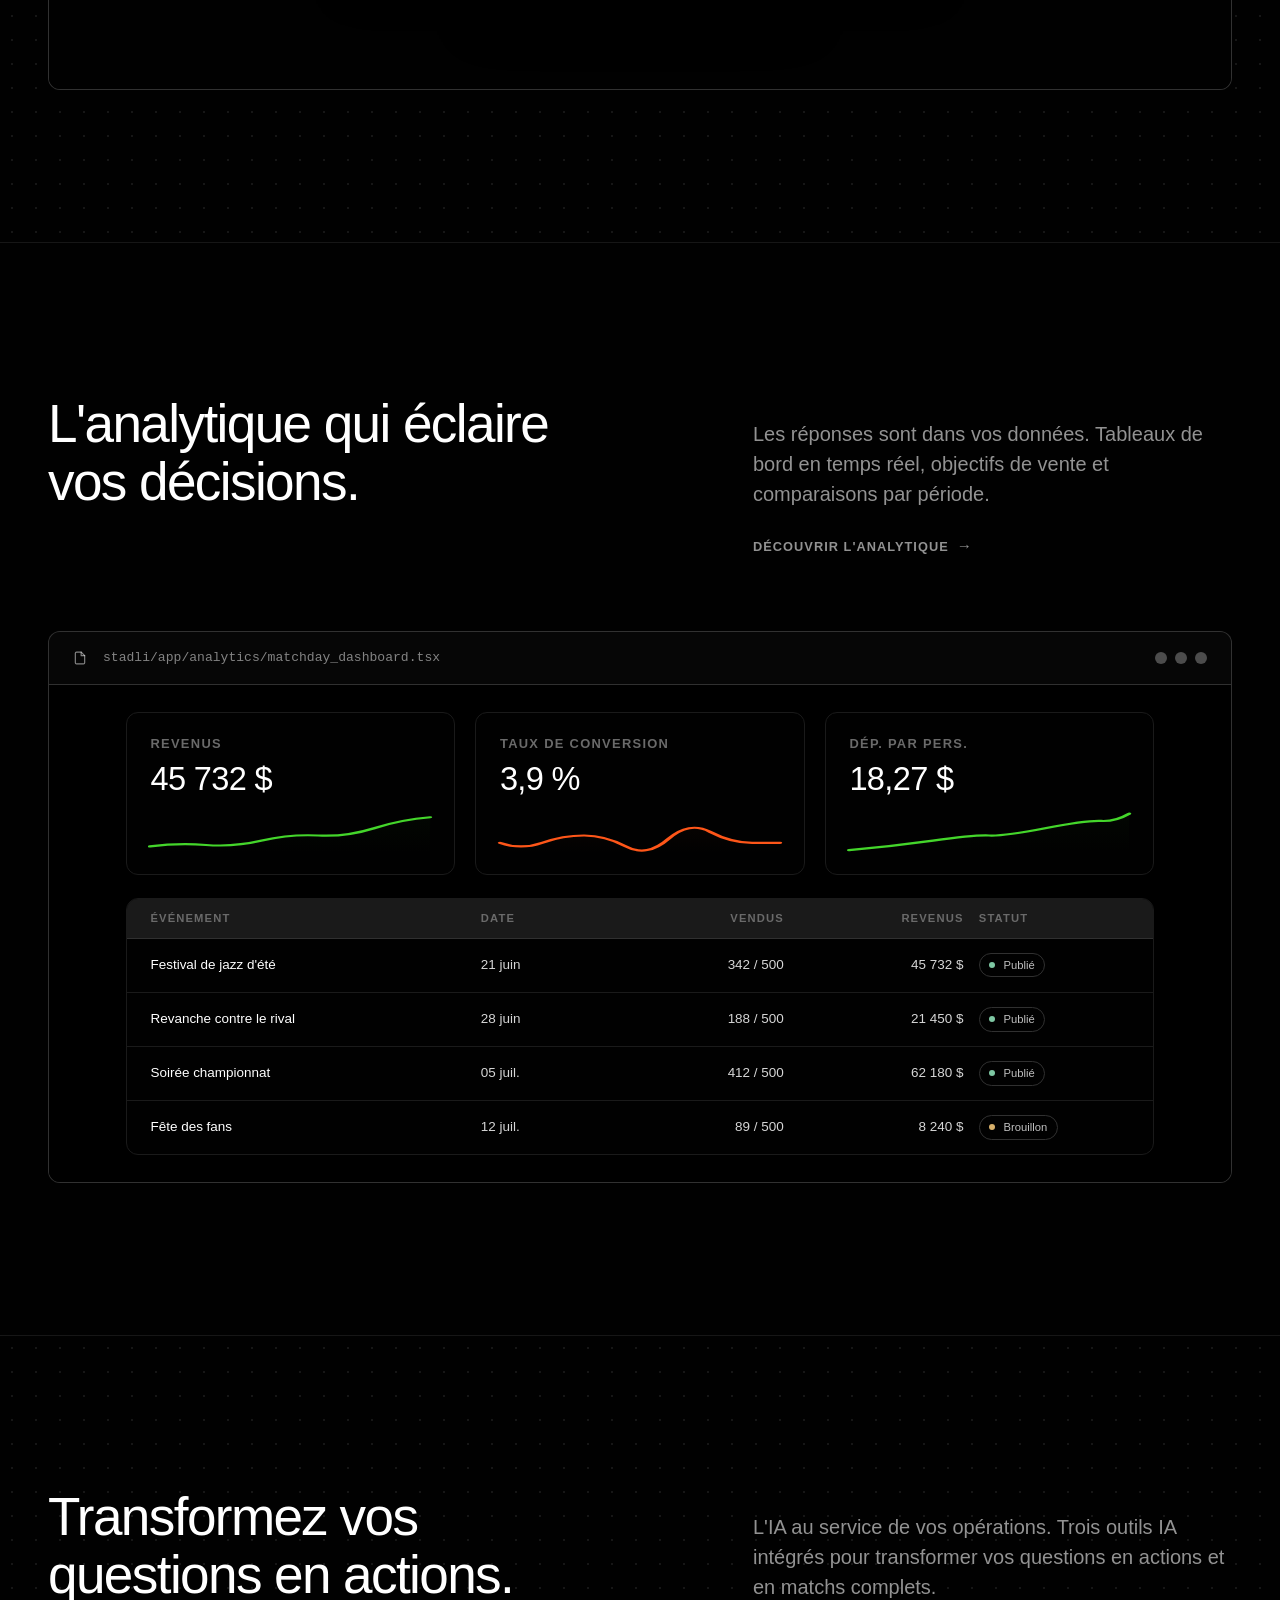
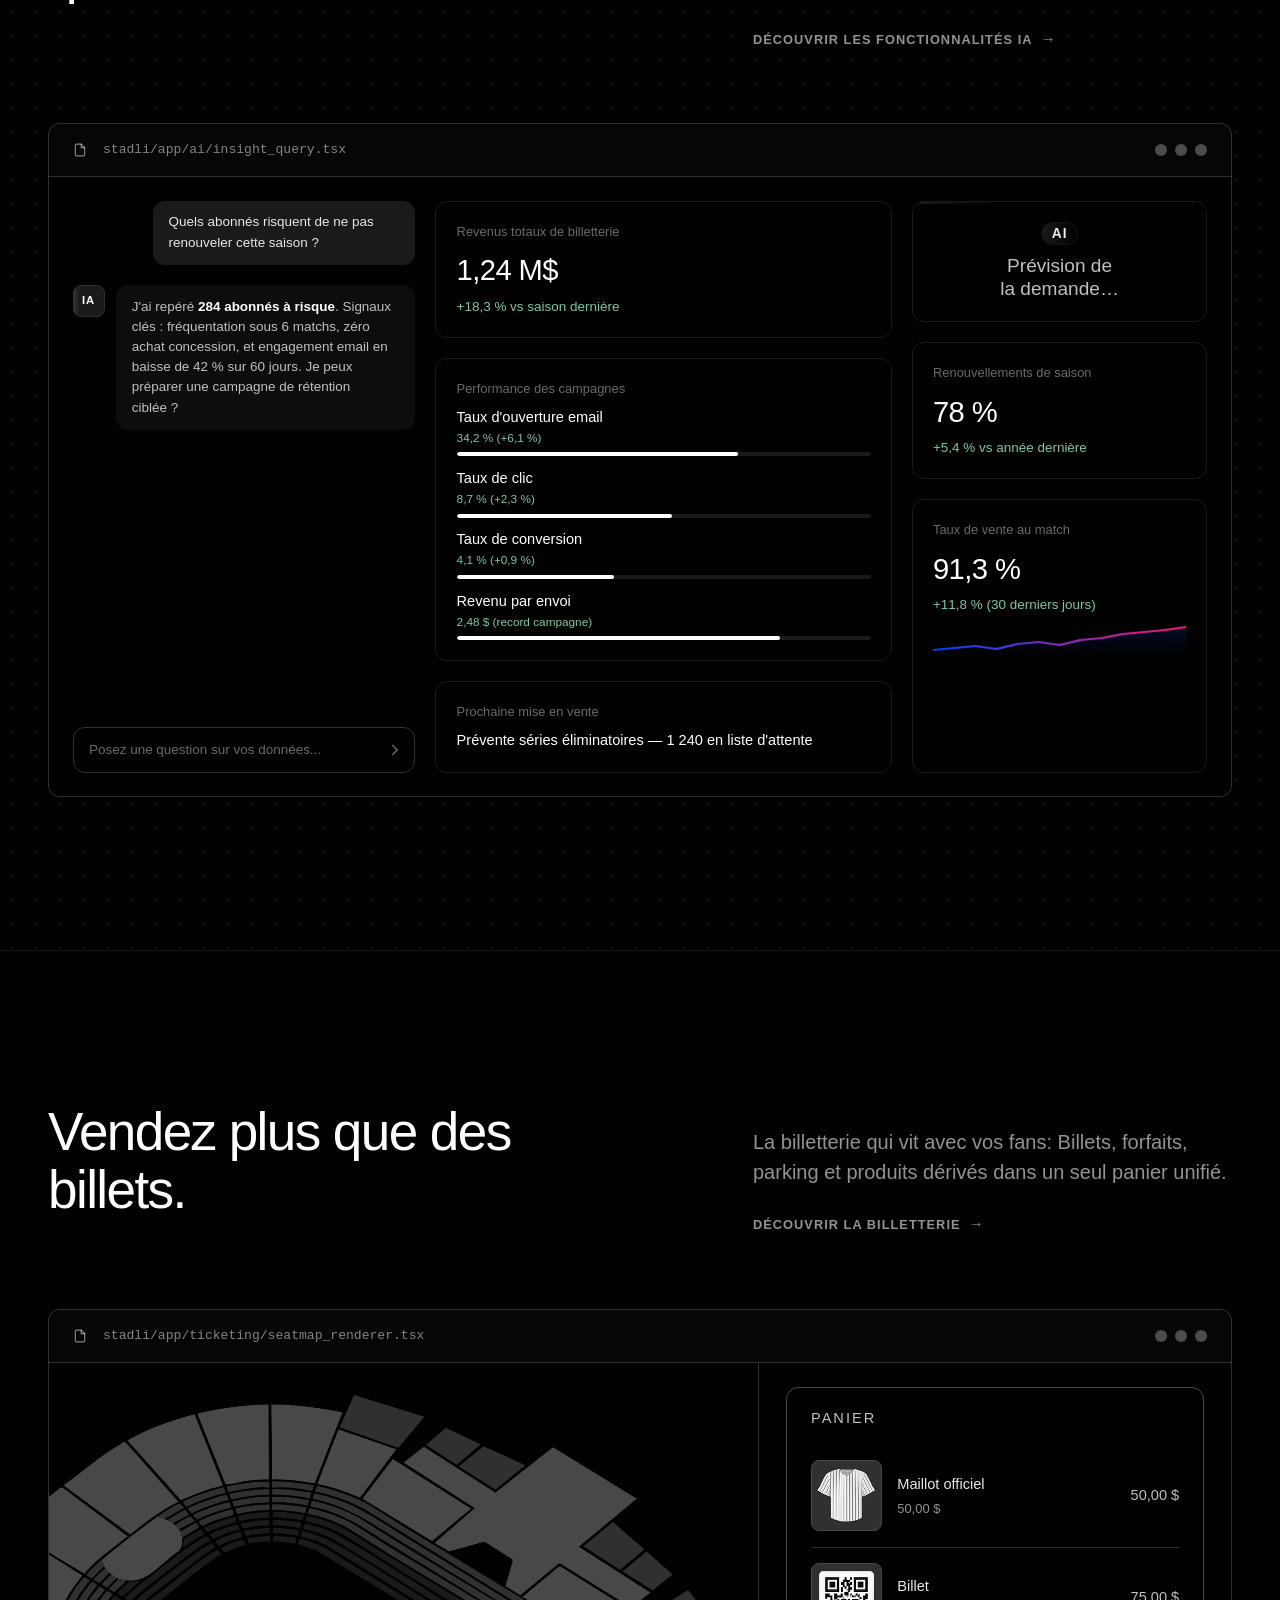
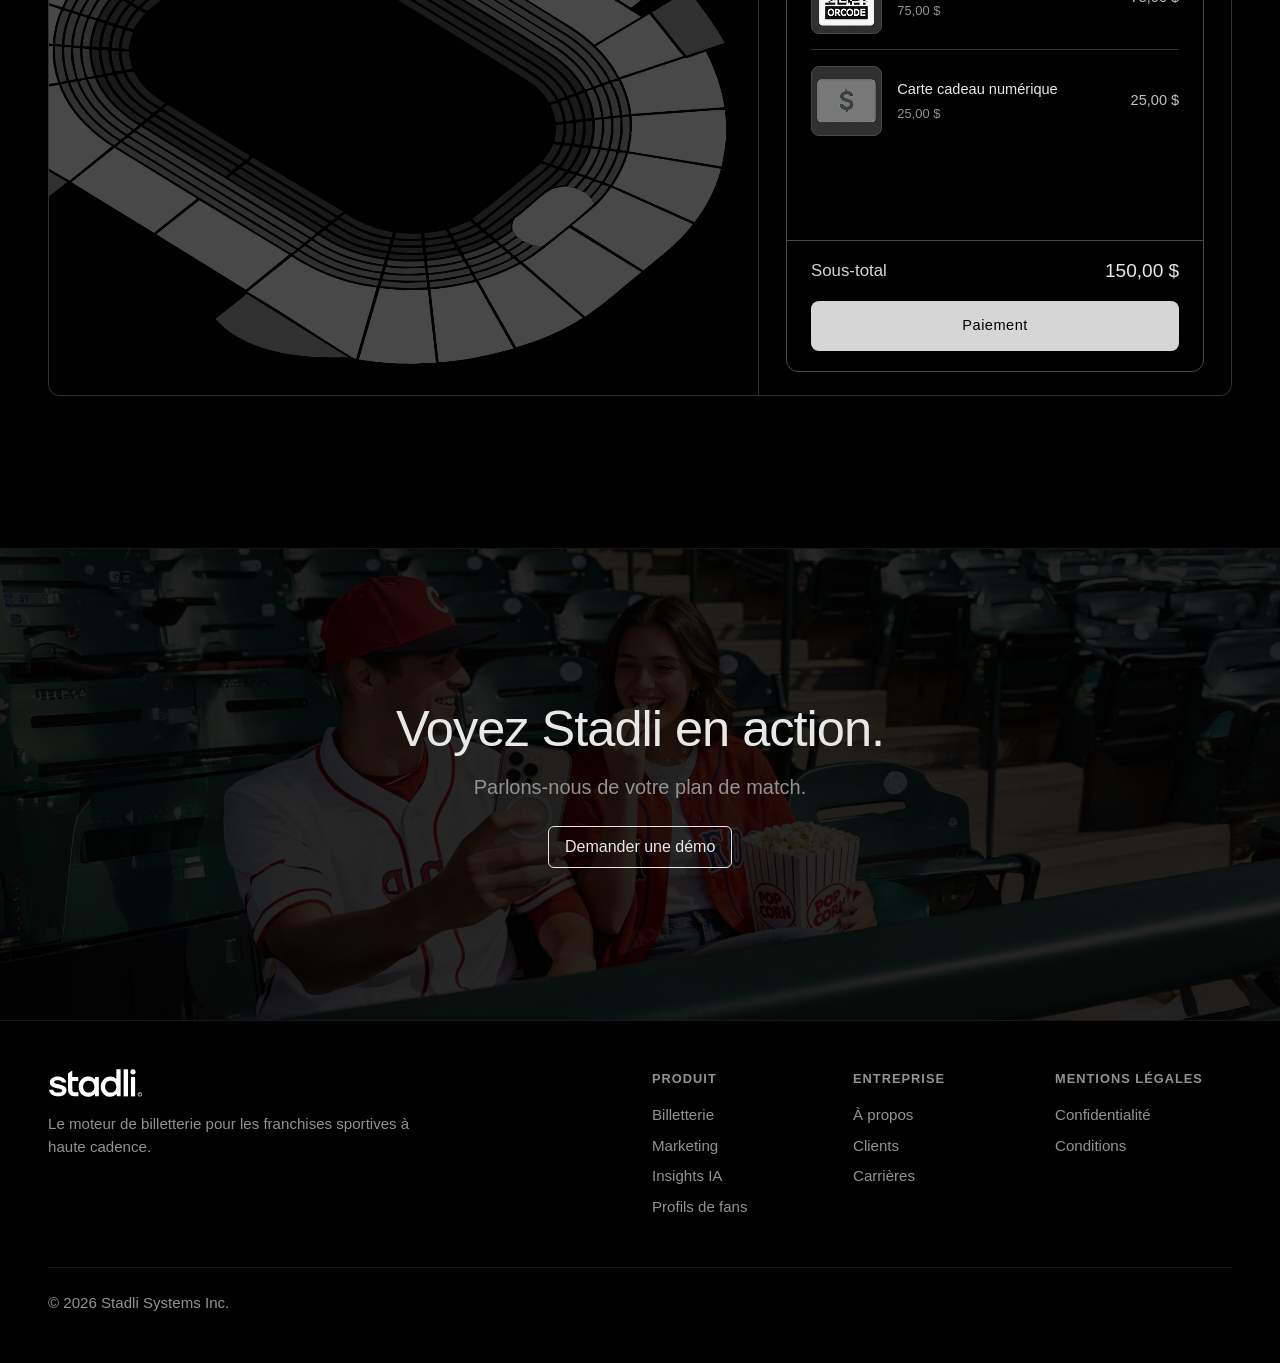
==== commit e1161cc4: "Pack bento AI button and fan footer up to eliminate dead middle space" ====
--- a/index.html
+++ b/index.html
@@ -731,7 +731,6 @@
     }
     .bento-ai-highlight { color: var(--stadli-white); font-weight: 500; }
     .bento-ai-action {
-      margin-top: auto;
       align-self: flex-start;
       background-color: transparent;
       color: var(--stadli-white);
@@ -2416,7 +2415,7 @@
                         </div>
                       </div>
 
-                      <div class="mt-auto d-flex justify-content-between align-items-end pt-2 mt-2" style="border-top: 1px solid var(--stadli-gray-800);">
+                      <div class="d-flex justify-content-between align-items-end pt-2 mt-3" style="border-top: 1px solid var(--stadli-gray-800);">
                         <div>
                           <div style="font-size: clamp(5.985px, 0.89775cqi, 17.1px); color: var(--stadli-gray-500); text-transform: uppercase; font-weight: 700; margin-bottom: 2px;">VVC</div>
                           <div style="font-size: clamp(9.405px, 1.49625cqi, 27.36px); color: var(--stadli-white); font-weight: 500; font-variant-numeric: tabular-nums;">4 250 $</div>
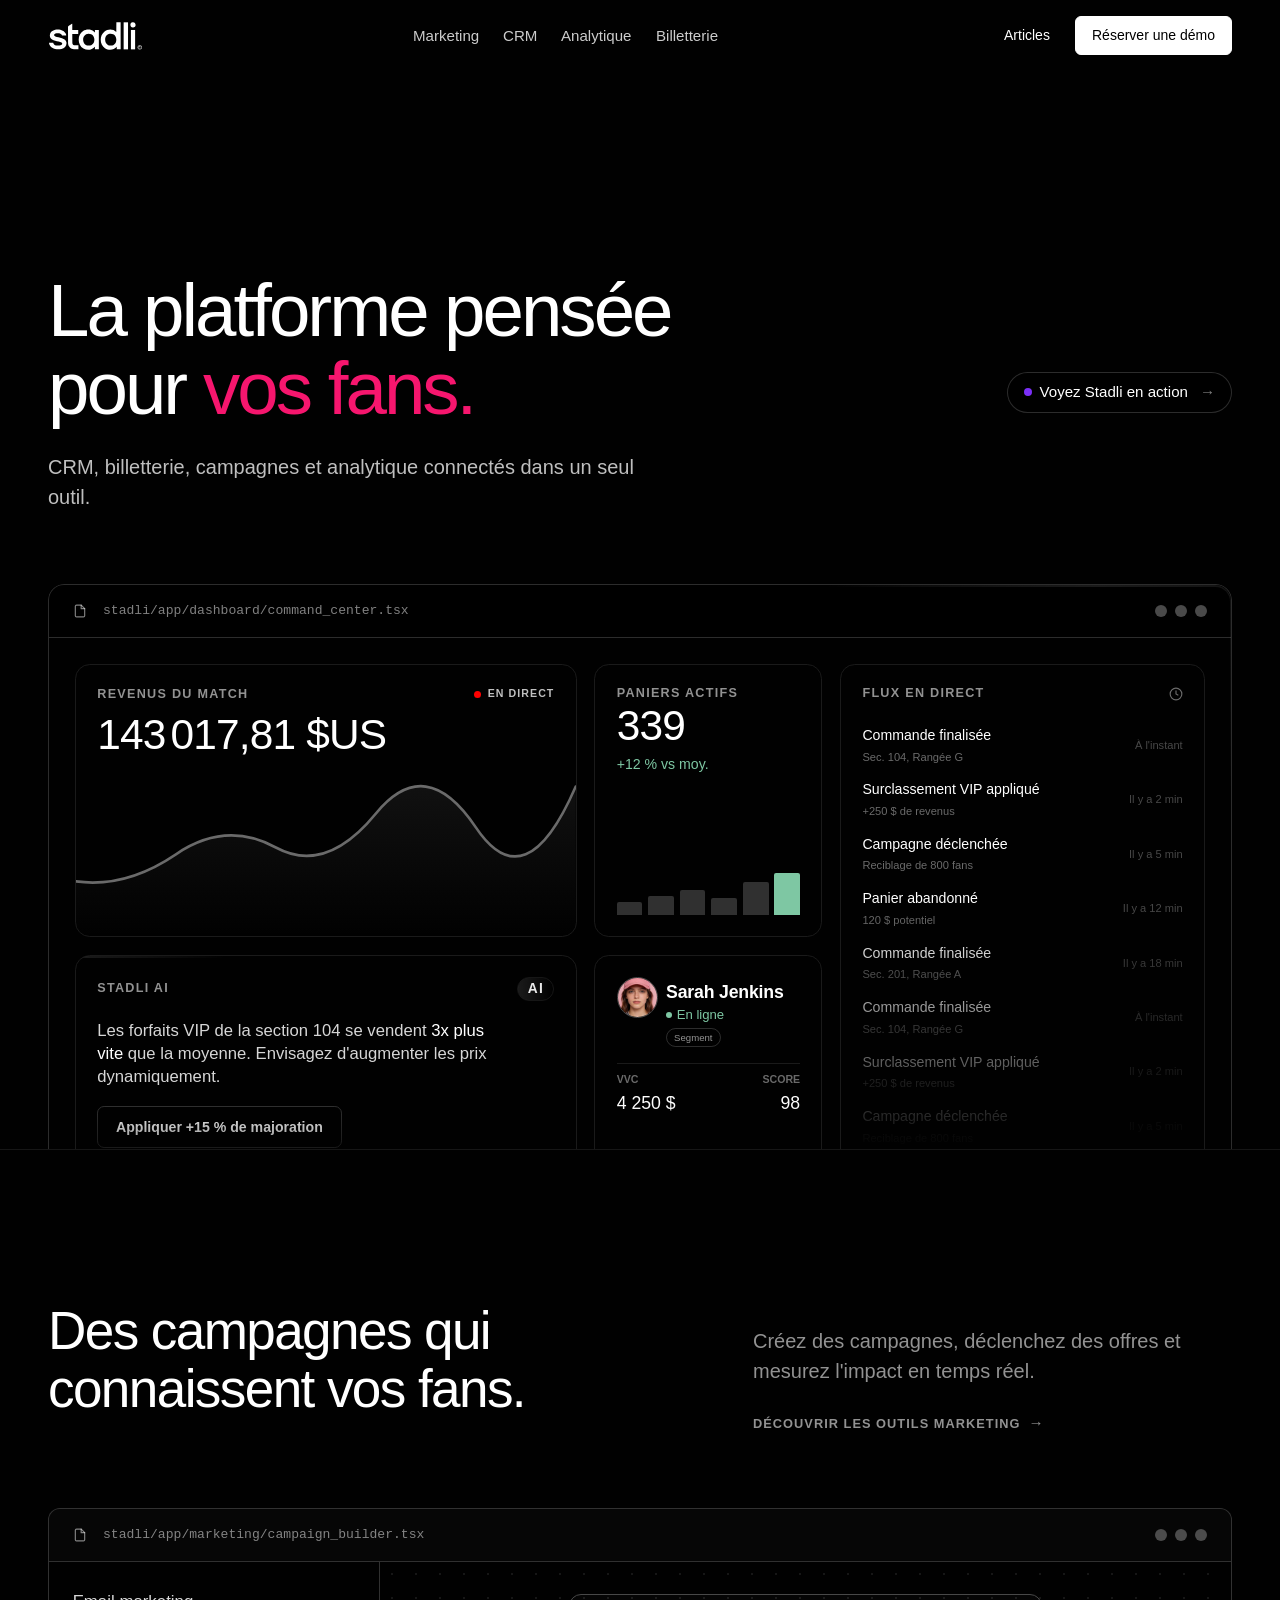
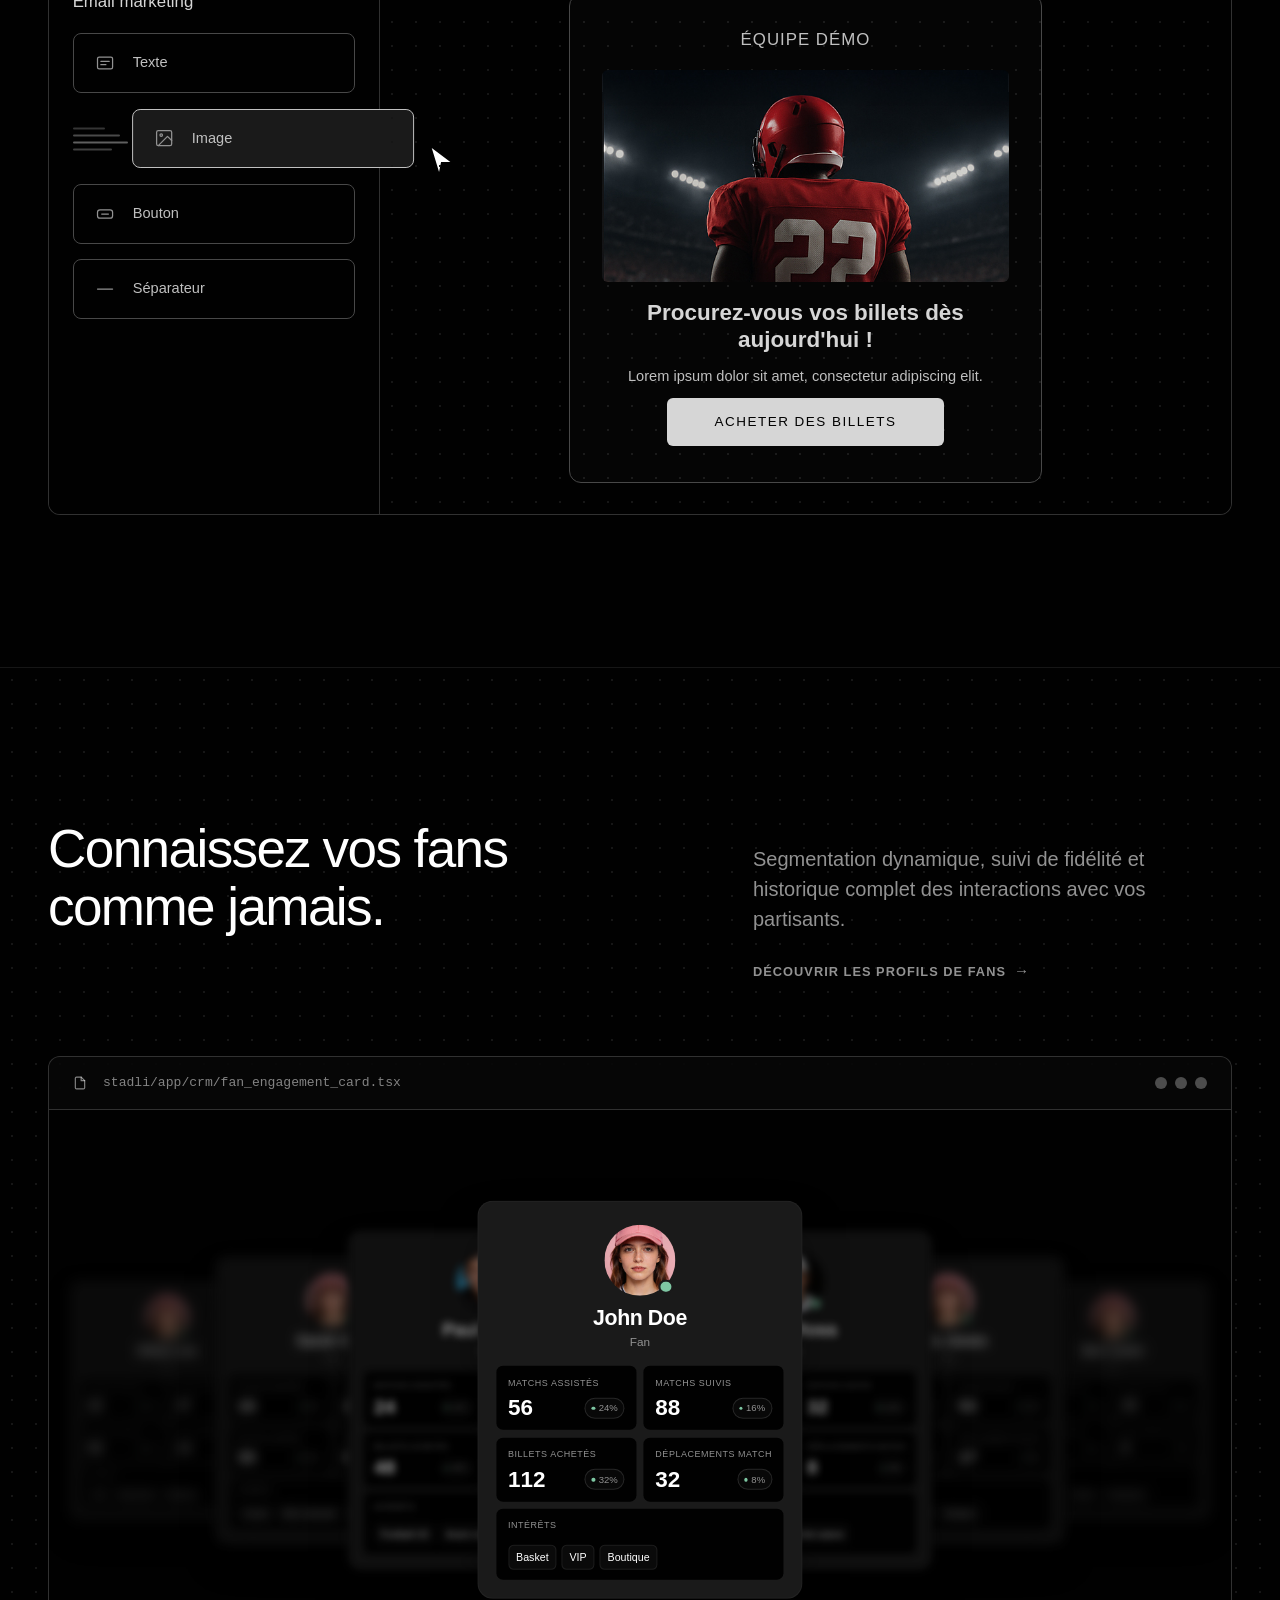
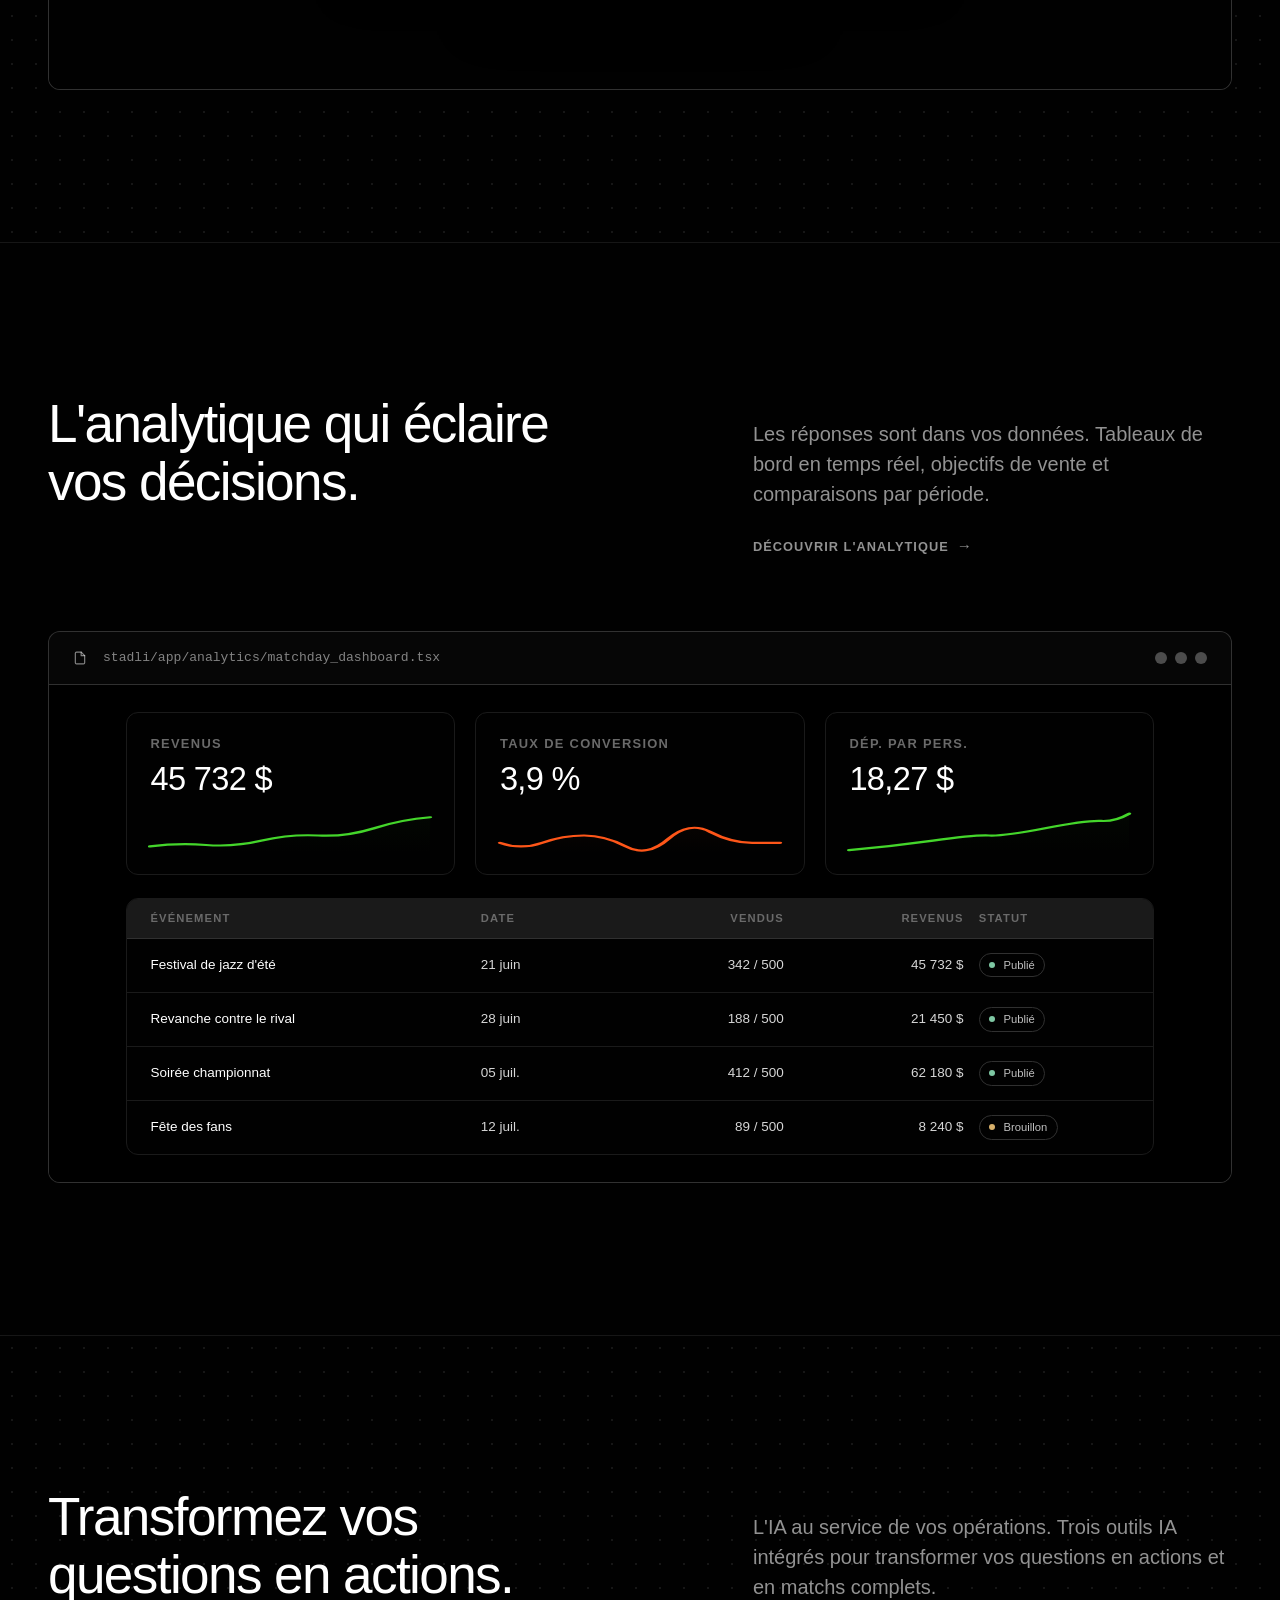
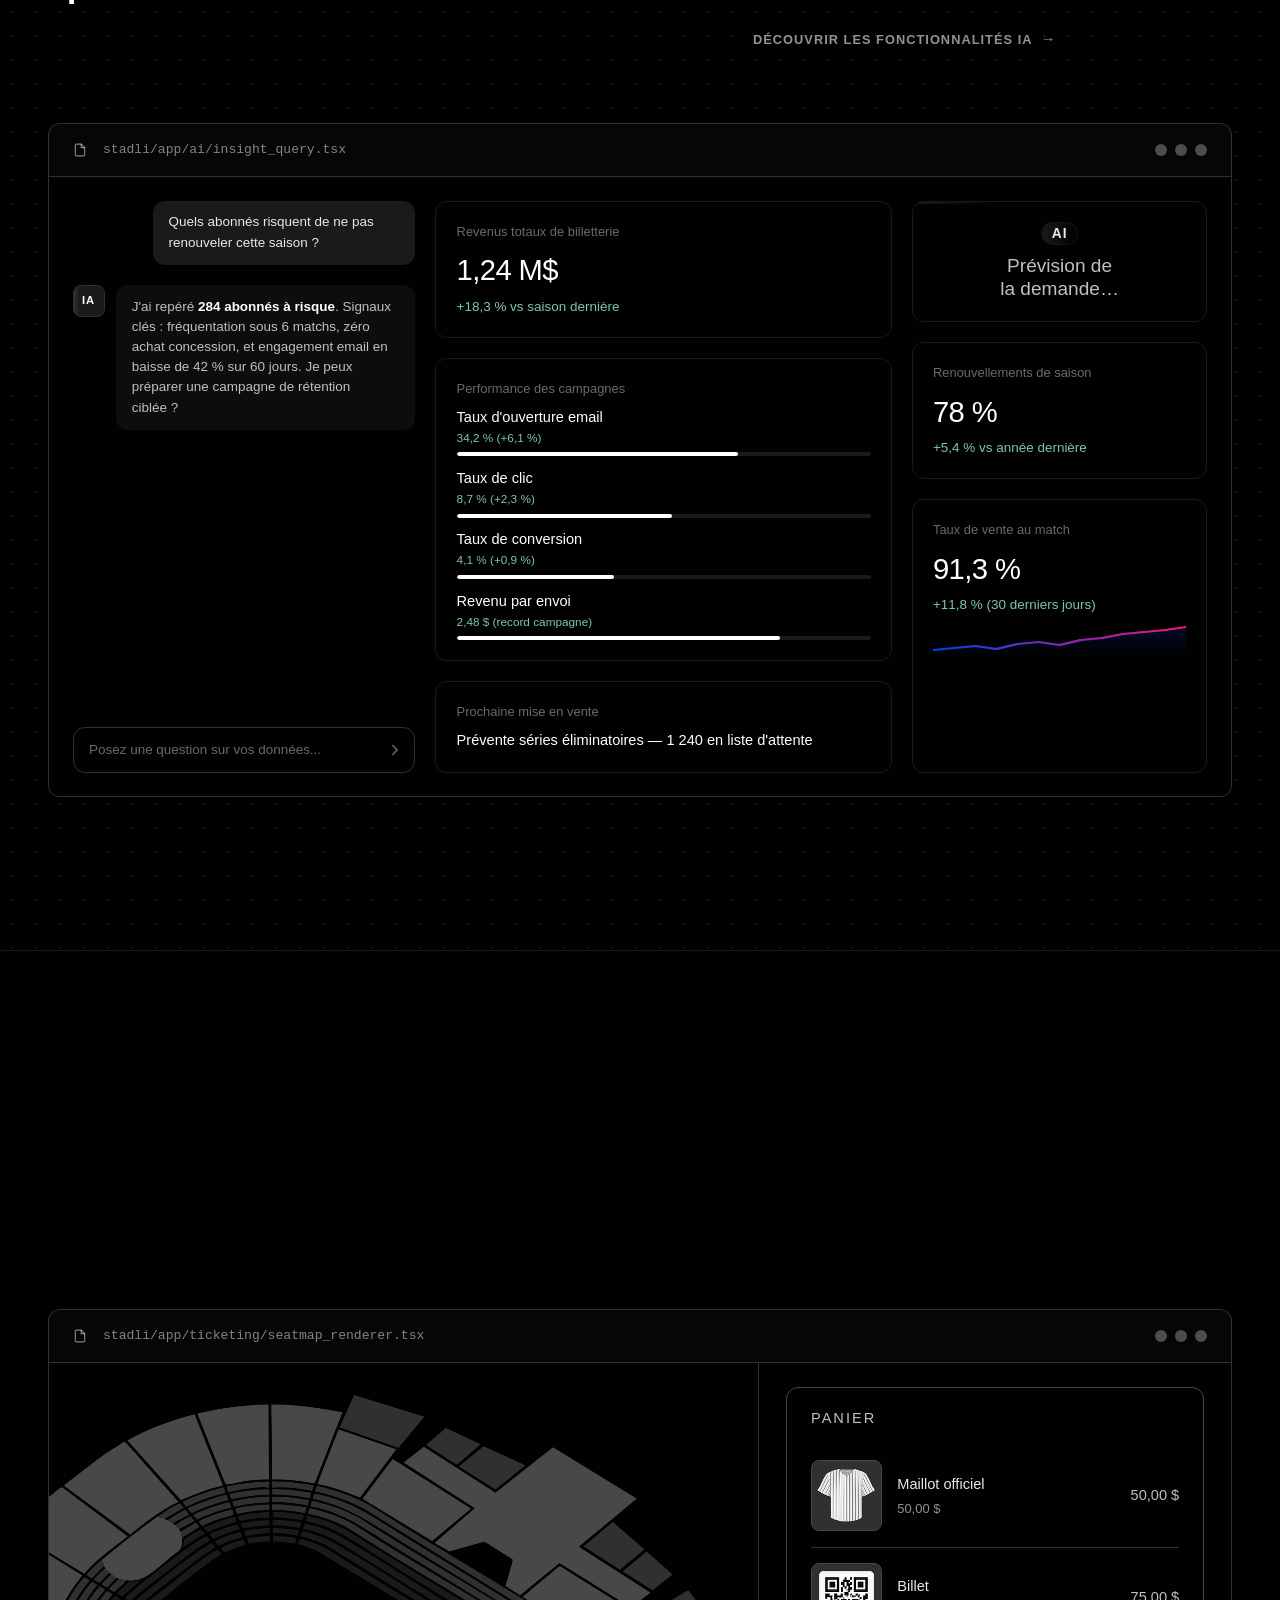
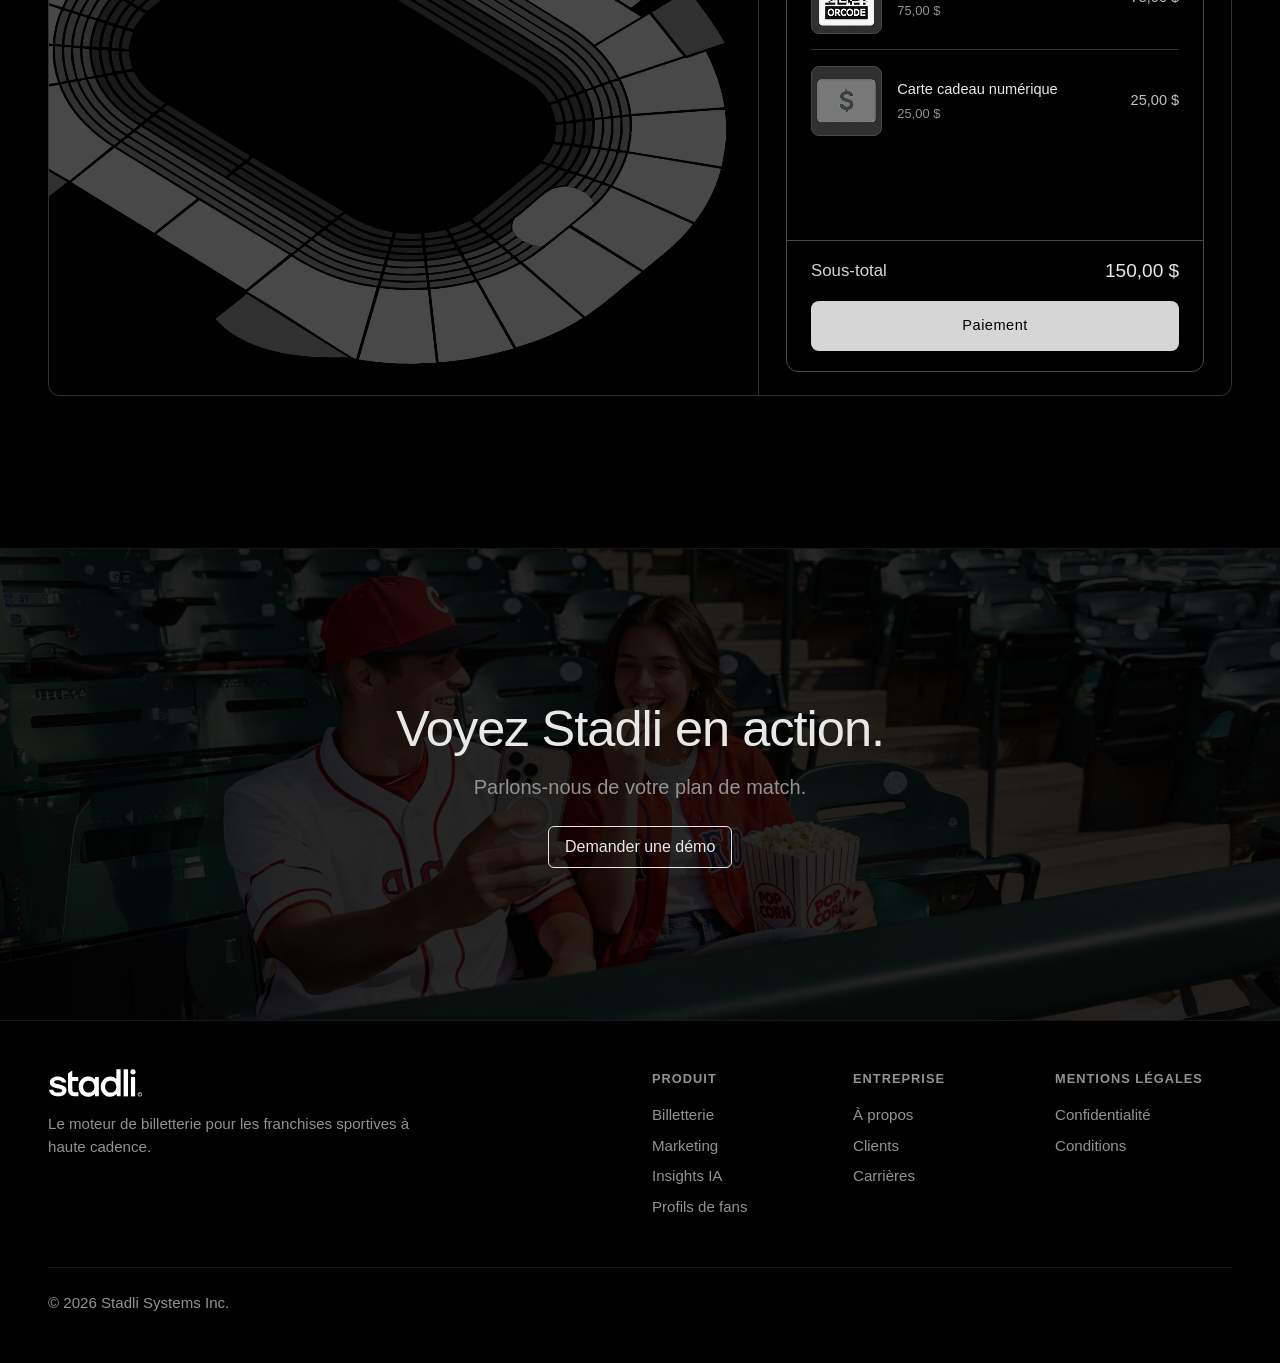
==== commit 7af834e0: "Soft fade-to-bg on AI and fan cards on desktop, matching live feed" ====
--- a/index.html
+++ b/index.html
@@ -721,6 +721,22 @@
       pointer-events: none;
       z-index: 2;
     }
+
+    /* Soft fade-to-card-bg overlay mirroring the live feed pattern, so the
+       AI and fan cards blend into black at the bottom on desktop. Disabled
+       in the stacked mobile layout further down. */
+    .bento-ai::after,
+    .bento-fan::after {
+      content: "";
+      position: absolute;
+      left: 0;
+      bottom: 0;
+      width: 100%;
+      height: 40%;
+      background: linear-gradient(to bottom, rgba(1, 1, 1, 0) 0%, var(--stadli-gray-900) 95%);
+      pointer-events: none;
+      z-index: 3;
+    }
     .bento-ai-text {
       font-size: clamp(8.55px, 1.41075cqi, 27.36px);
       color: var(--stadli-gray-200);
@@ -2021,6 +2037,9 @@
         font-size: 0.6rem !important;
         padding: 0.2rem 0.55rem !important;
       }
+      /* Drop the desktop fade-to-black overlays when the bento stacks. */
+      .mockup-bento .bento-ai::after,
+      .mockup-bento .bento-fan::after { display: none; }
 
       /* 2. Marketing campaign builder — sidebar stacks horizontally
          above the email preview, acting like a compact toolbar. */
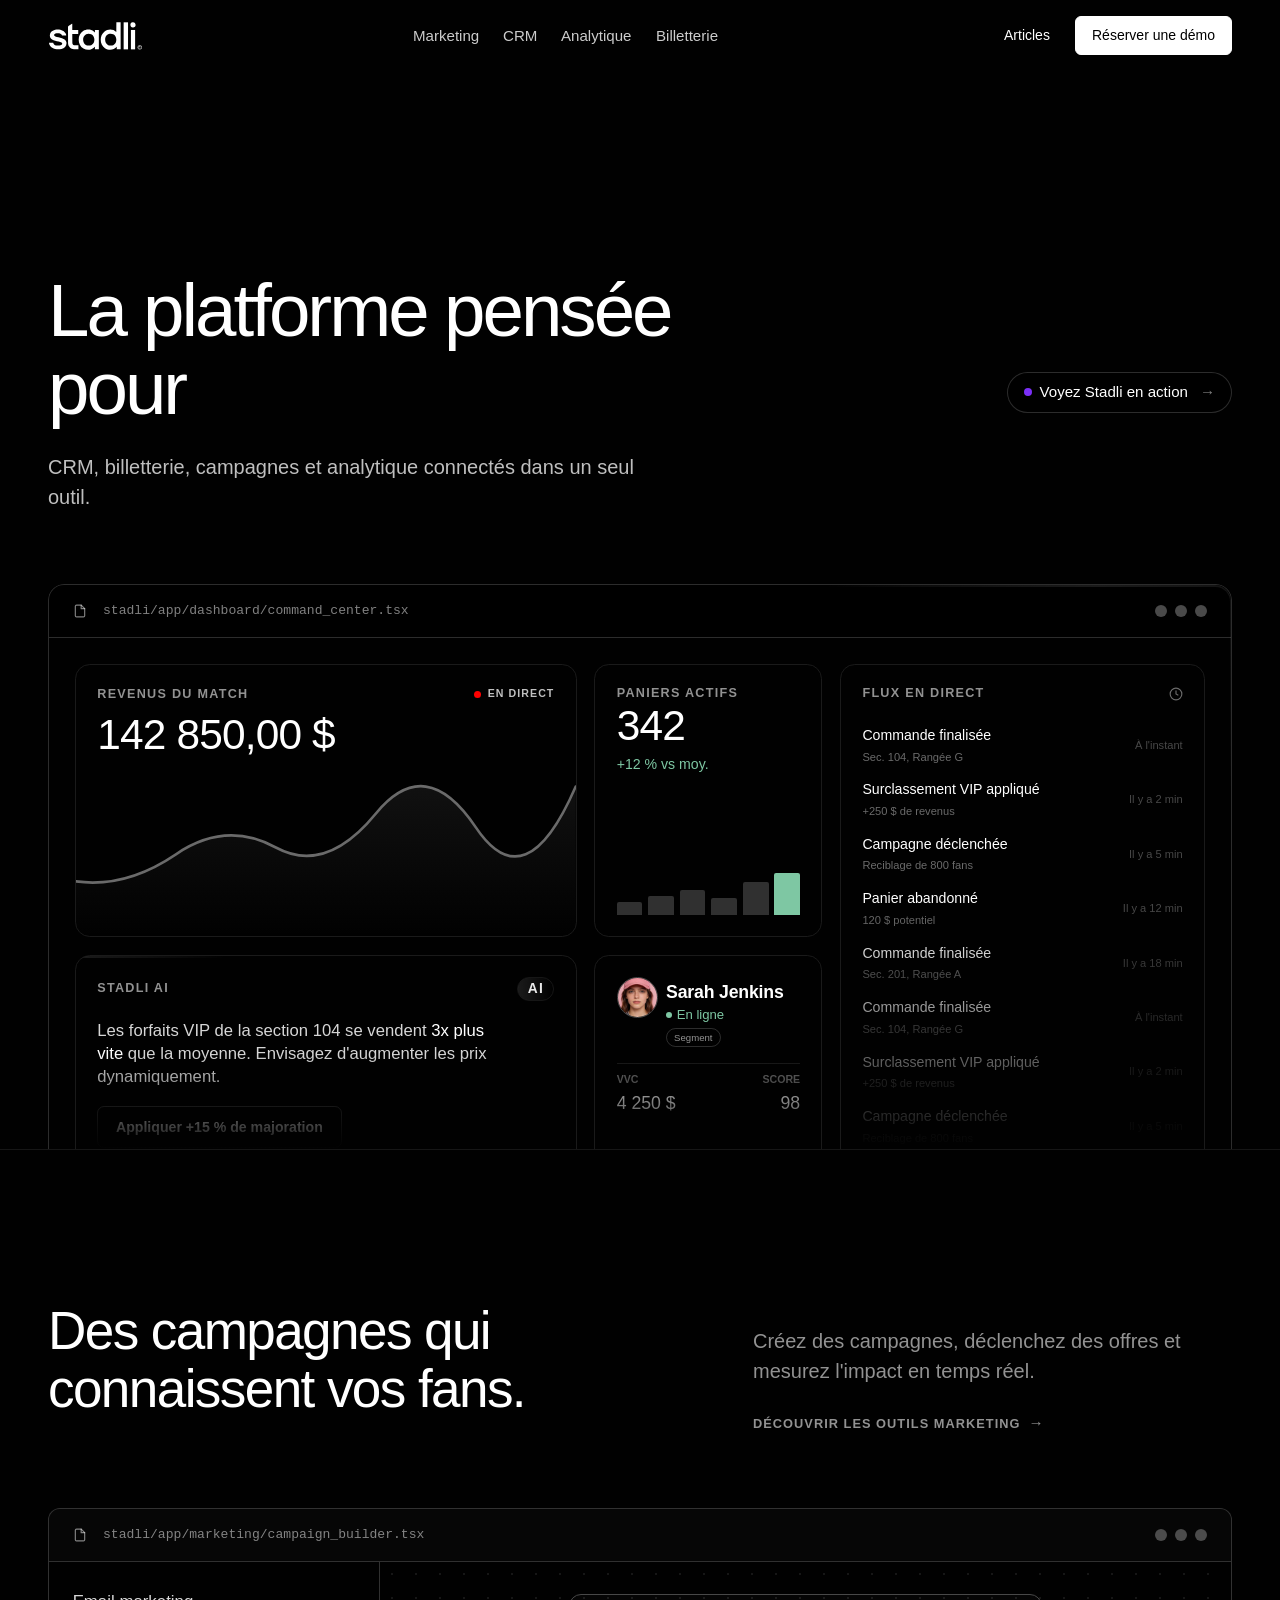
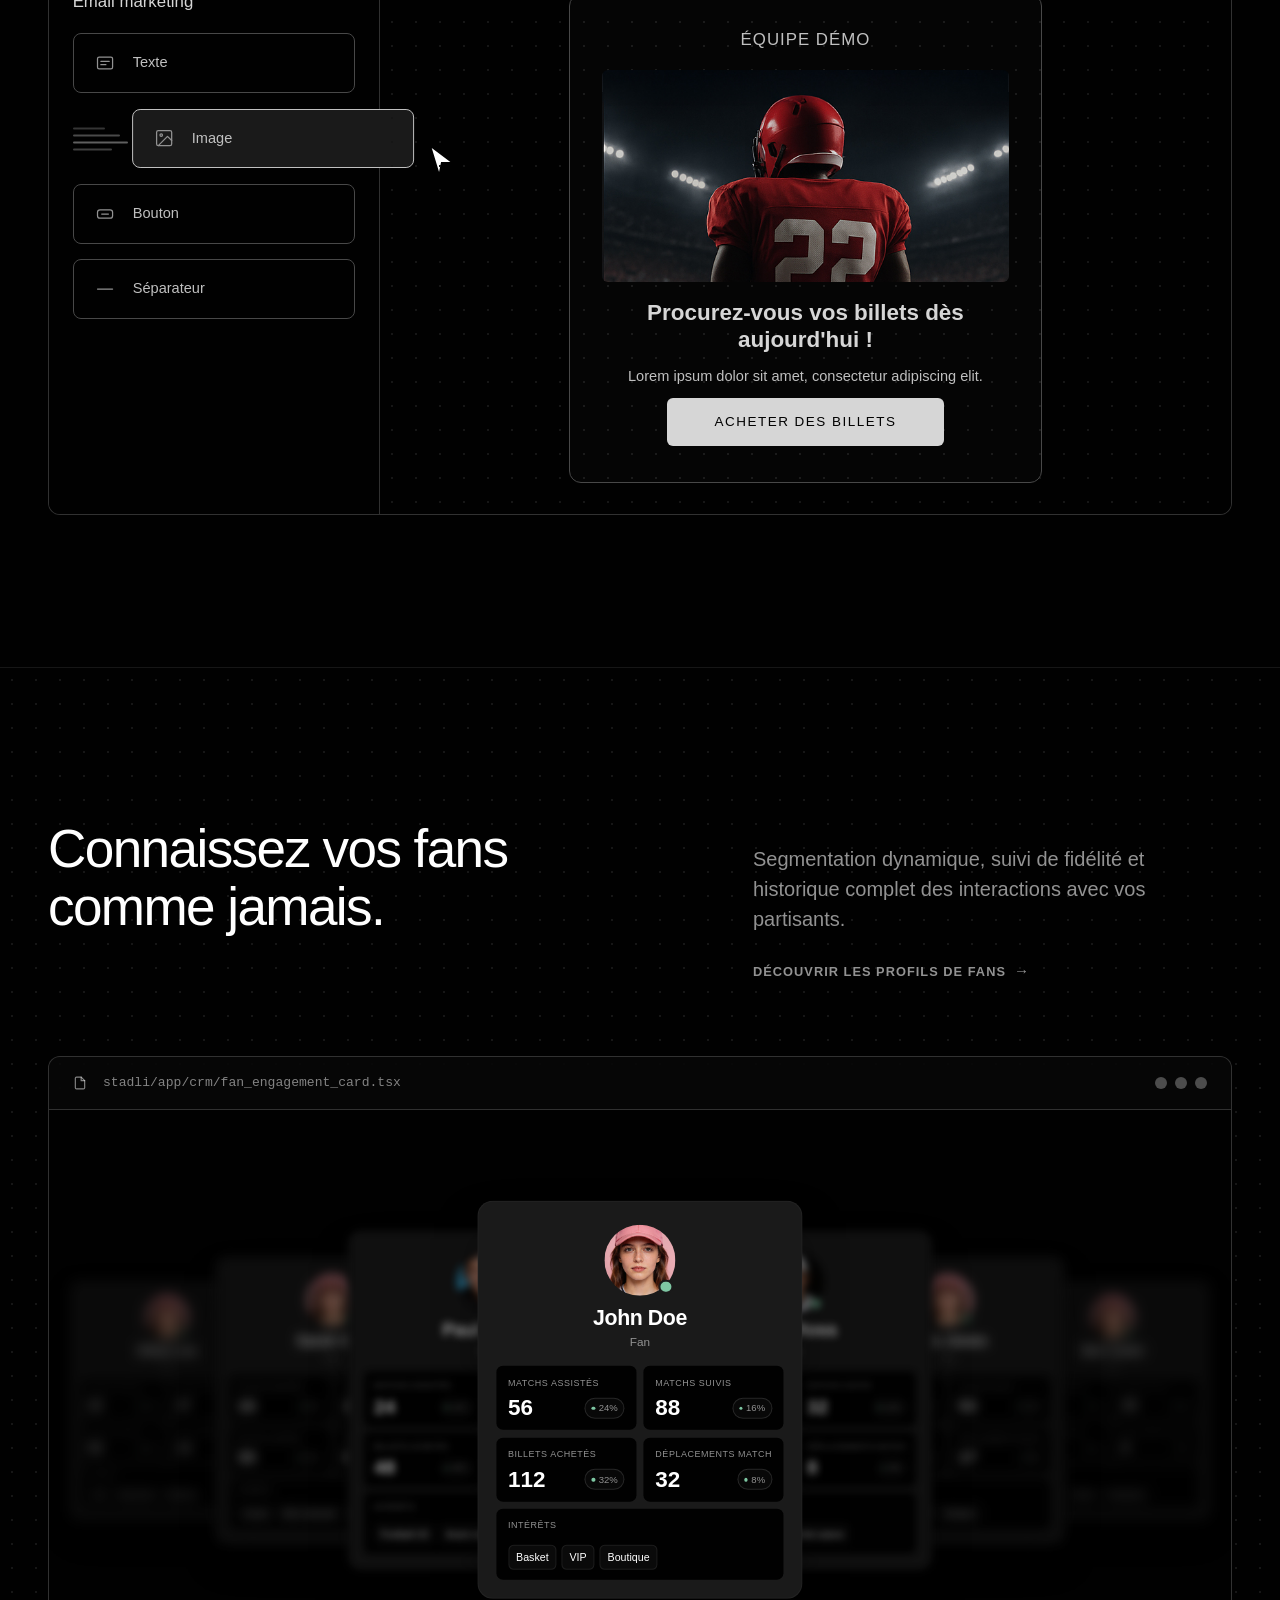
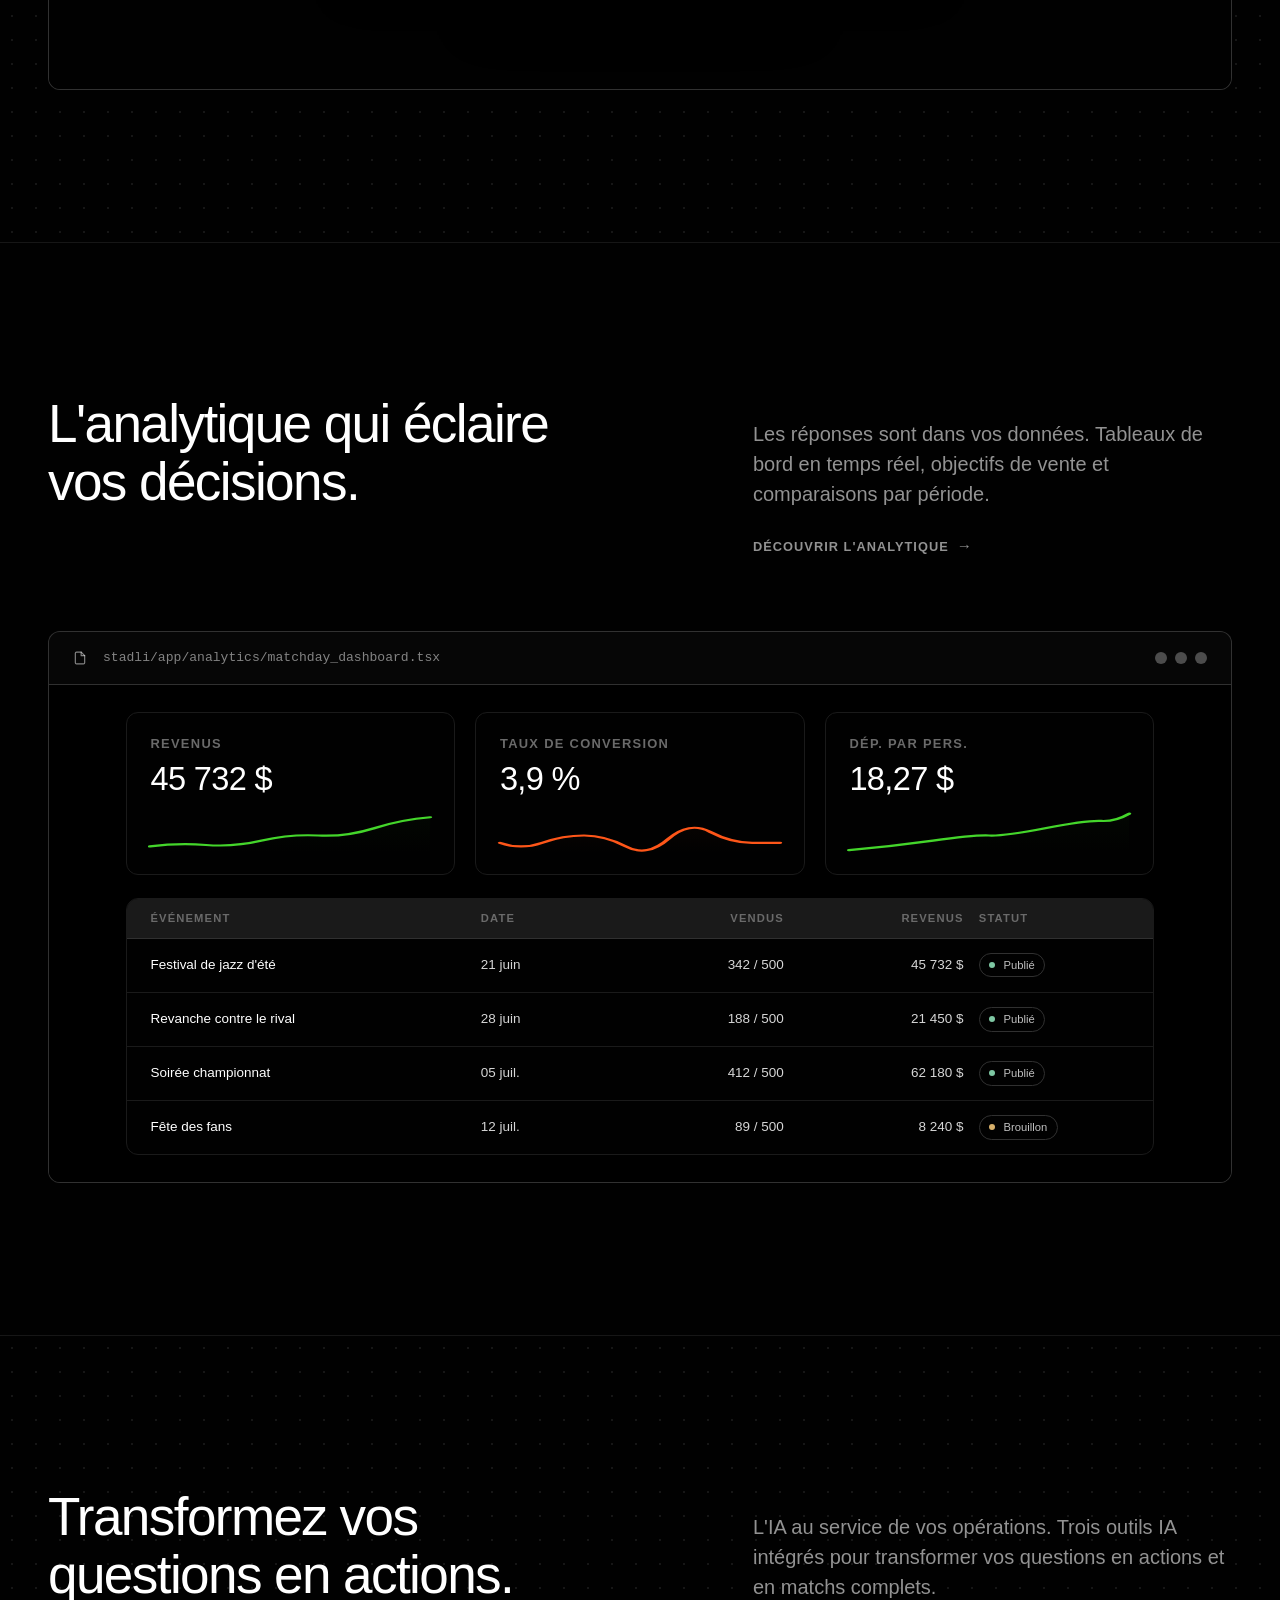
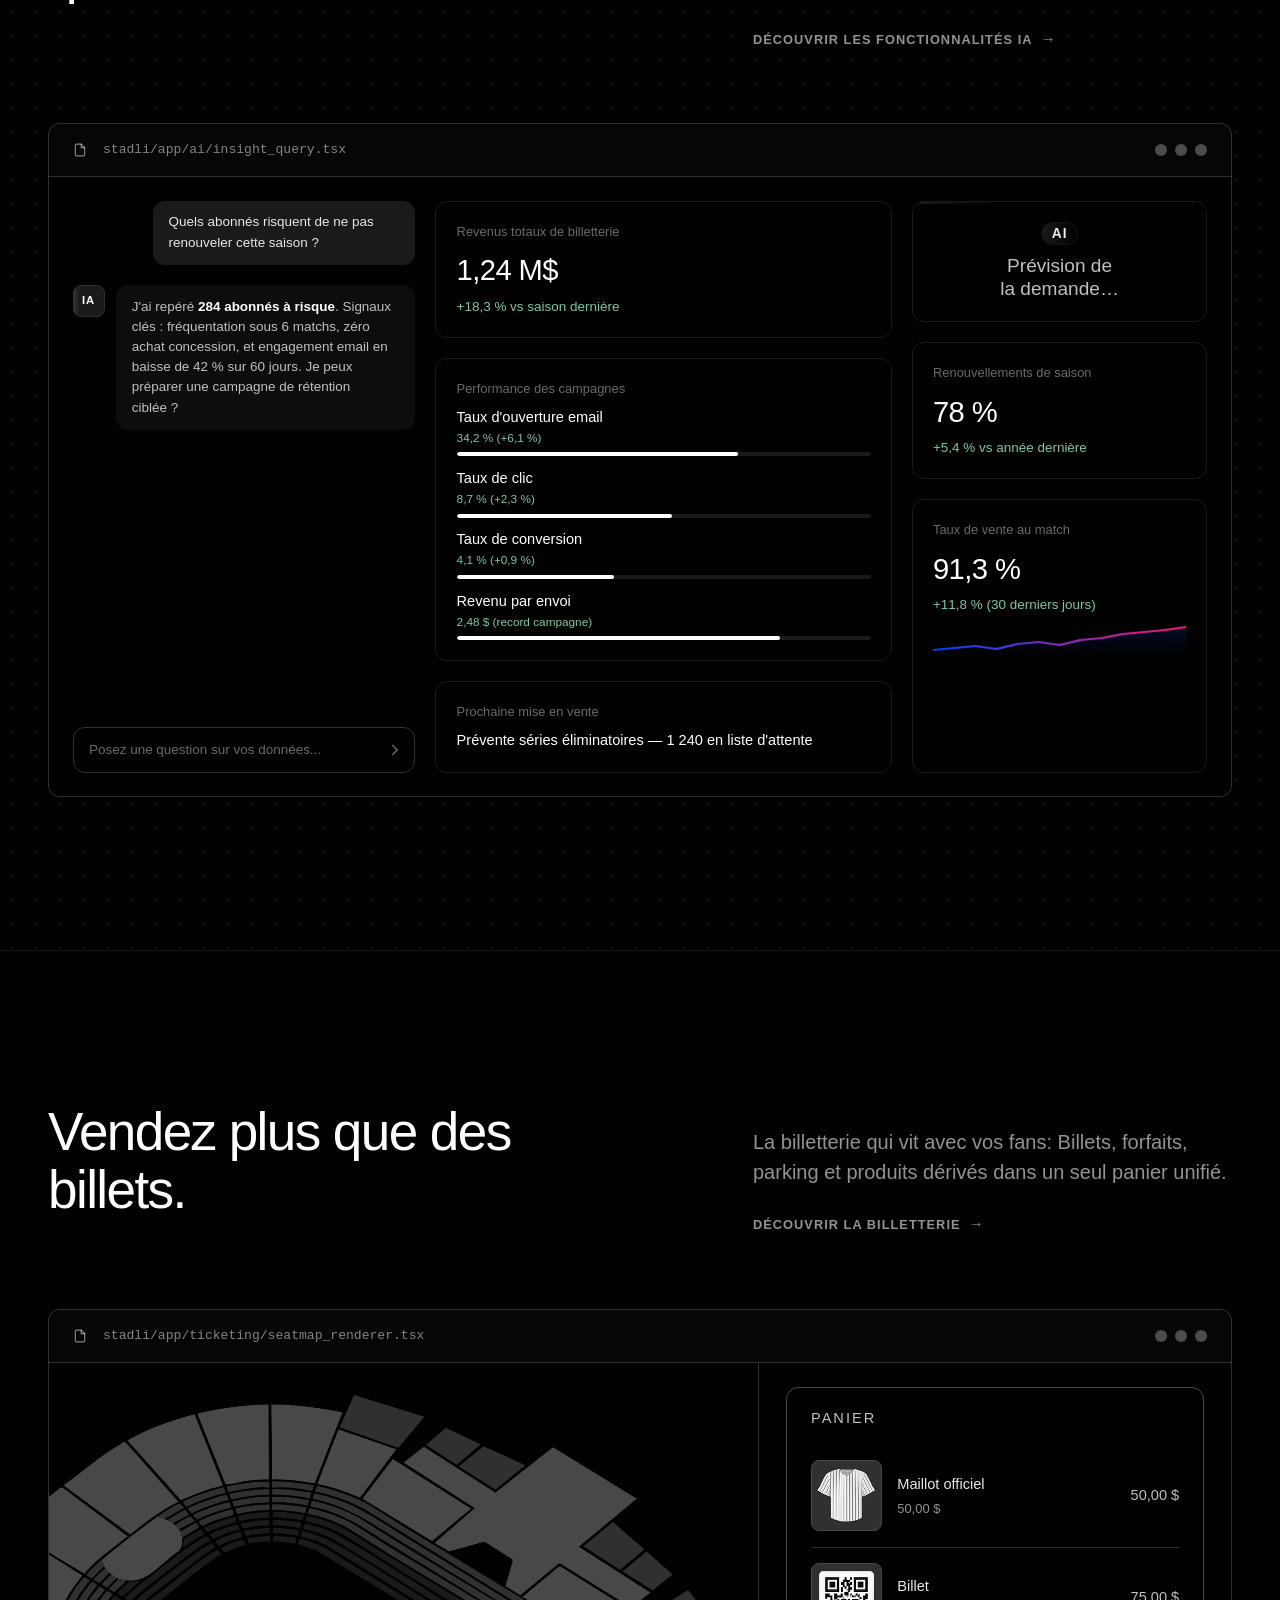
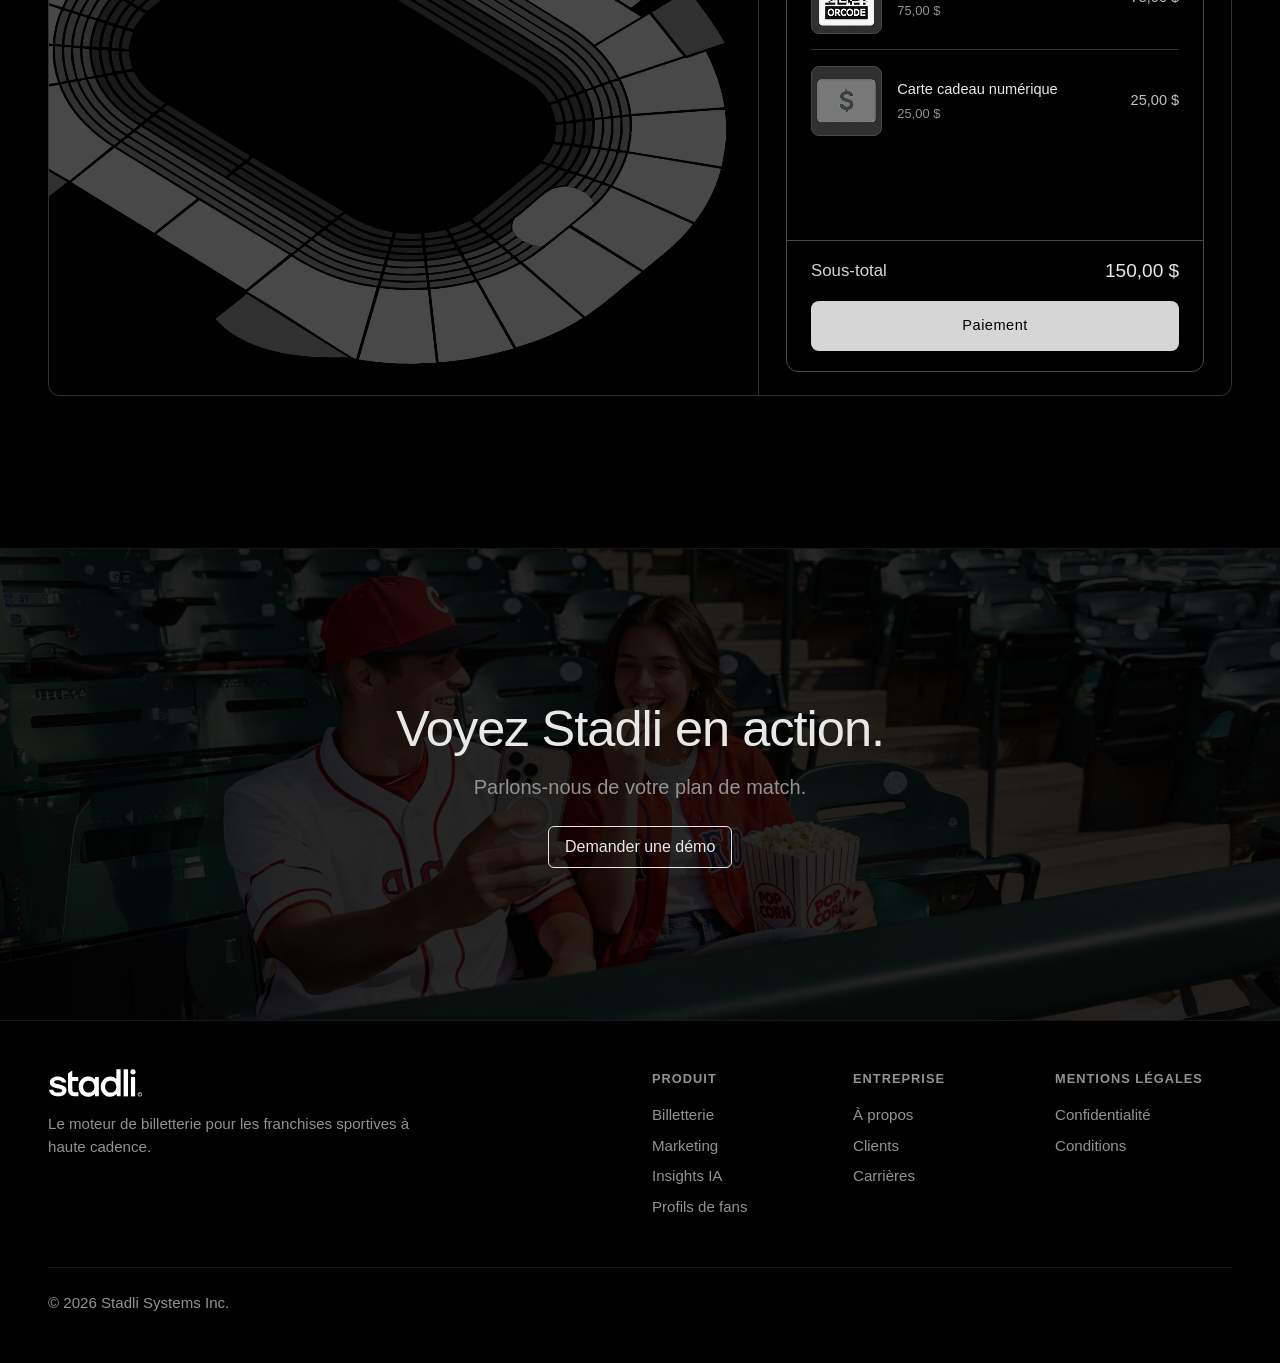
==== commit 48cb004e: "Strengthen AI and fan card fade overlay" ====
--- a/index.html
+++ b/index.html
@@ -732,8 +732,8 @@
       left: 0;
       bottom: 0;
       width: 100%;
-      height: 40%;
-      background: linear-gradient(to bottom, rgba(1, 1, 1, 0) 0%, var(--stadli-gray-900) 95%);
+      height: 60%;
+      background: linear-gradient(to bottom, rgba(1, 1, 1, 0) 0%, var(--stadli-gray-900) 65%);
       pointer-events: none;
       z-index: 3;
     }
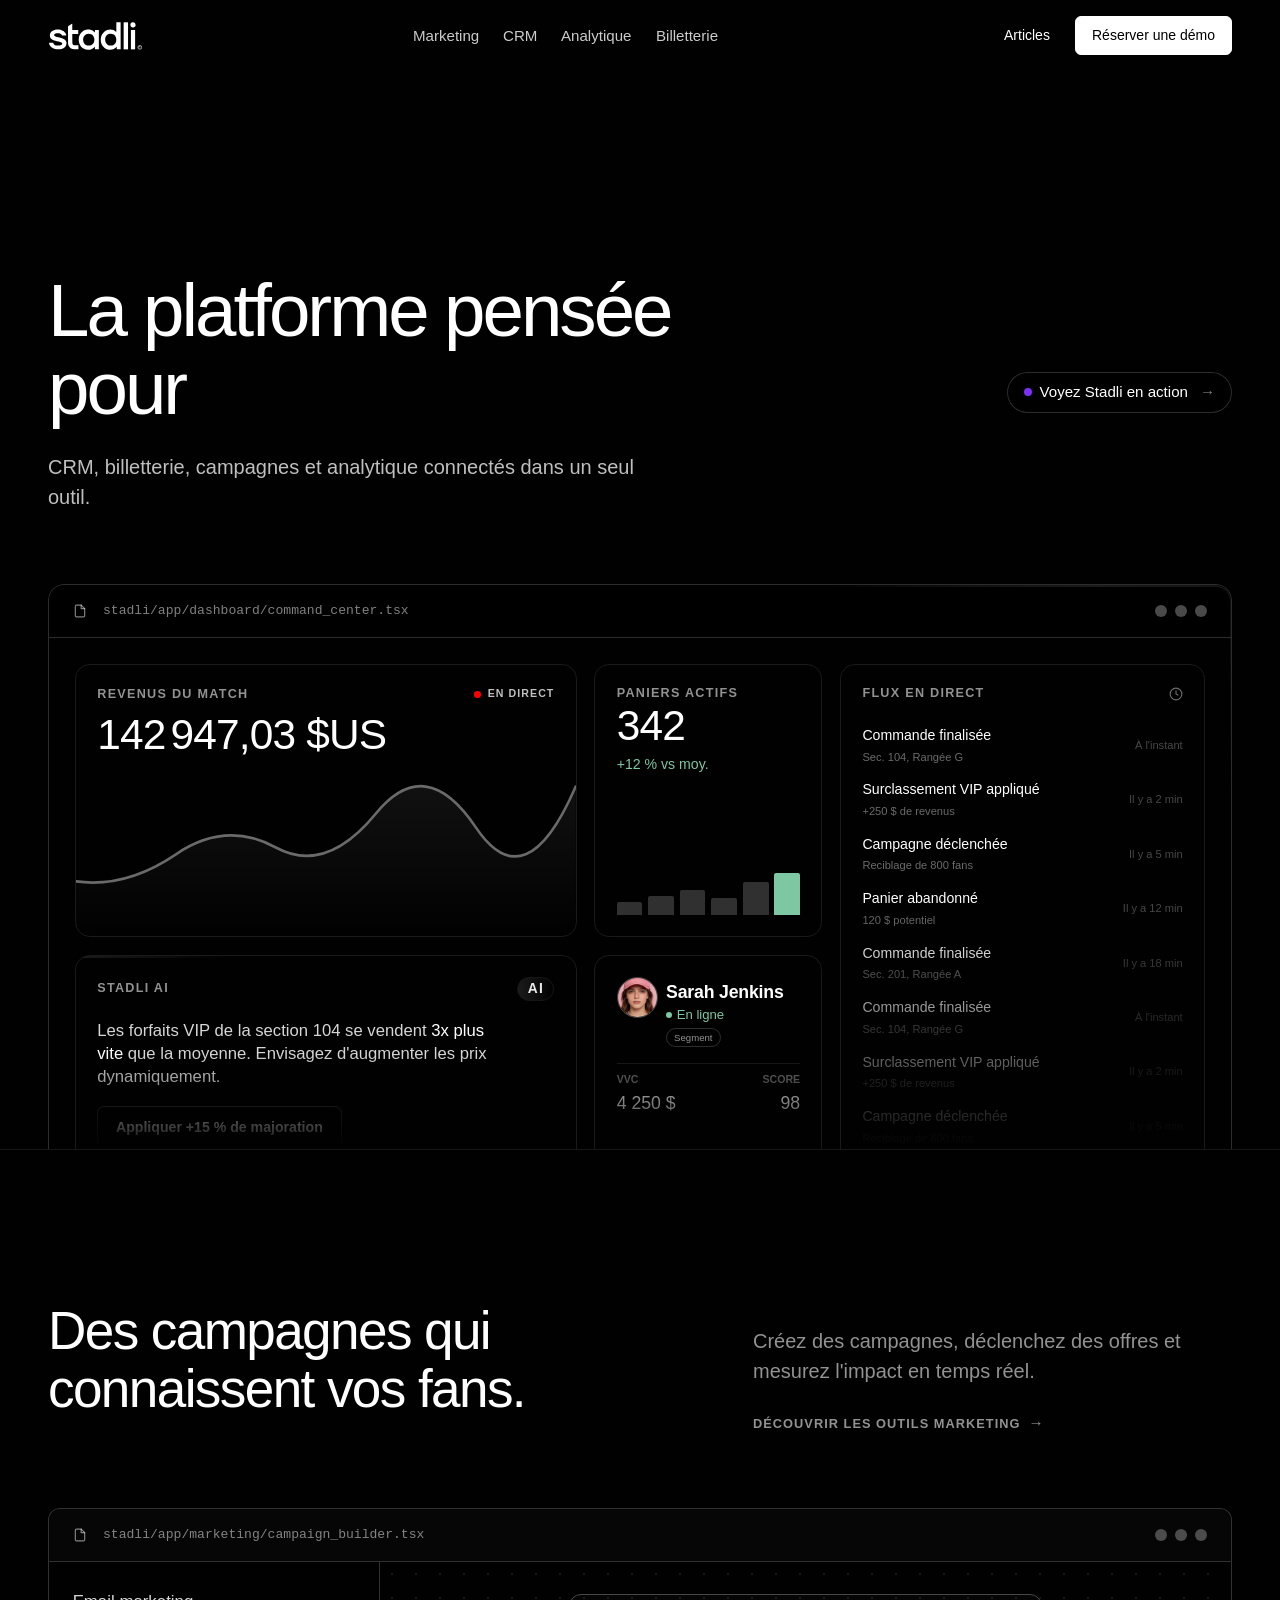
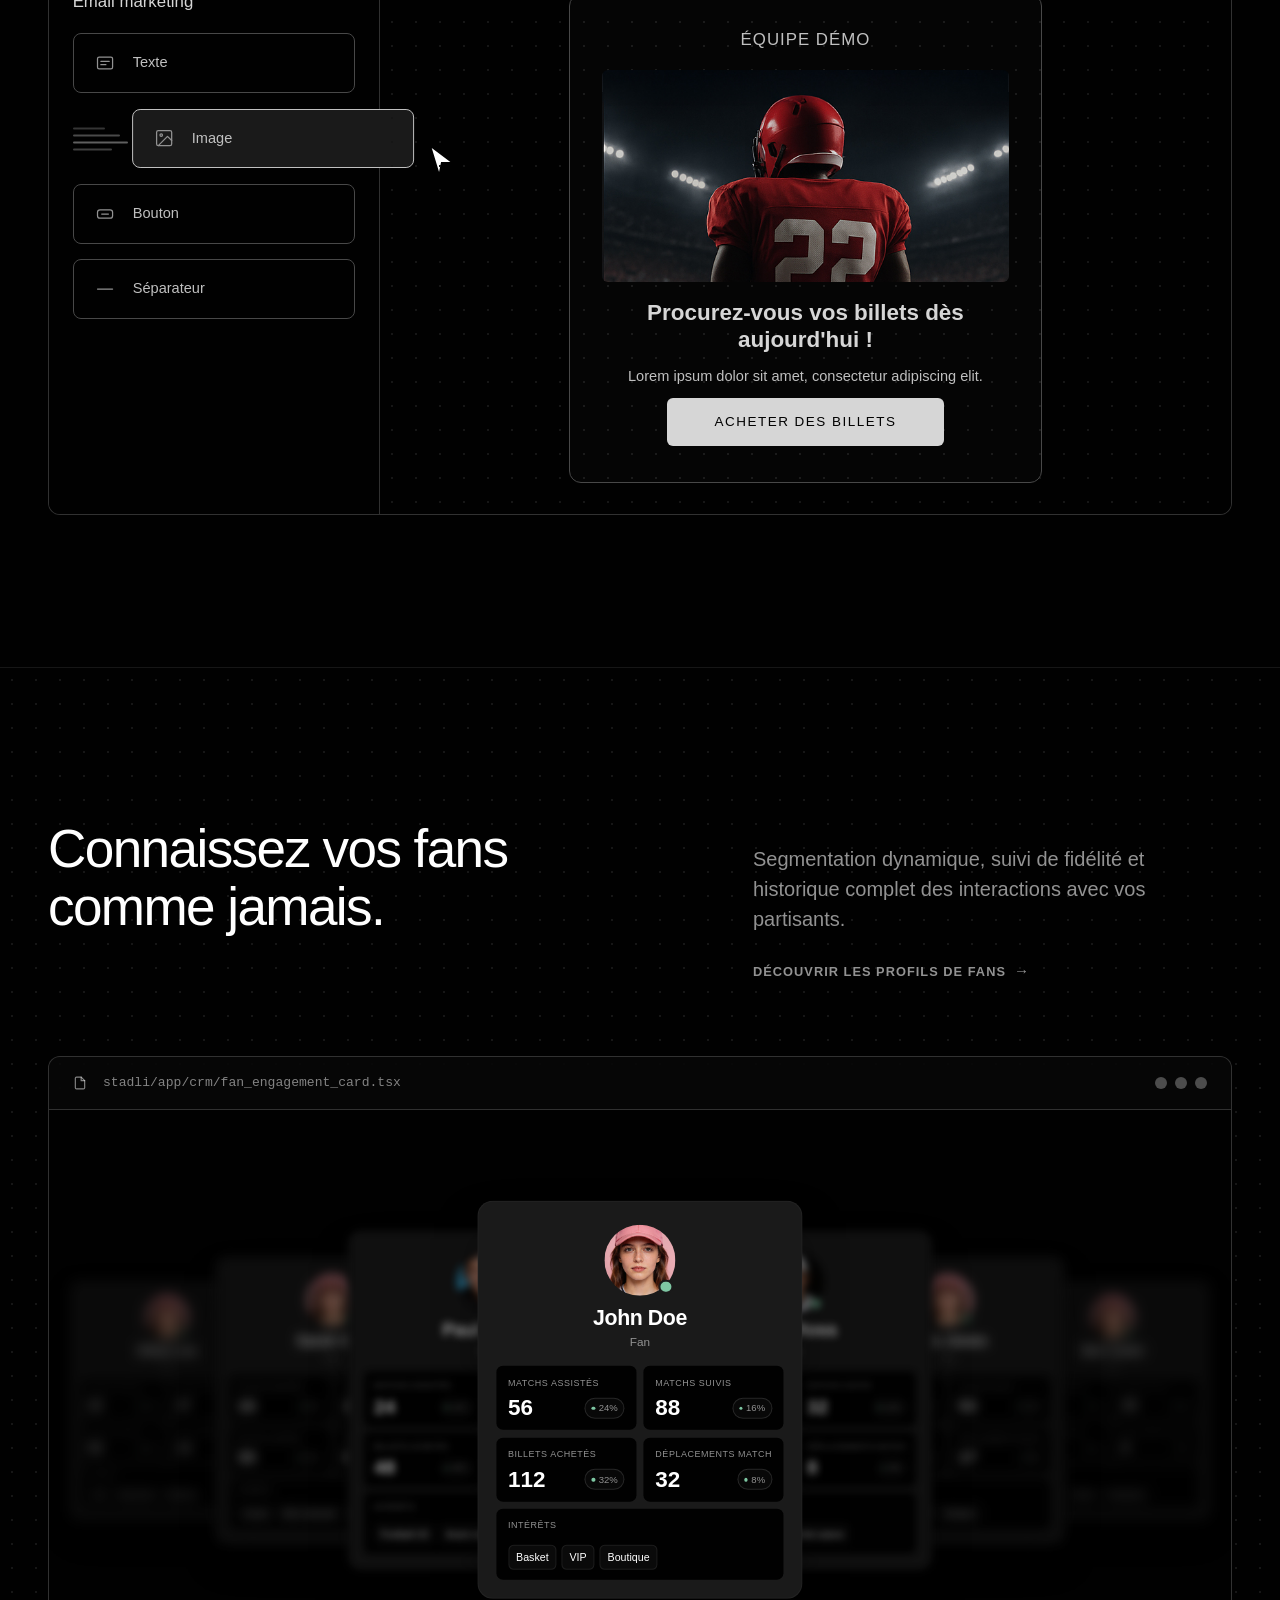
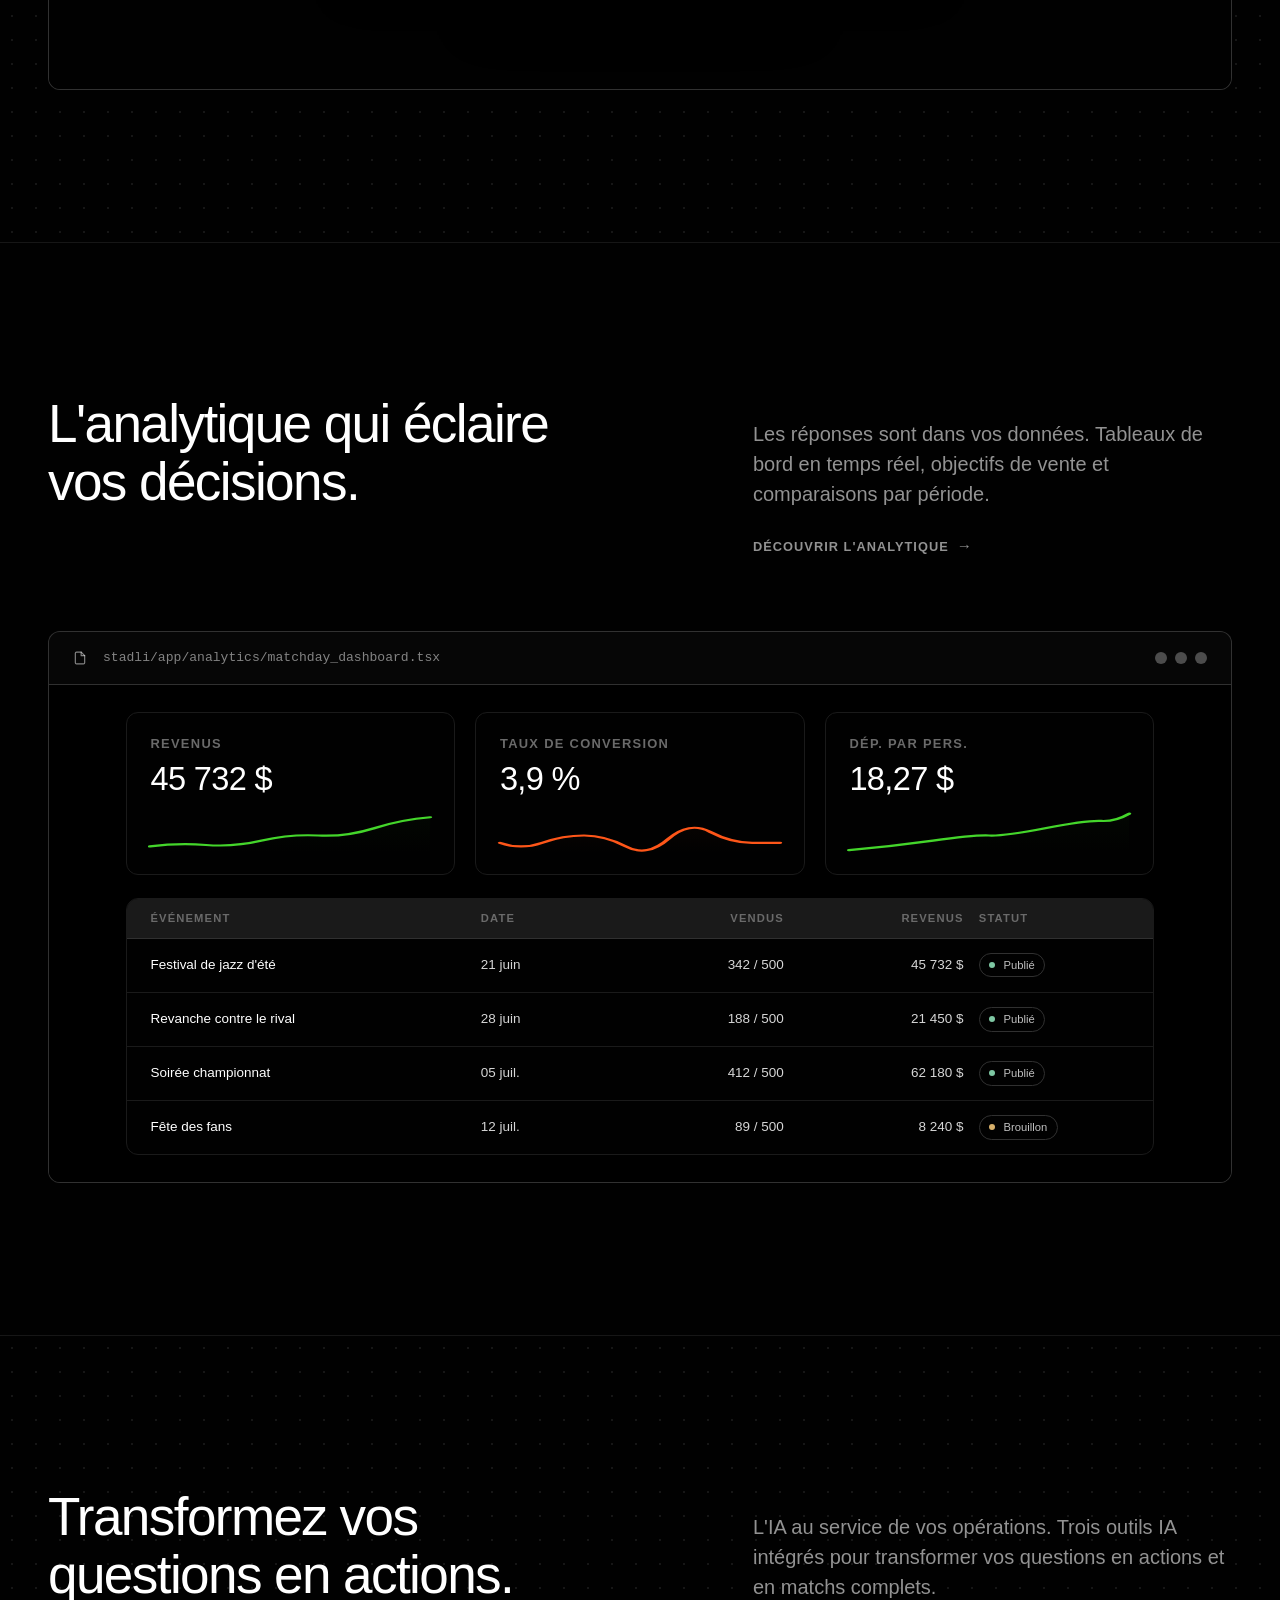
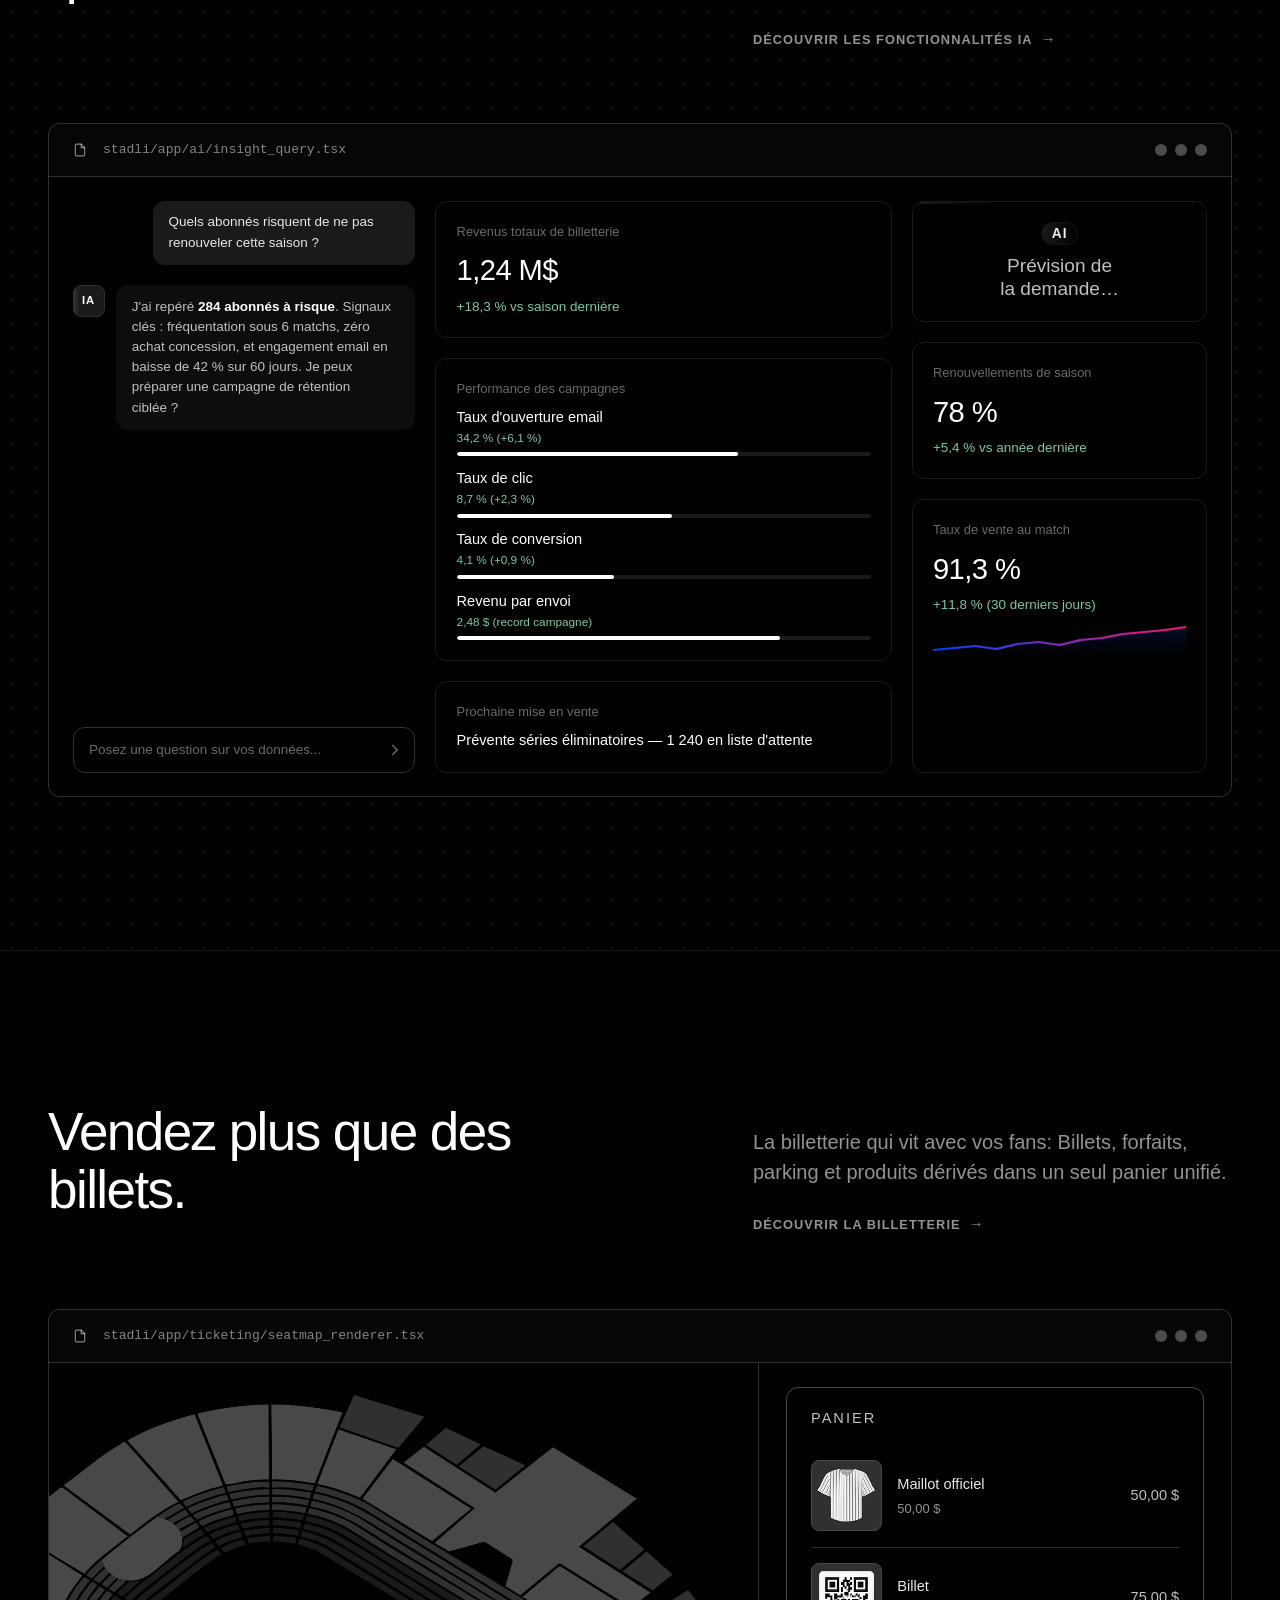
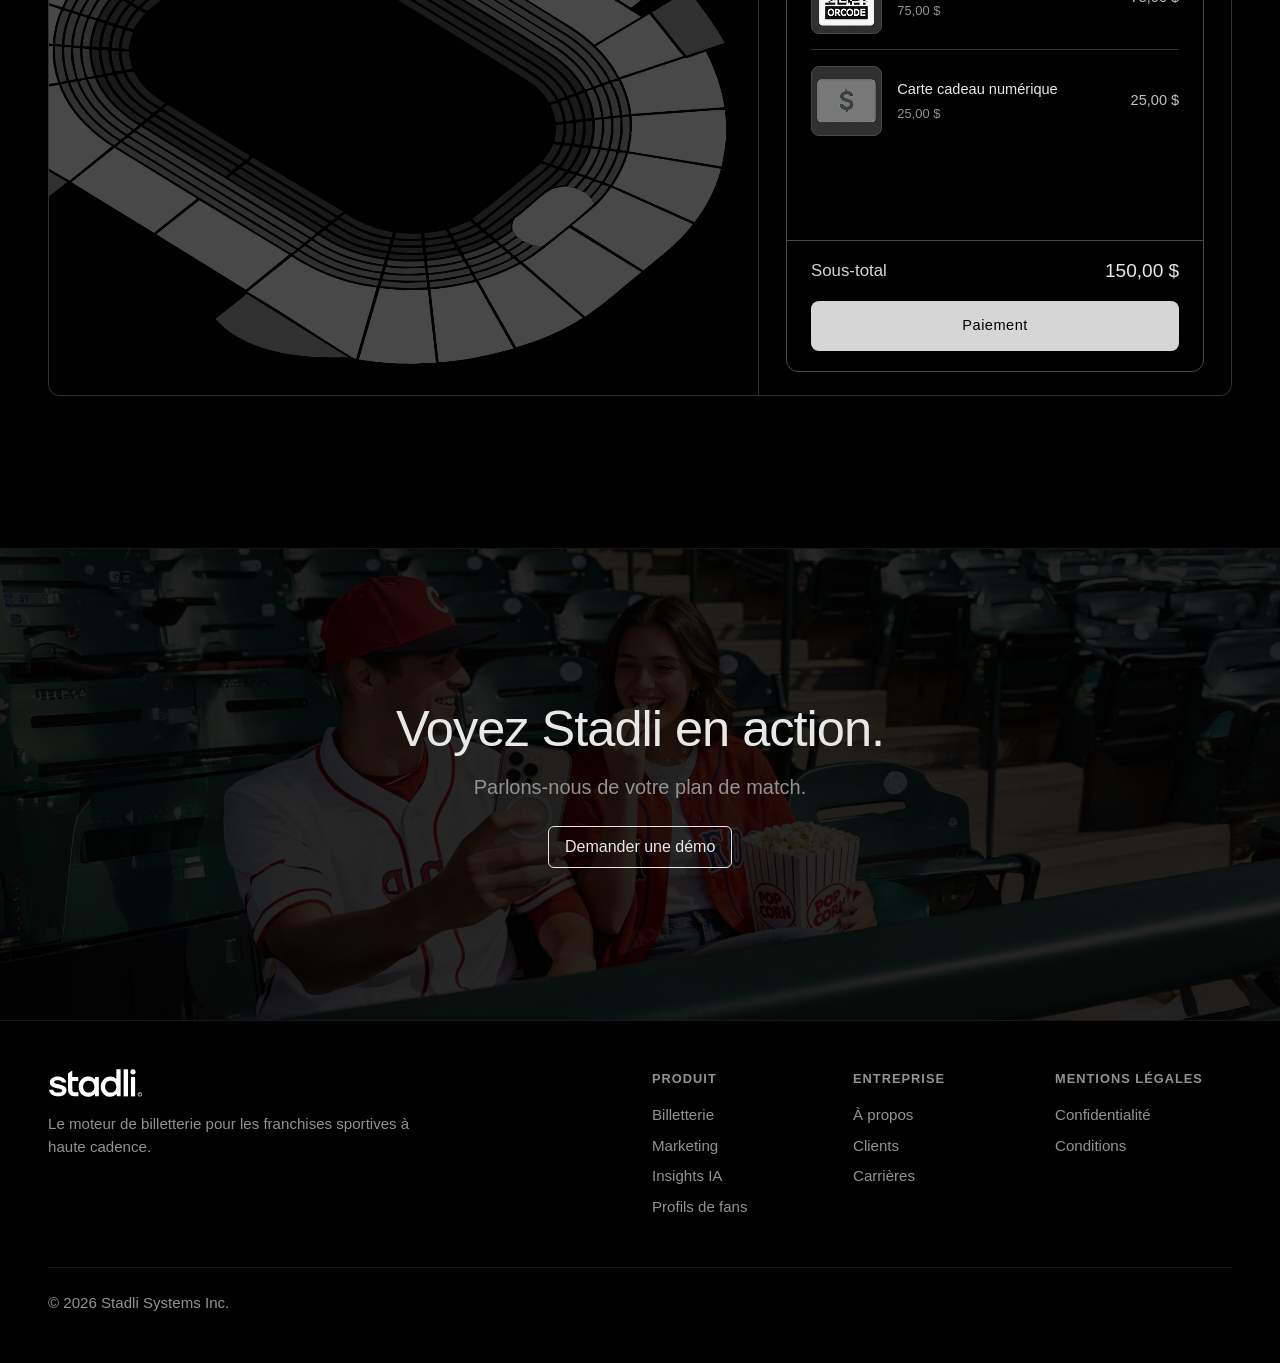
==== commit f91f9bb2: "Keep space between 'de' and 'la' when br hides on mobile" ====
--- a/index.html
+++ b/index.html
@@ -3323,7 +3323,7 @@
                     <div class="ai-right-grid">
                       <div class="ai-stats-card ai-generating">
                         <span class="badge badge-ai">AI</span>
-                        <div class="ai-generating-text">Prévision de<br>la demande&hellip;</div>
+                        <div class="ai-generating-text">Prévision de <br>la demande&hellip;</div>
                       </div>
                       <div class="ai-stats-card">
                         <div class="ai-card-label">Renouvellements de saison</div>
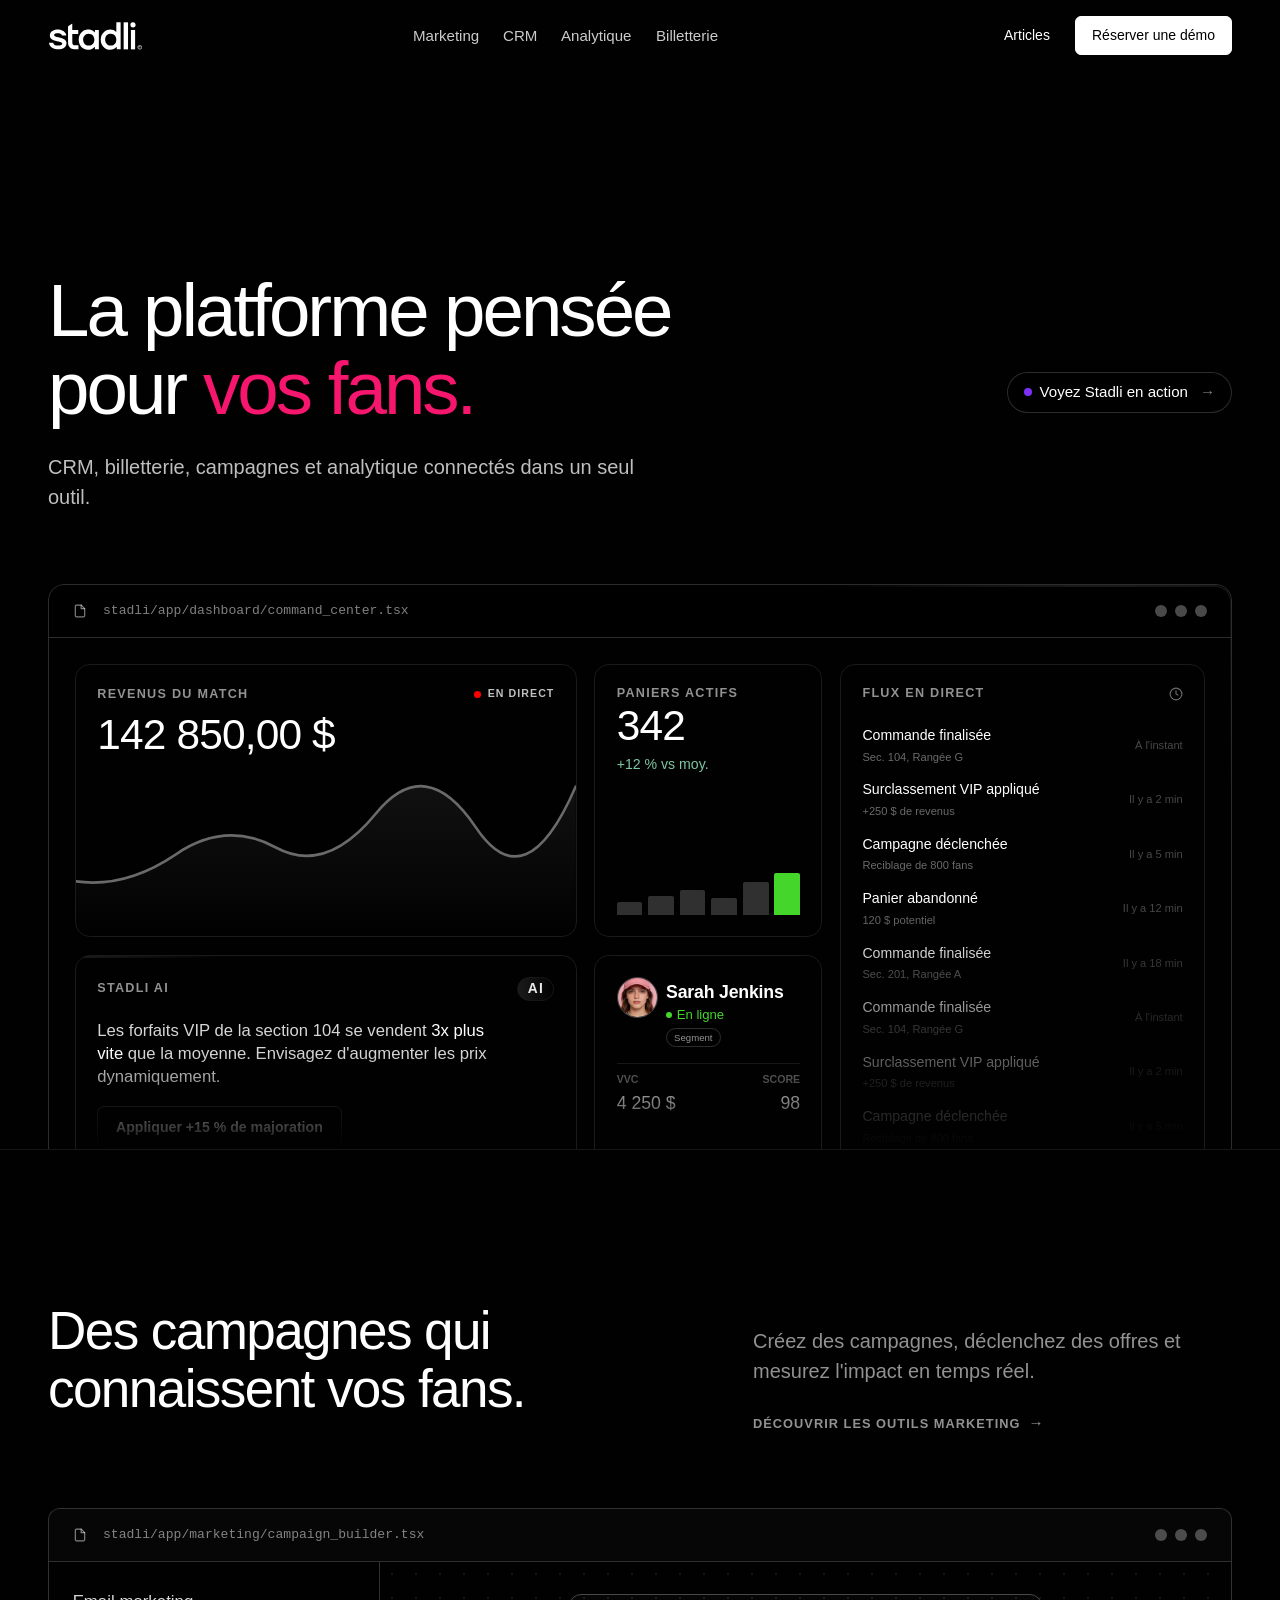
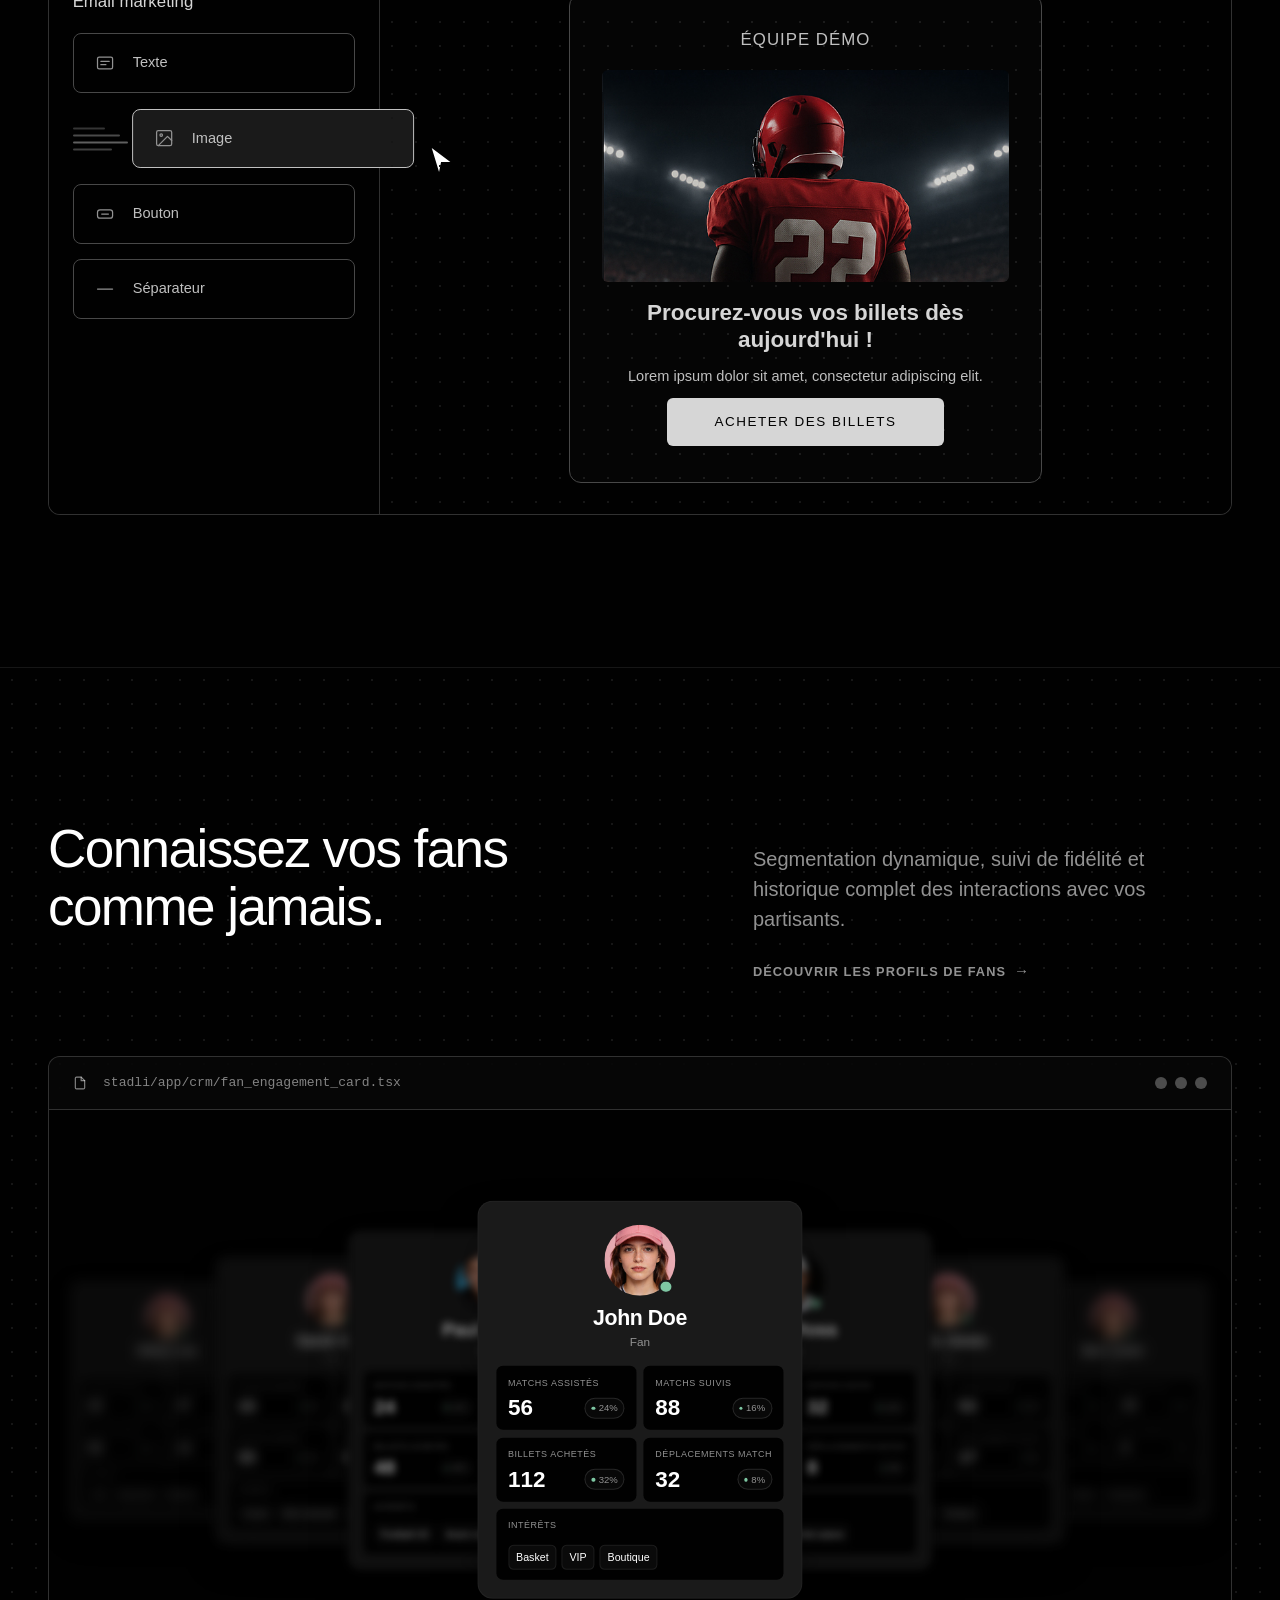
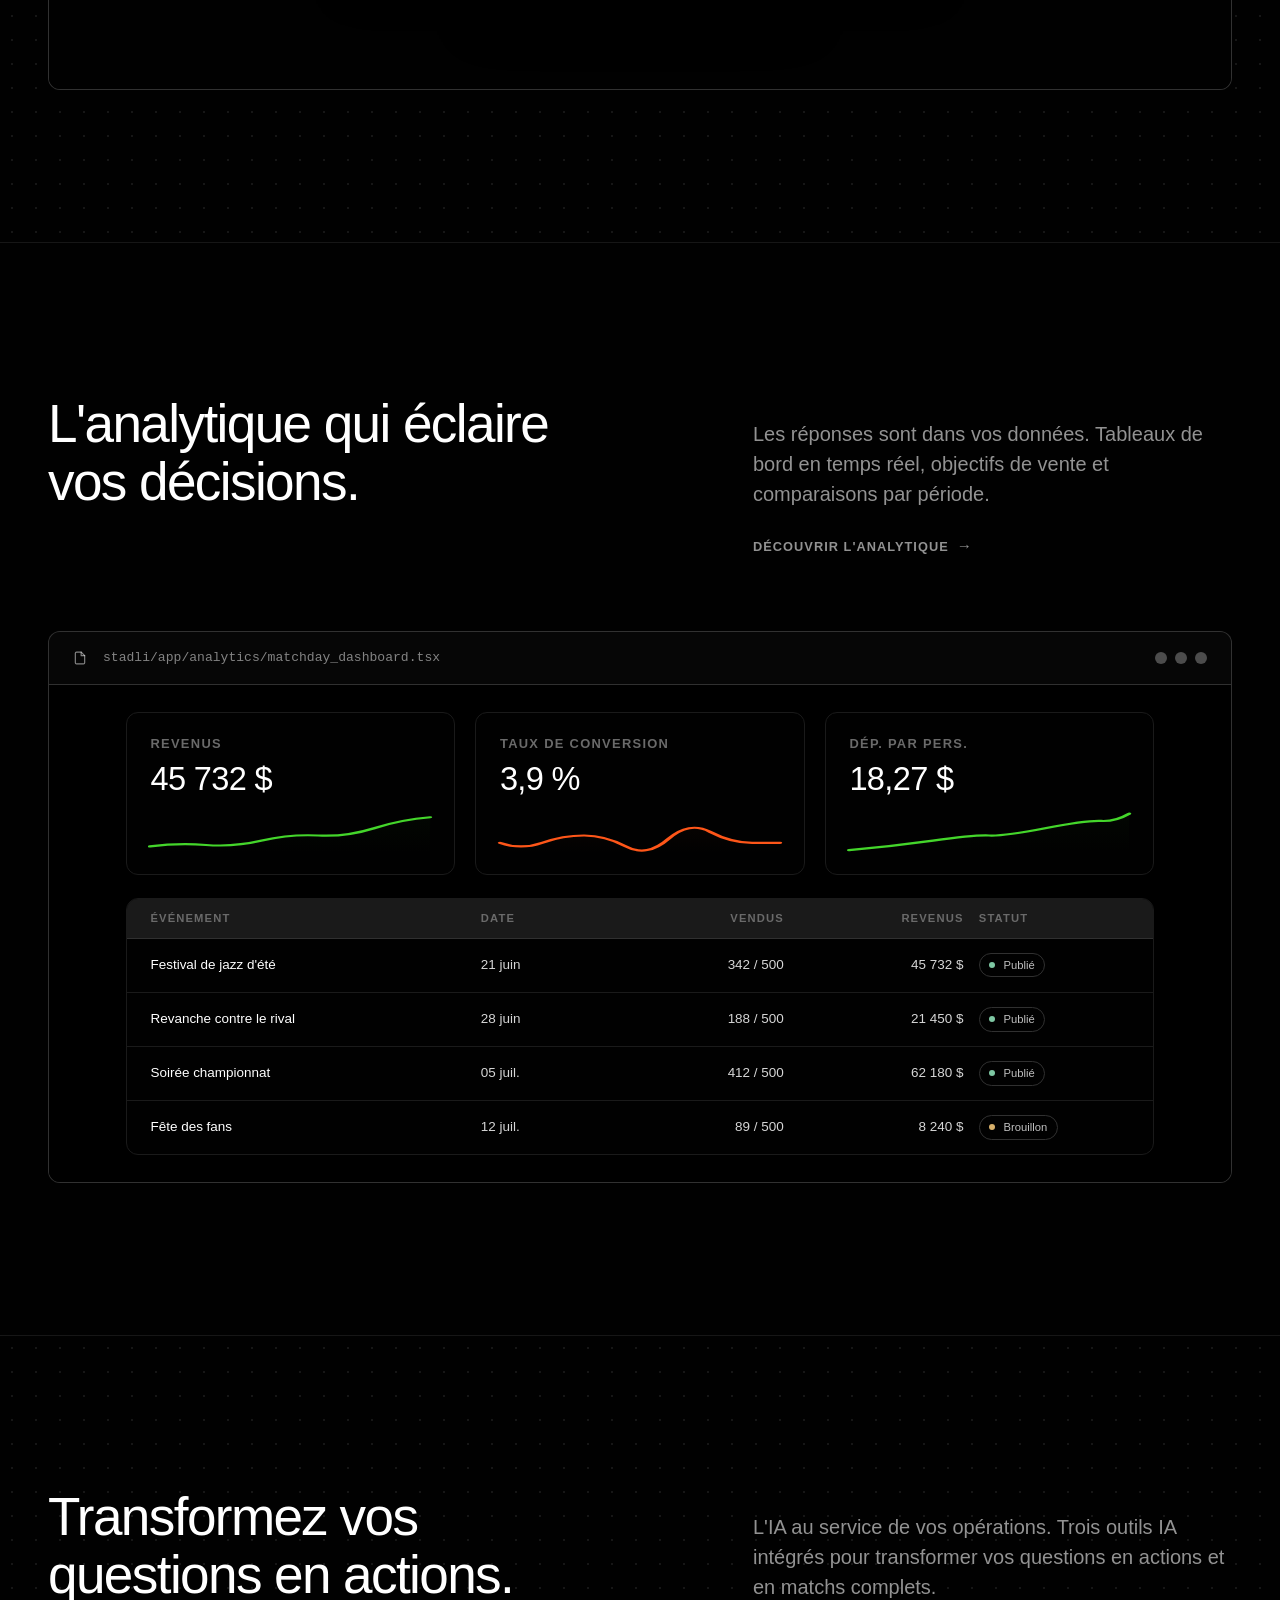
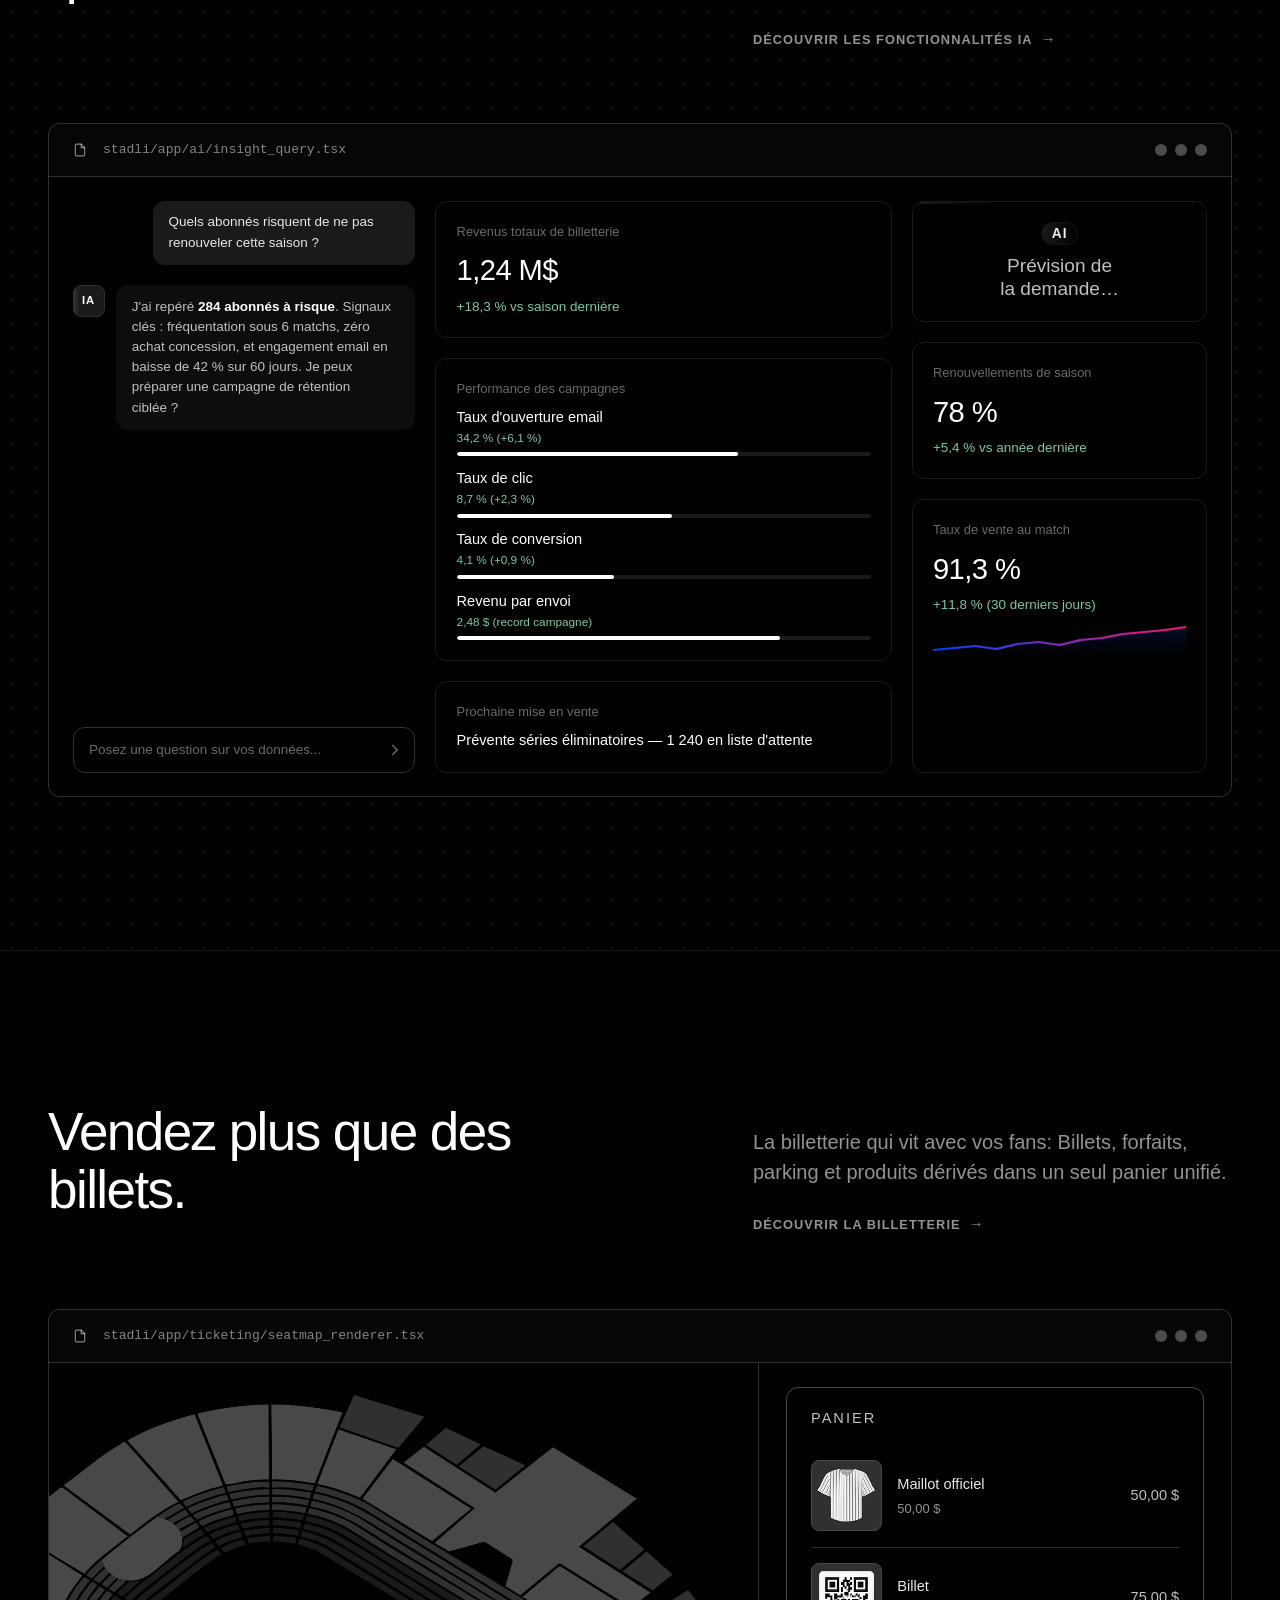
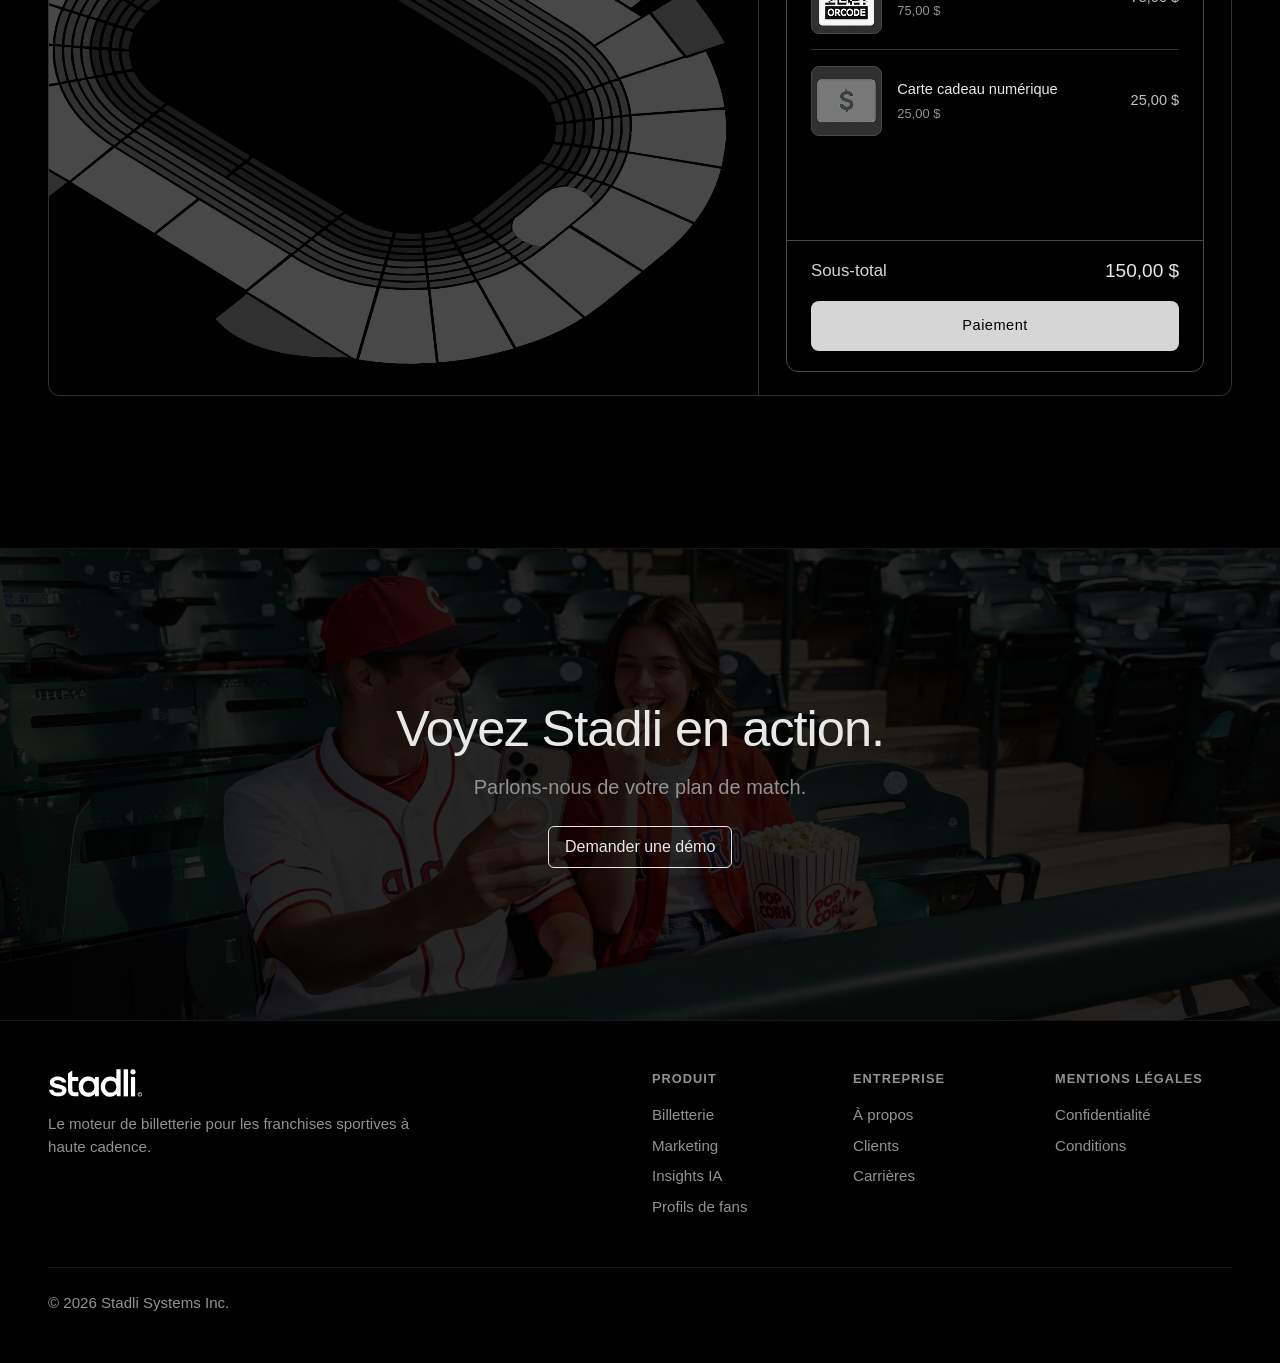
==== commit b9304301: "Use spec-green for active cart bar and En ligne indicator" ====
--- a/index.html
+++ b/index.html
@@ -698,7 +698,7 @@
       background-color: var(--stadli-gray-700);
       border-radius: 2px 2px 0 0;
     }
-    .bento-bar.active { background-color: var(--bs-success); }
+    .bento-bar.active { background-color: var(--spec-green); }
 
     /* 3. AI Insight (Bottom Left) — uses .ai-builder-zone shimmer pattern */
     .bento-ai {
@@ -777,8 +777,8 @@
     }
     .bento-fan-avatar img { width: 100%; height: 100%; object-fit: cover; display: block; }
     .bento-fan-name { font-size: clamp(10.26px, 1.49625cqi, 30.78px); font-weight: 600; color: var(--stadli-white); line-height: 1.1; letter-spacing: -0.01em; margin-top: 0.5cqi; }
-    .bento-fan-role { font-size: clamp(7.695px, 1.1115cqi, 20.52px); color: var(--bs-success); font-weight: 500; margin-top: 0.2cqi; display: flex; align-items: center; gap: 0.4cqi; }
-    .bento-fan-role-dot { width: 6px; height: 6px; border-radius: 50%; background-color: var(--bs-success); animation: bento-pulse-green 2s infinite; }
+    .bento-fan-role { font-size: clamp(7.695px, 1.1115cqi, 20.52px); color: var(--spec-green); font-weight: 500; margin-top: 0.2cqi; display: flex; align-items: center; gap: 0.4cqi; }
+    .bento-fan-role-dot { width: 6px; height: 6px; border-radius: 50%; background-color: var(--spec-green); animation: bento-pulse-green 2s infinite; }
 
     @keyframes bento-pulse-green {
       0%   { box-shadow: 0 0 0 0 rgba(68, 214, 43, 0.4); }
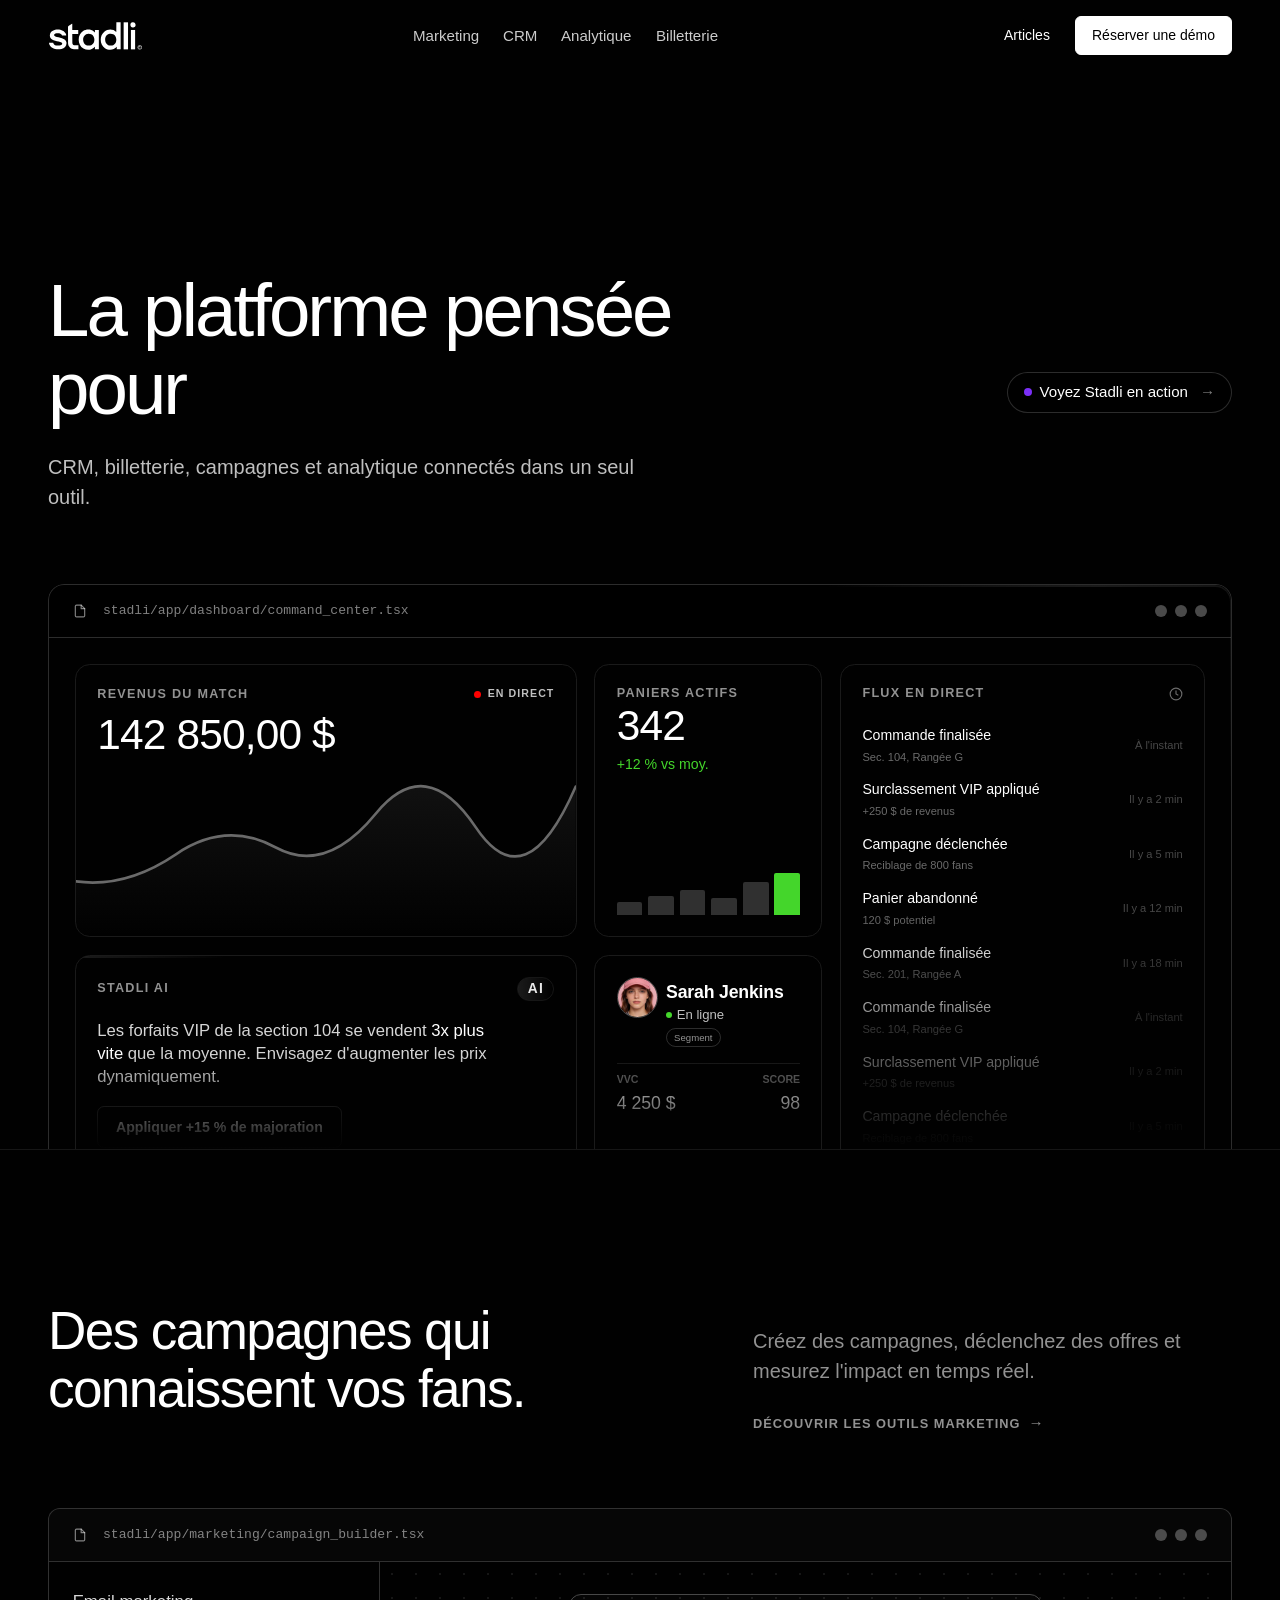
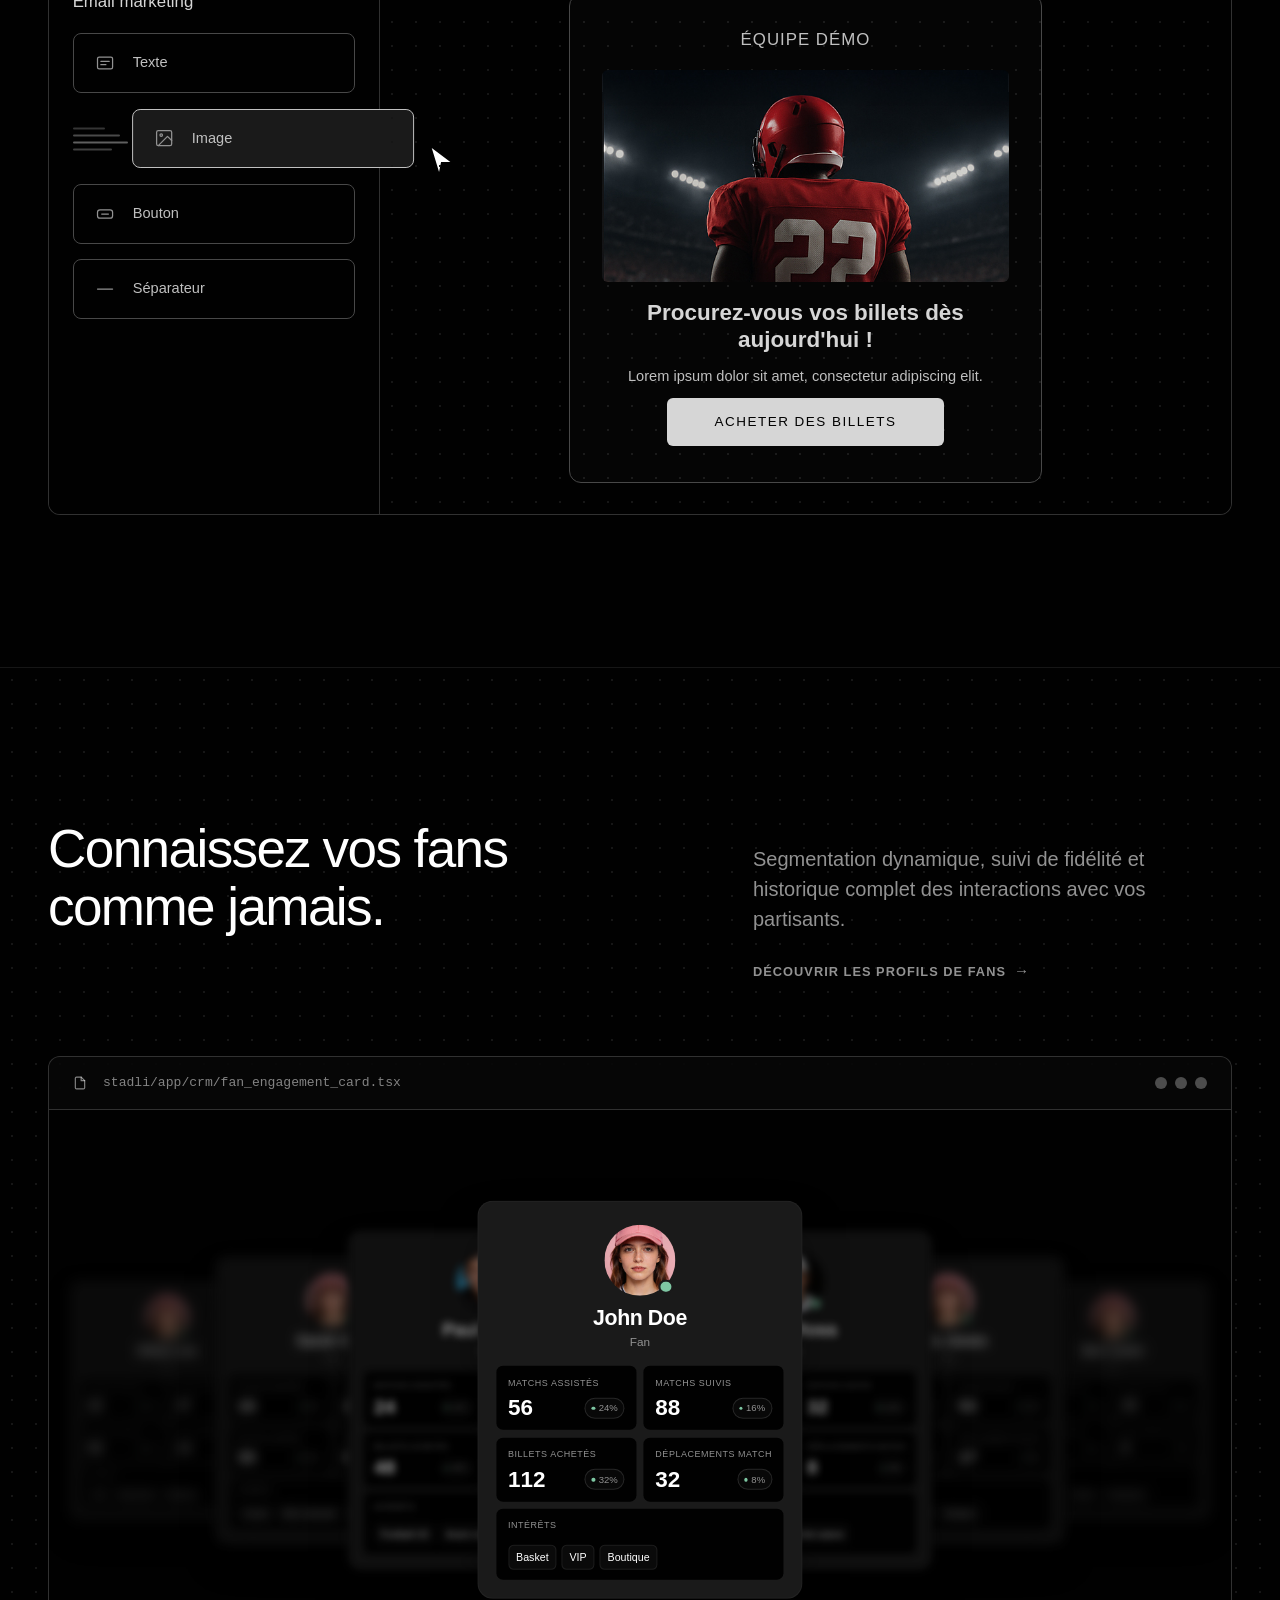
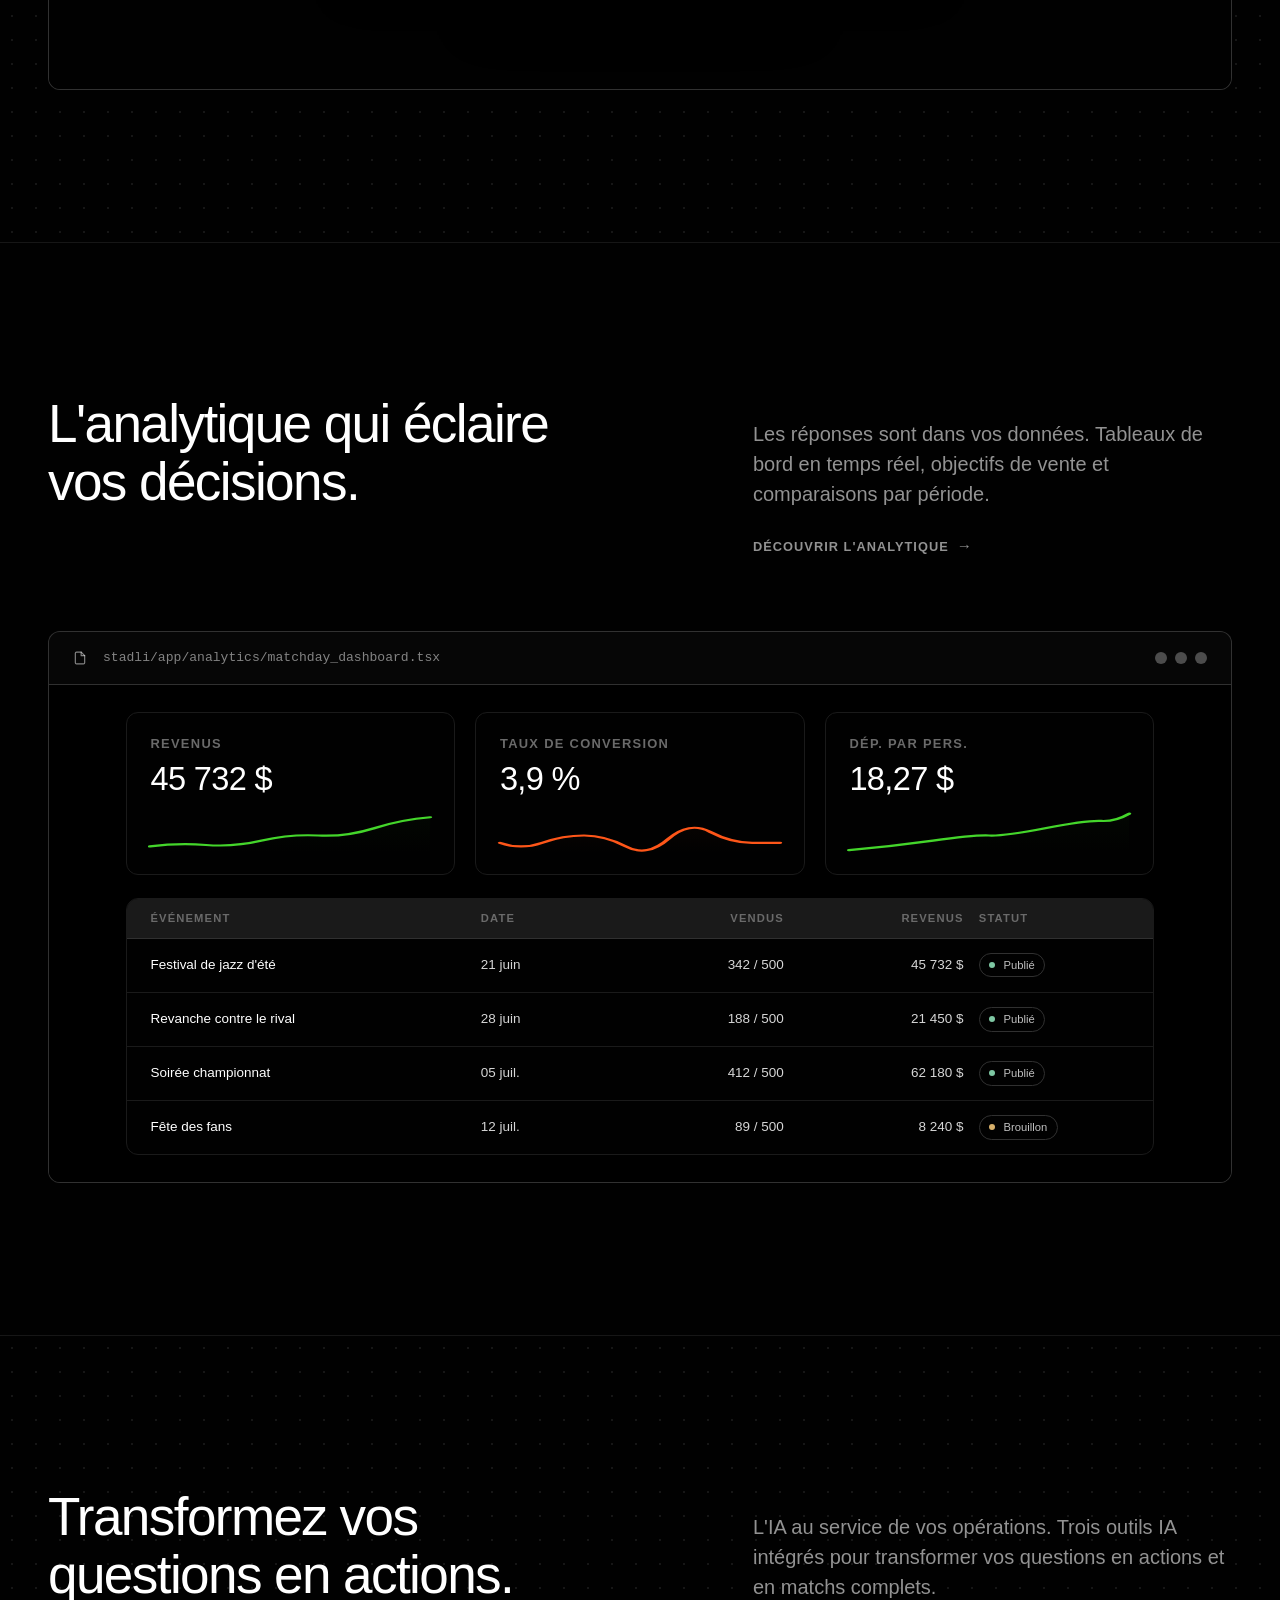
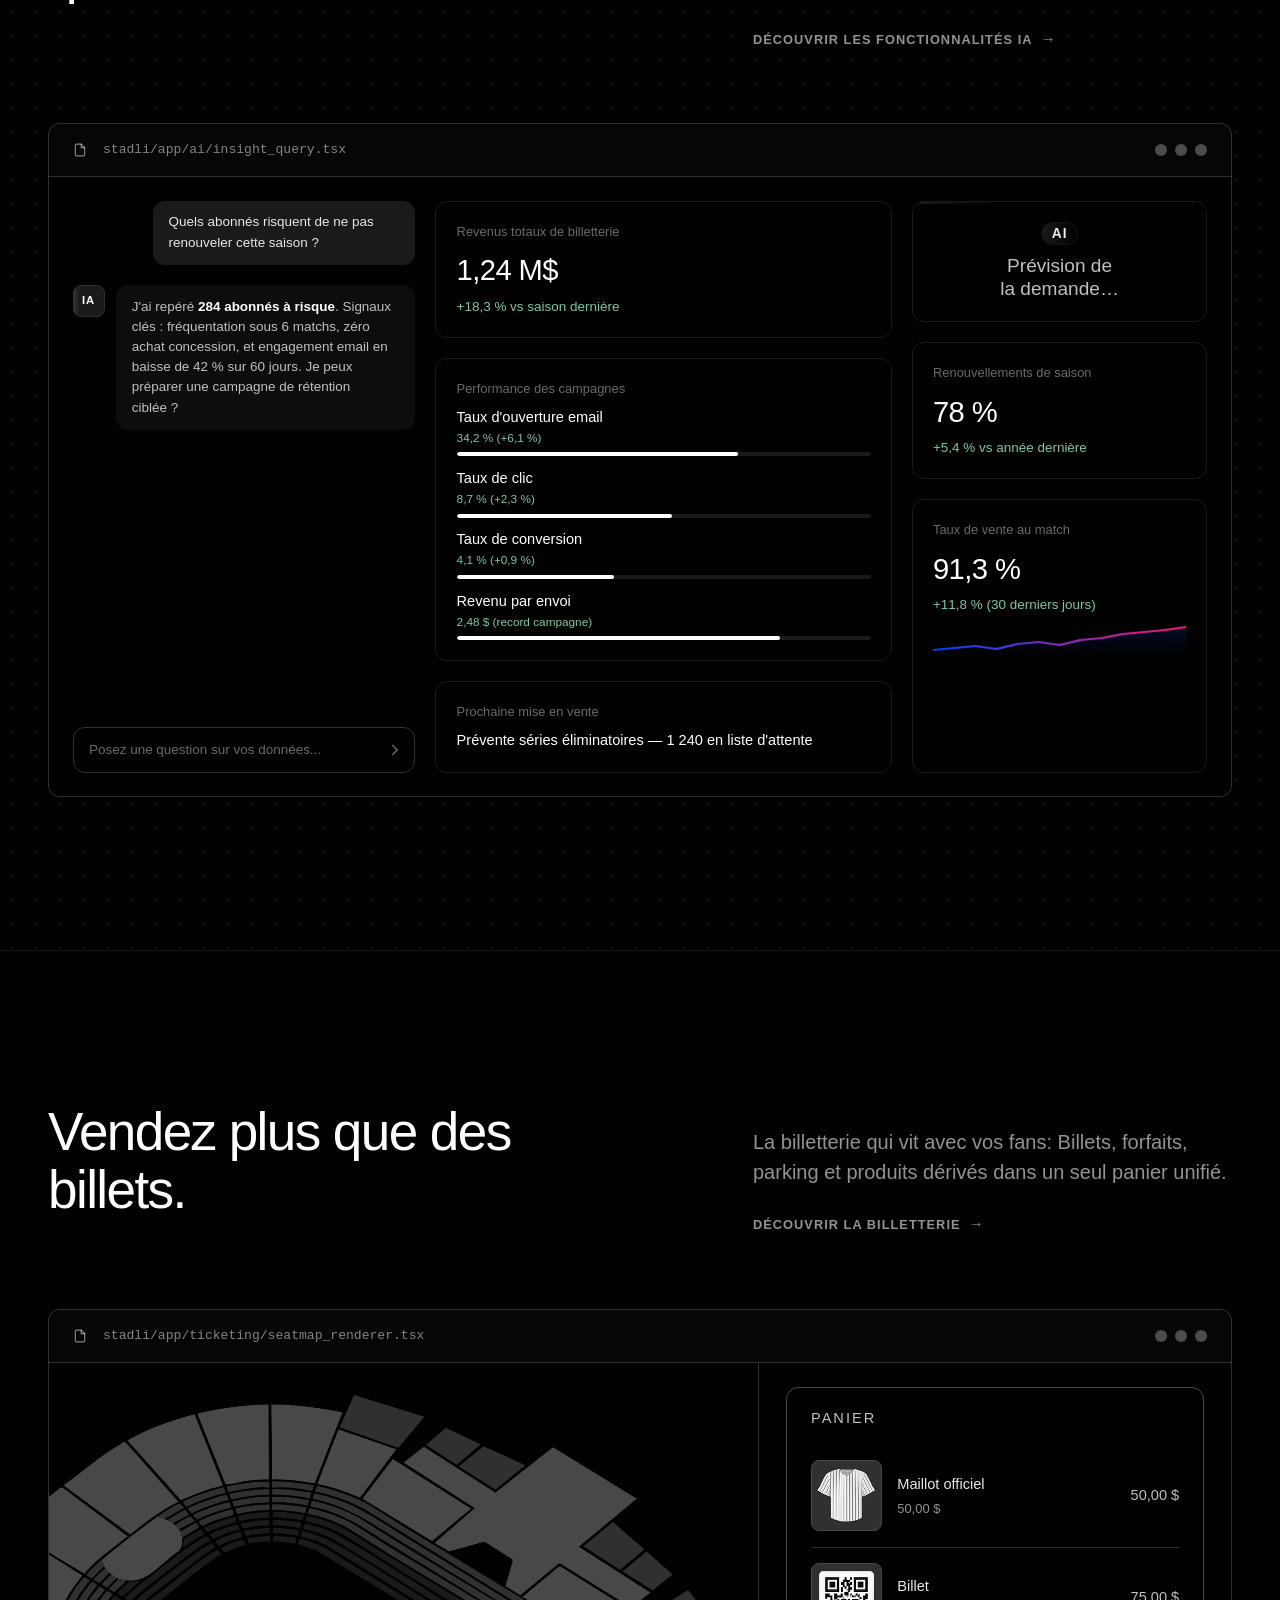
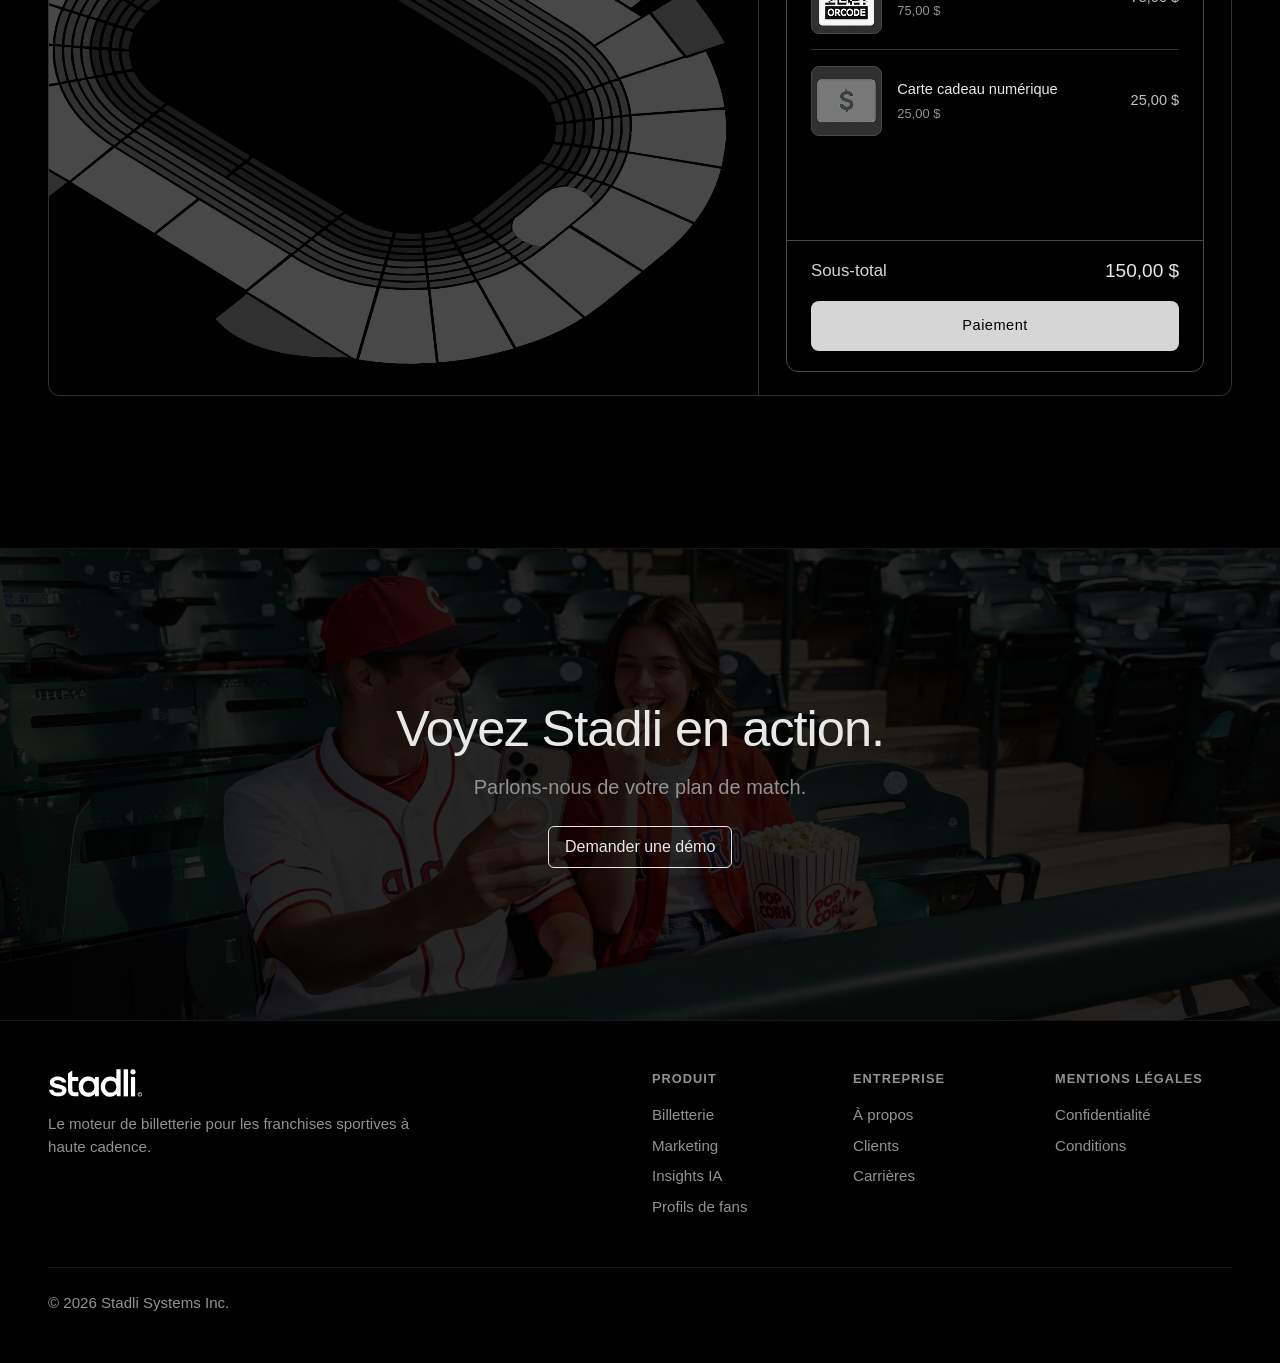
==== commit 01cf8a0d: "Trend-up spec-green, neutralize En ligne text (dot stays green)" ====
--- a/index.html
+++ b/index.html
@@ -682,7 +682,7 @@
     .bento-carts { grid-column: 2 / 3; grid-row: 1 / 2; }
     .bento-trend-up {
       font-size: clamp(6.84px, 1.197cqi, 22.23px);
-      color: var(--bs-success);
+      color: var(--spec-green);
       font-weight: 500;
       margin-top: 0.5cqi;
     }
@@ -777,7 +777,7 @@
     }
     .bento-fan-avatar img { width: 100%; height: 100%; object-fit: cover; display: block; }
     .bento-fan-name { font-size: clamp(10.26px, 1.49625cqi, 30.78px); font-weight: 600; color: var(--stadli-white); line-height: 1.1; letter-spacing: -0.01em; margin-top: 0.5cqi; }
-    .bento-fan-role { font-size: clamp(7.695px, 1.1115cqi, 20.52px); color: var(--spec-green); font-weight: 500; margin-top: 0.2cqi; display: flex; align-items: center; gap: 0.4cqi; }
+    .bento-fan-role { font-size: clamp(7.695px, 1.1115cqi, 20.52px); color: var(--stadli-gray-300); font-weight: 500; margin-top: 0.2cqi; display: flex; align-items: center; gap: 0.4cqi; }
     .bento-fan-role-dot { width: 6px; height: 6px; border-radius: 50%; background-color: var(--spec-green); animation: bento-pulse-green 2s infinite; }
 
     @keyframes bento-pulse-green {
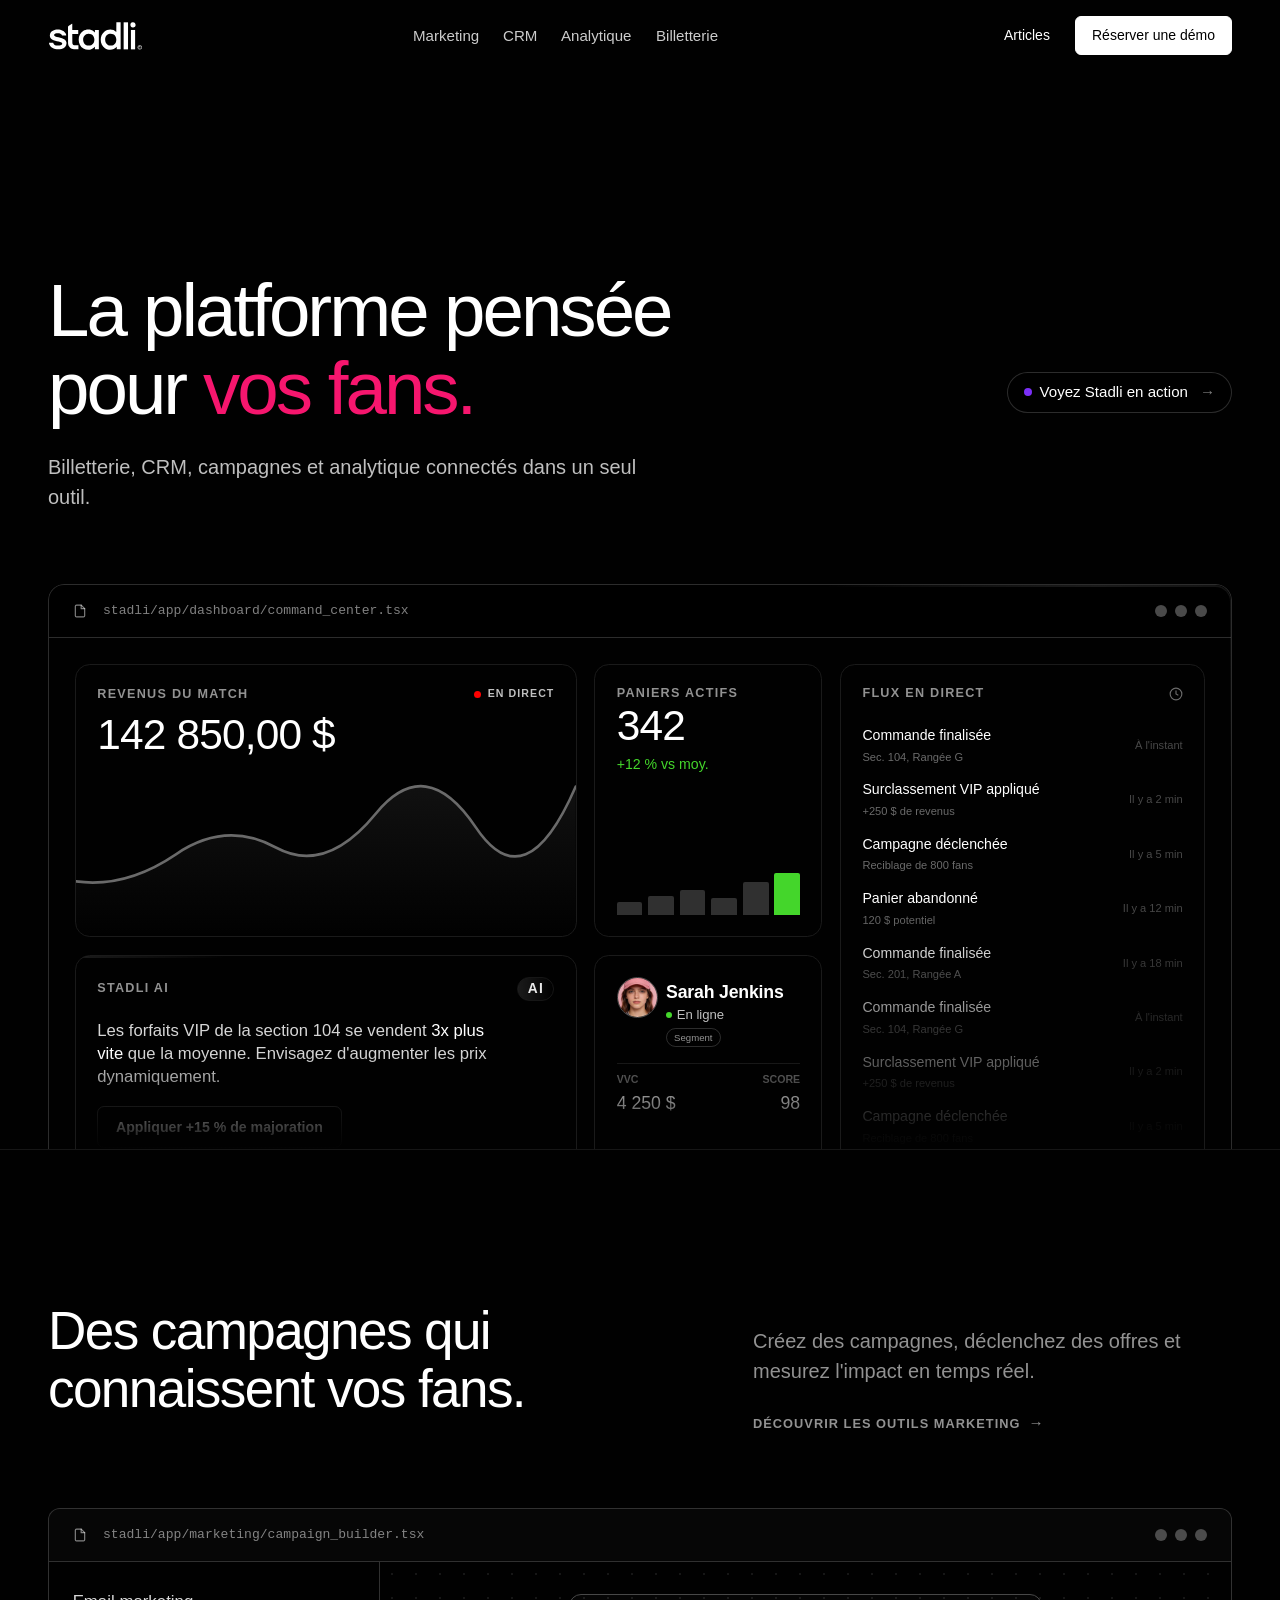
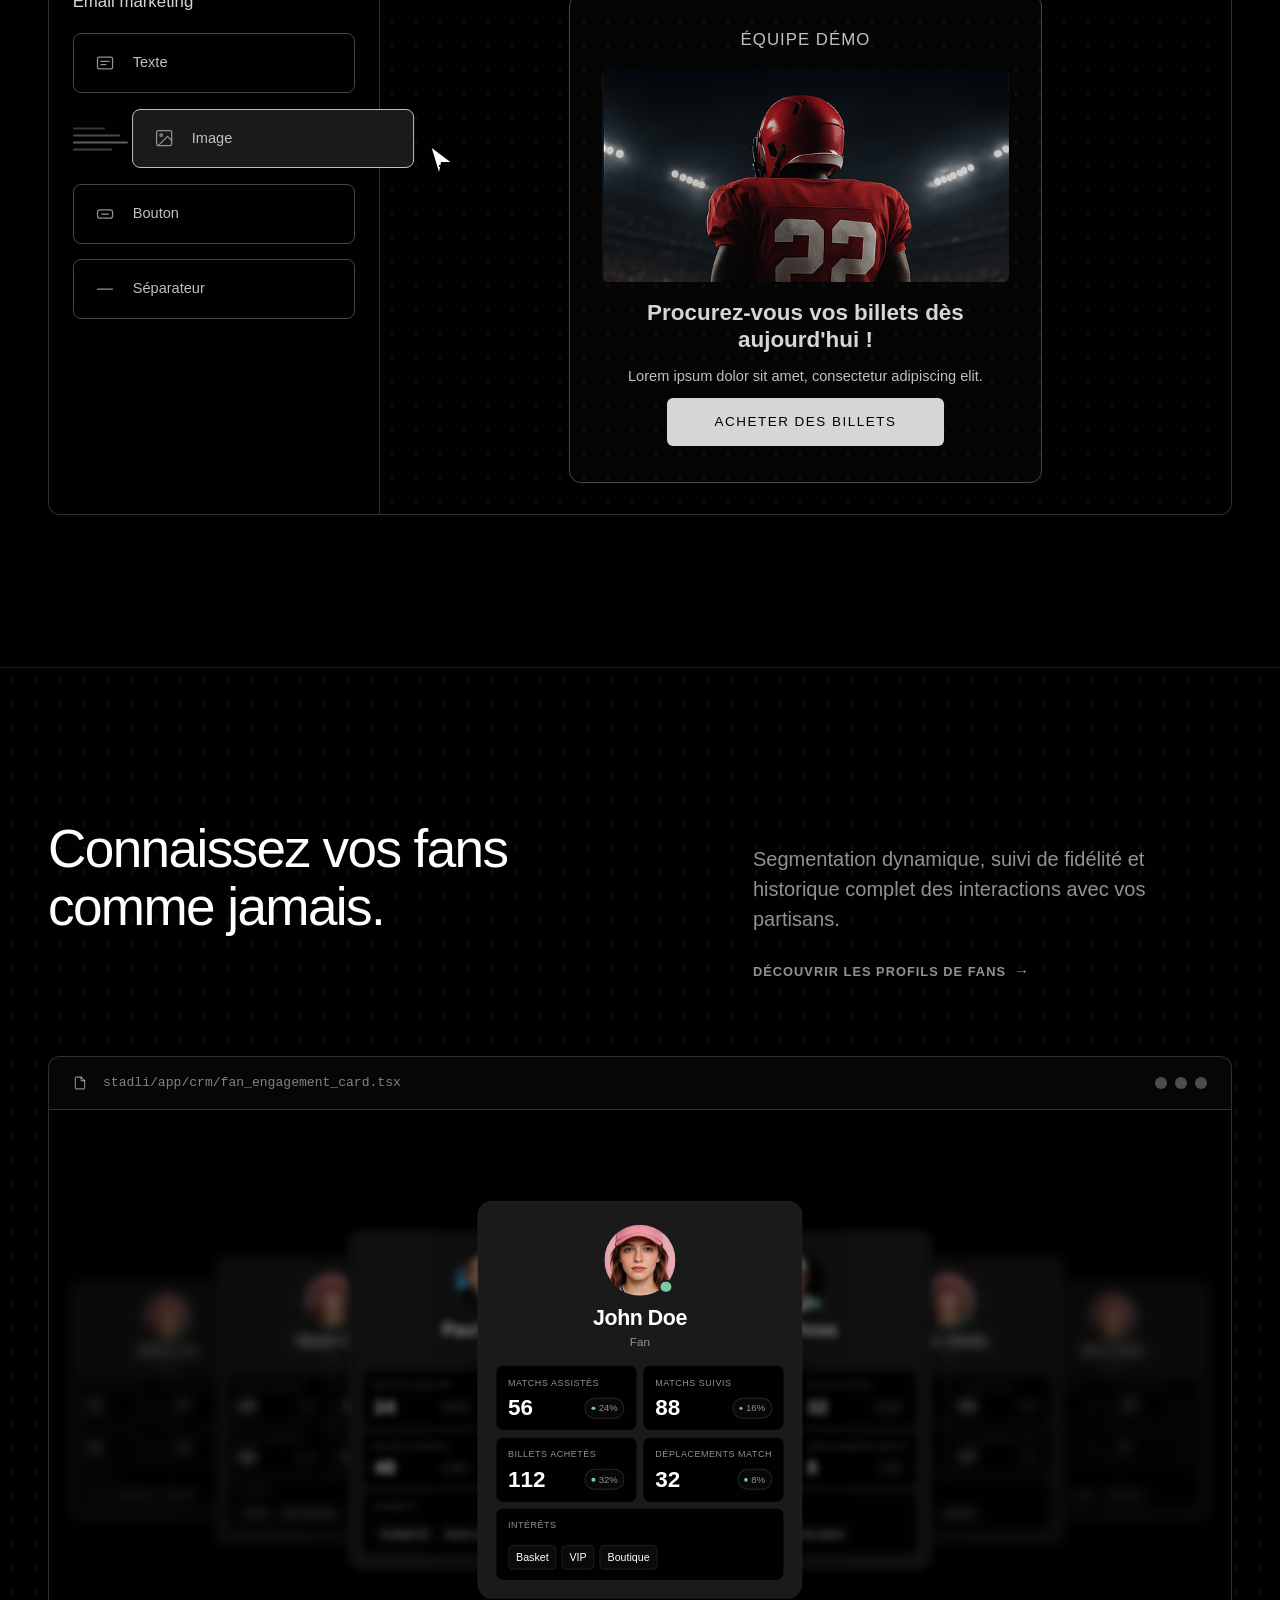
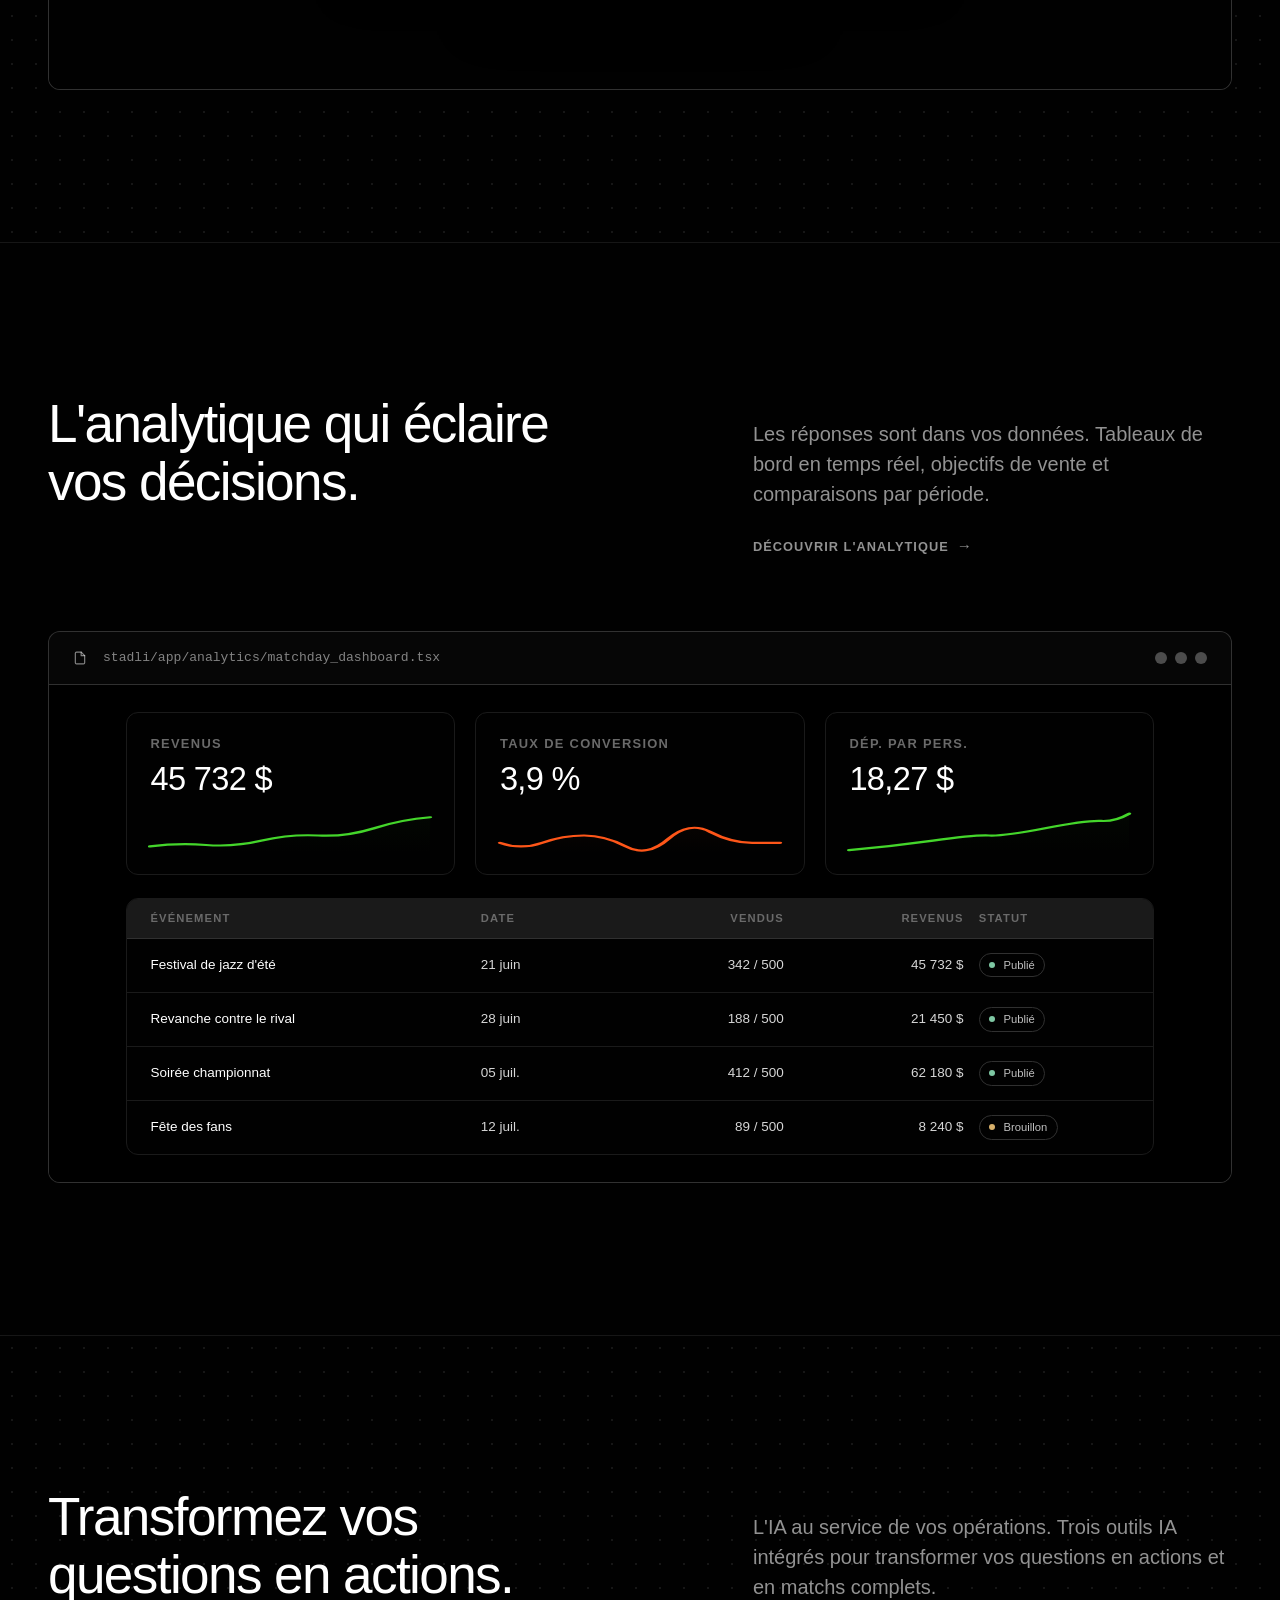
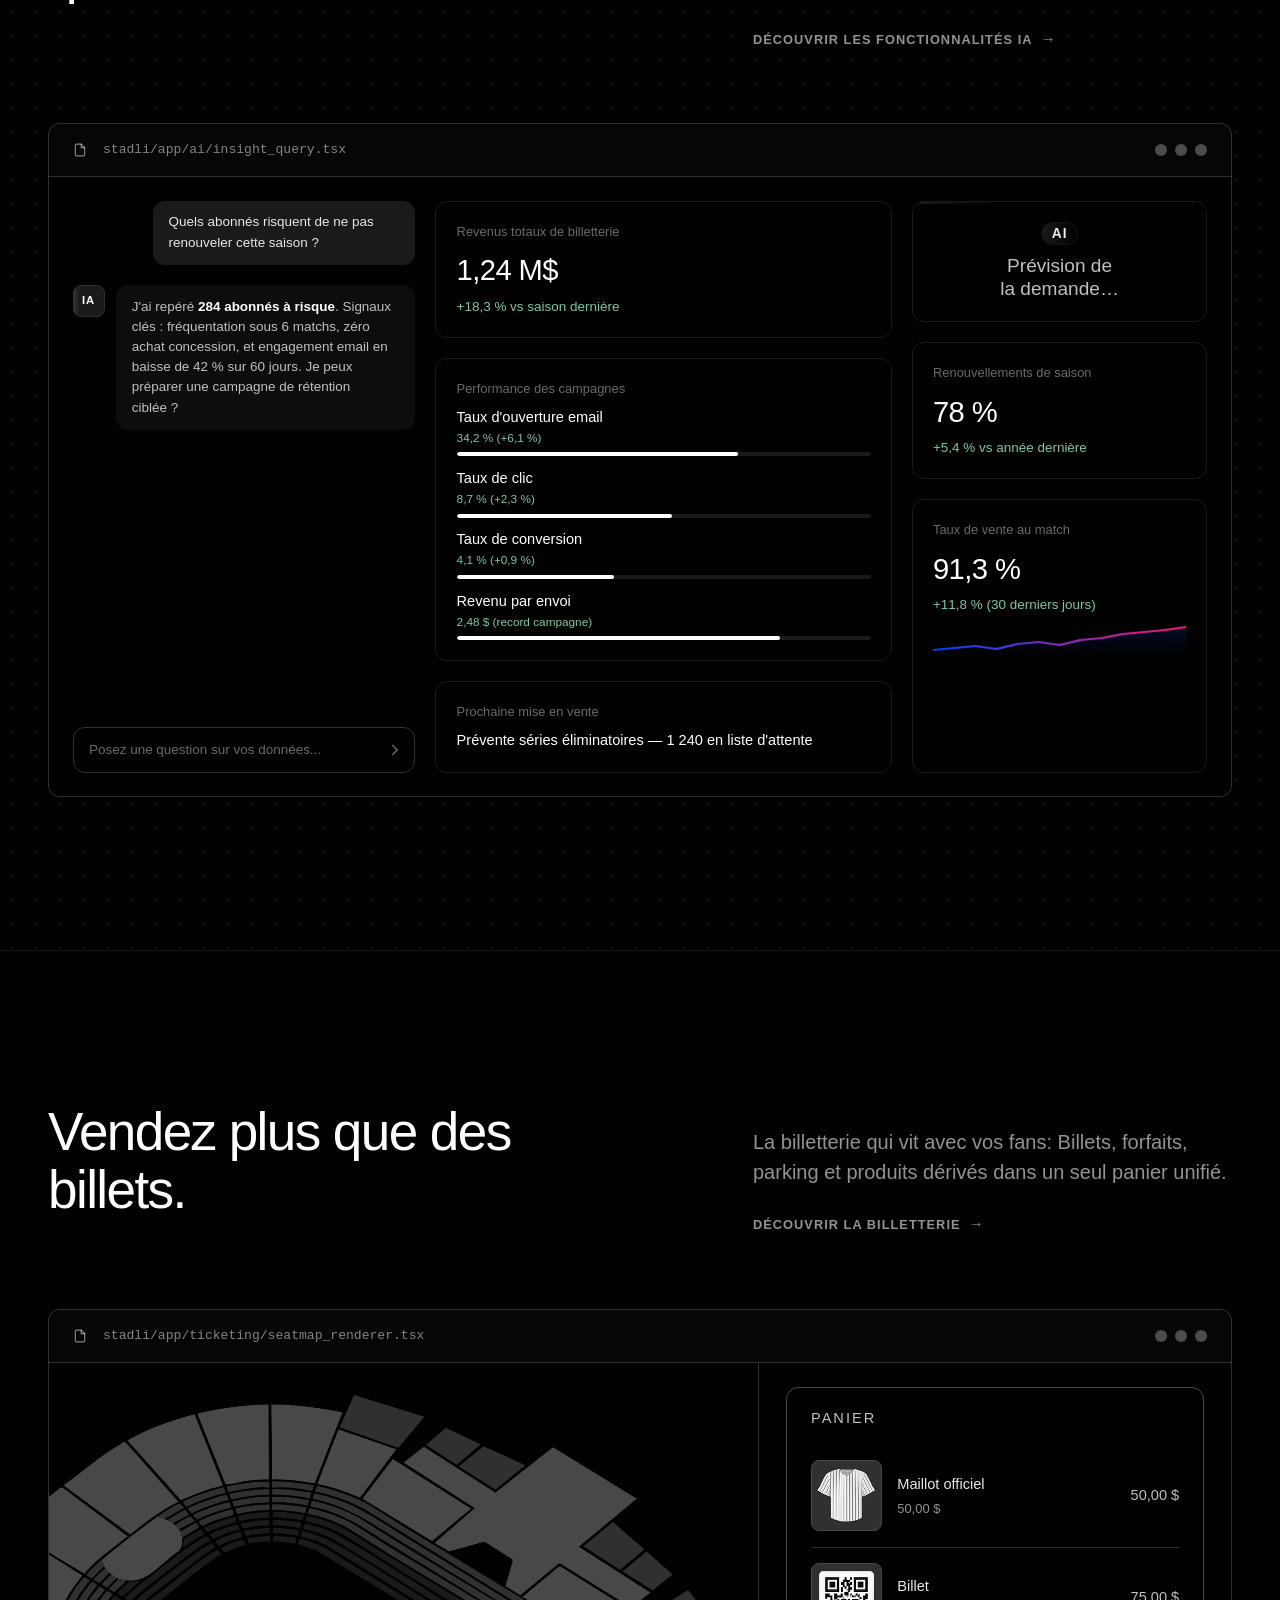
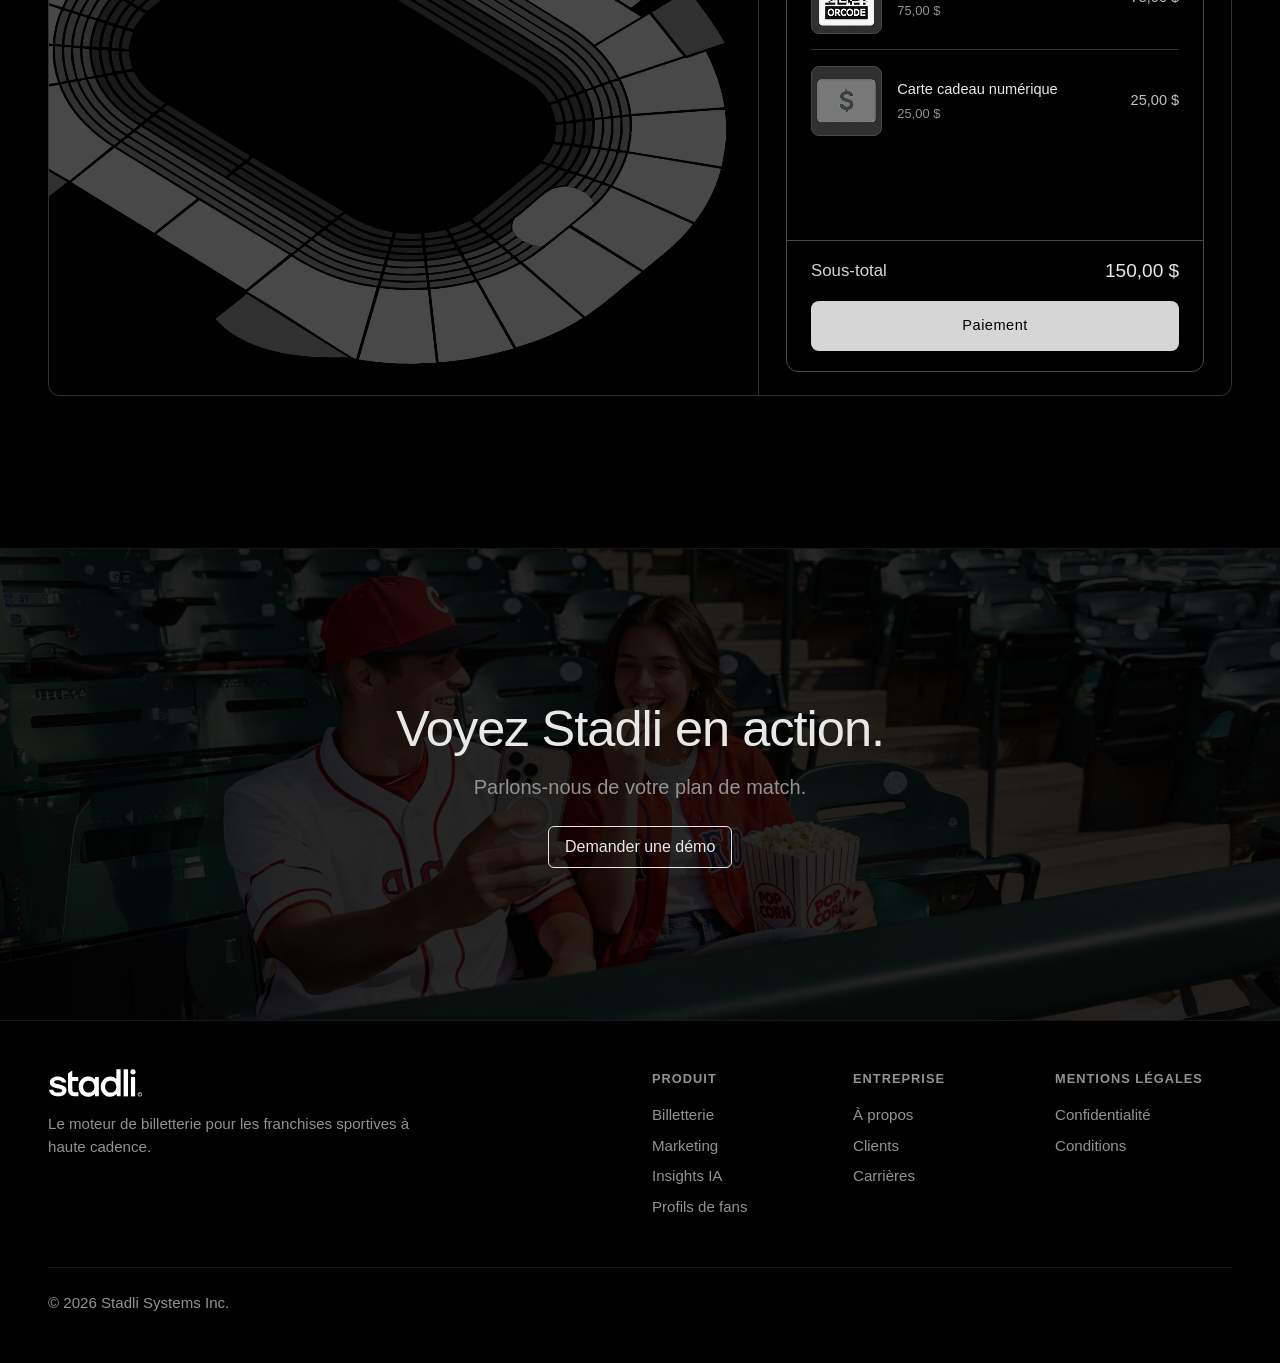
==== commit f1b0b4d0: "o2f2" ====
--- a/index.html
+++ b/index.html
@@ -2334,7 +2334,7 @@
           <div class="col-12 col-lg-9 pe-lg-5">
             <h1 class="mb-4 text-white fw-medium reveal reveal-passthrough" style="font-size: clamp(2.5rem, 7.245vw, 4.6575rem); letter-spacing: -0.04em;"><span class="hero-word">La</span> <span class="hero-word">platforme</span> <span class="hero-word">pensée</span><br><span class="hero-word">pour</span> <span class="hero-word"><span id="rotating-word" class="rotating-word" style="--rotating-color: #f6166e;">vos fans.</span></span></h1>
             <p class="fs-5 text-white text-opacity-75 mb-0 reveal delay-300" style="max-width: 600px;">
-              CRM, billetterie, campagnes et analytique connectés dans un seul outil.
+              Billetterie, CRM, campagnes et analytique connectés dans un seul outil.
             </p>
           </div>
           <div class="col-12 col-lg-3 text-lg-end mt-4 mt-lg-0 reveal delay-400">
@@ -2656,7 +2656,7 @@
           </div>
           <div class="col-12 col-lg-5 offset-lg-1 reveal delay-100">
             <p class="fs-5 text-body-secondary mb-4 pt-4">
-              Segmentation dynamique, suivi de fidélité et historique complet des interactions avec vos partisants.
+              Segmentation dynamique, suivi de fidélité et historique complet des interactions avec vos partisans.
             </p>
             <a href="#crm" class="text-decoration-none text-body-secondary small d-inline-flex align-items-center gap-2">
               <span class="text-label mb-0 text-body-secondary" style="color: inherit;">Découvrir les profils de fans</span> <span>&rarr;</span>
